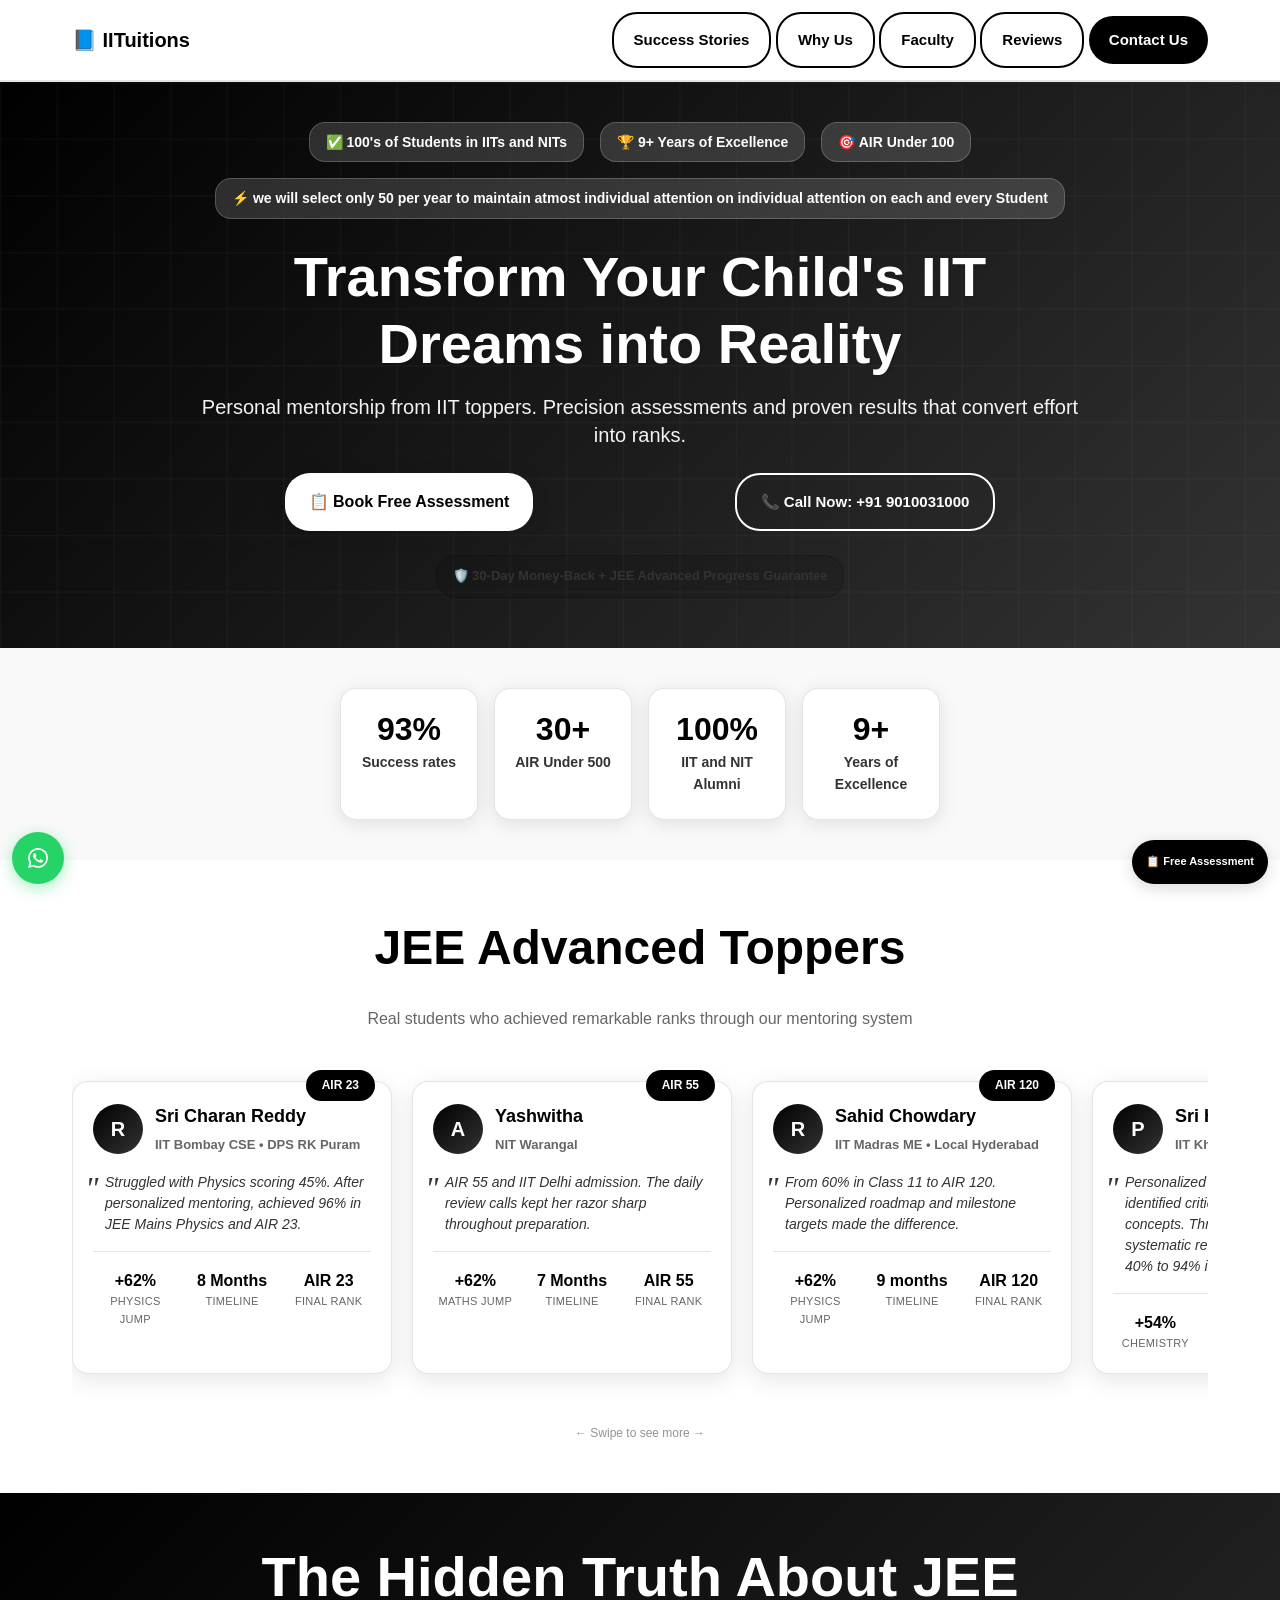
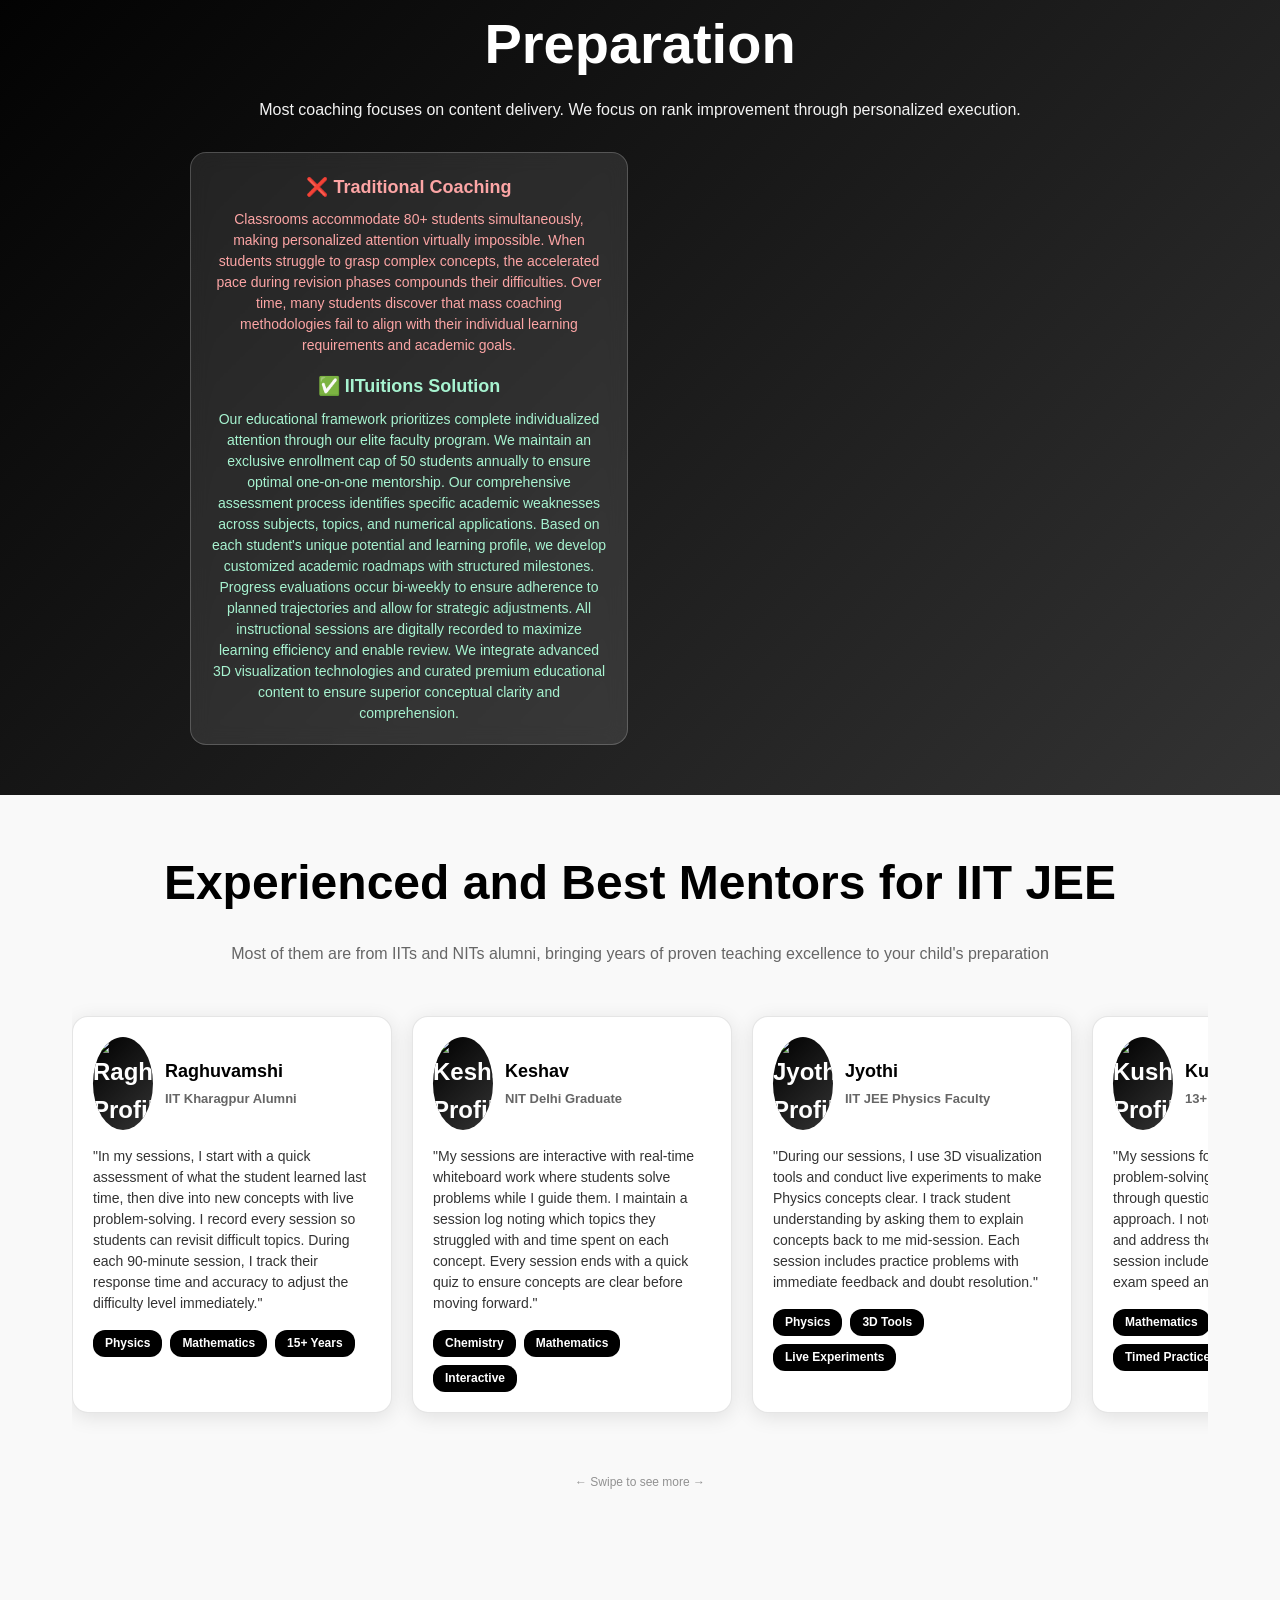
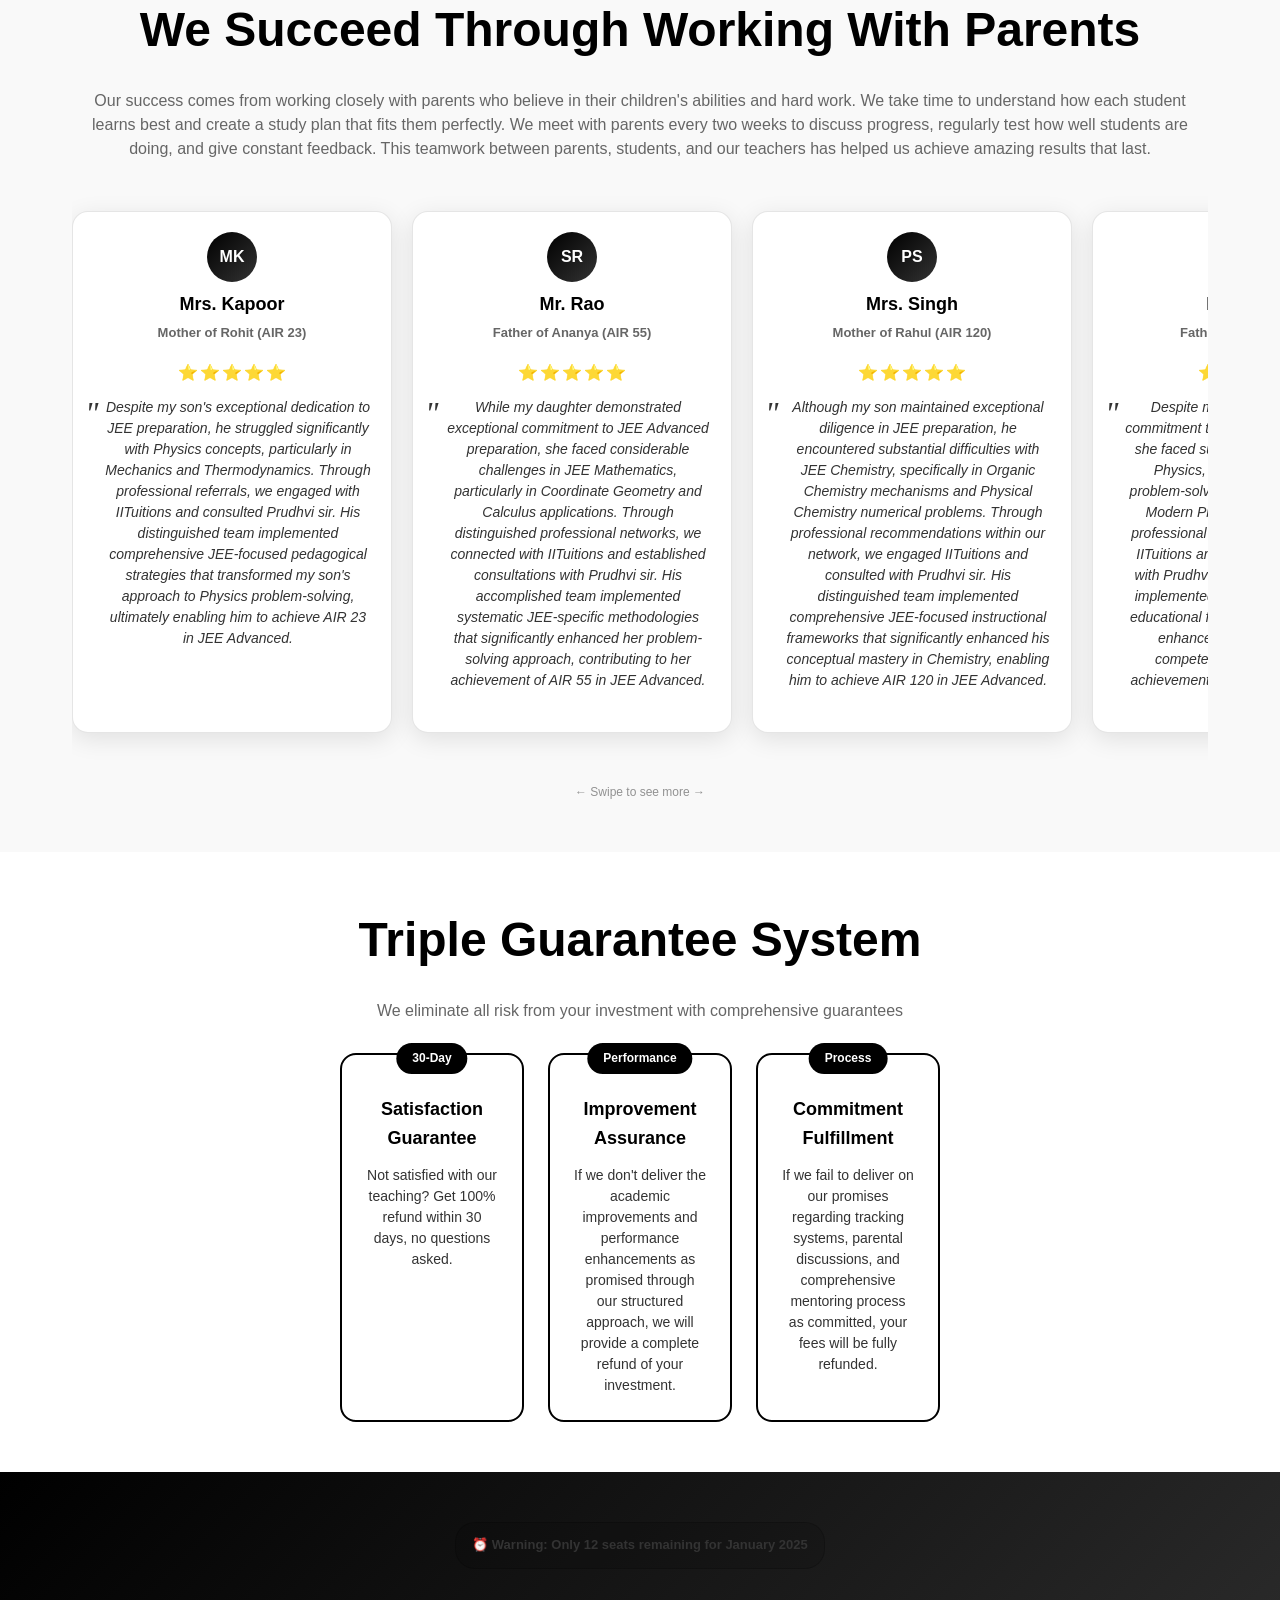
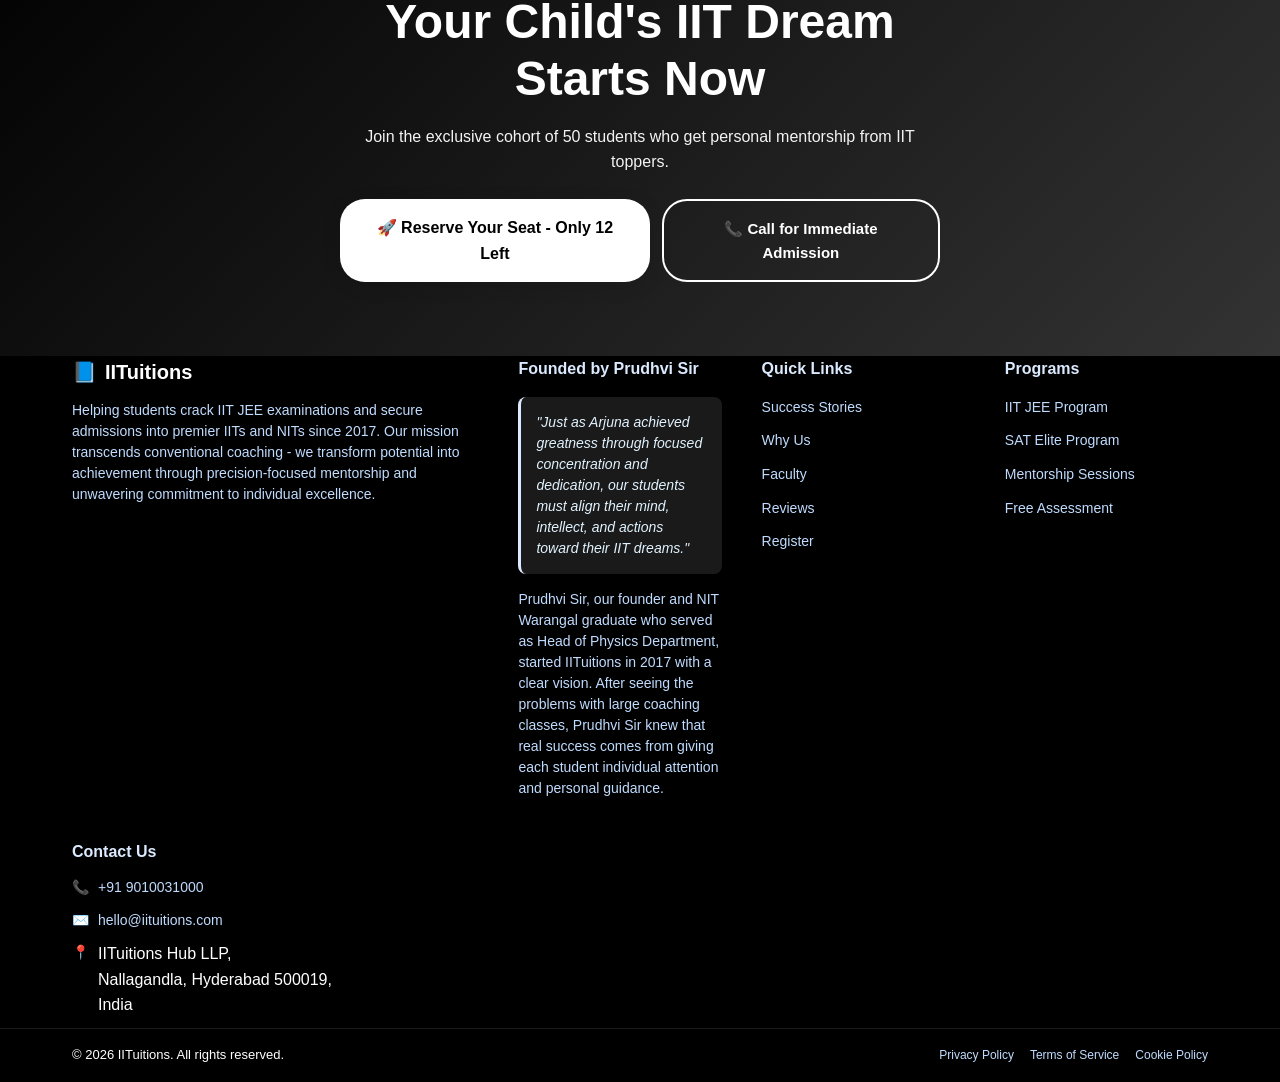
==== iit.html @ 257d43a1 "Update iit.html" ====
<!DOCTYPE html>
<html lang="en">
<head>
  <meta charset="utf-8" />
  <meta name="viewport" content="width=device-width, initial-scale=1, maximum-scale=1, user-scalable=no" />
  <title>Transform Your Child's IIT Dreams into Reality - IITuitions</title>
  <meta name="description" content="Personal mentorship from IIT toppers. 500+ students in IITs. Only 50 students selected annually. Book free assessment now.">
  <style>
    /* Mobile-First CSS Variables */
    :root {
      --primary-color: #000000;
      --primary-dark: #1a1a1a;
      --primary-light: #333333;
      --text-primary: #000000;
      --text-secondary: #333333;
      --text-muted: #666666;
      --bg-primary: #ffffff;
      --bg-secondary: #f9f9f9;
      --bg-accent: linear-gradient(135deg, #000000 0%, #333333 100%);
      --shadow-light: rgba(0, 0, 0, 0.1);
      --shadow-medium: rgba(0, 0, 0, 0.15);
      --success-color: #000000;
      --warning-color: #000000;
      --whatsapp-color: #25D366;
      --negative-color: #ef4444;
      --positive-color: #10b981;
    }

    /* Reset and base styles - Mobile First */
    * {
      margin: 0;
      padding: 0;
      box-sizing: border-box;
    }

    html {
      font-size: 16px;
      -webkit-text-size-adjust: 100%;
      -ms-text-size-adjust: 100%;
      scroll-behavior: smooth;
    }

    body {
      font-family: -apple-system, BlinkMacSystemFont, 'Segoe UI', Roboto, 'Helvetica Neue', Arial, sans-serif;
      line-height: 1.6;
      color: var(--text-primary);
      background: var(--bg-primary);
      overflow-x: hidden;
      -webkit-font-smoothing: antialiased;
      -moz-osx-font-smoothing: grayscale;
      touch-action: manipulation;
    }

    /* Mobile container */
    .container {
      max-width: 1200px;
      margin: 0 auto;
      padding: 0 12px;
      width: 100%;
    }

    /* Mobile header */
    .site-header {
      background: var(--bg-primary);
      box-shadow: 0 2px 10px var(--shadow-light);
      position: sticky;
      top: 0;
      z-index: 100;
      padding: 12px 0;
      width: 100%;
      border-bottom: 2px solid var(--shadow-light);
    }

    .header-row {
      display: flex;
      align-items: center;
      justify-content: space-between;
      min-height: 44px;
      position: relative;
    }

    .logo {
      font-size: 20px;
      font-weight: 700;
      color: var(--primary-color);
      text-decoration: none;
      display: flex;
      align-items: center;
      gap: 8px;
    }

    /* Enhanced mobile hamburger menu */
    .hamburger-menu {
      background: none;
      border: none;
      width: 44px;
      height: 44px;
      cursor: pointer;
      display: flex;
      flex-direction: column;
      justify-content: center;
      align-items: center;
      gap: 4px;
      padding: 8px;
      border-radius: 8px;
      transition: background-color 0.3s ease;
      -webkit-tap-highlight-color: rgba(0, 0, 0, 0.1);
      position: relative;
      z-index: 101;
    }

    .hamburger-menu:active {
      background-color: rgba(0, 0, 0, 0.1);
    }

    .hamburger-menu span {
      width: 24px;
      height: 3px;
      background: var(--text-primary);
      border-radius: 2px;
      transition: all 0.3s cubic-bezier(0.68, -0.55, 0.265, 1.55);
      transform-origin: center;
      display: block;
    }

    .hamburger-menu.active span:nth-child(1) {
      transform: rotate(45deg) translate(6px, 6px);
      background: var(--primary-color);
    }

    .hamburger-menu.active span:nth-child(2) {
      opacity: 0;
      transform: scale(0);
    }

    .hamburger-menu.active span:nth-child(3) {
      transform: rotate(-45deg) translate(6px, -6px);
      background: var(--primary-color);
    }

    /* Mobile menu dropdown */
    .mobile-menu {
      position: absolute;
      top: 100%;
      right: 0;
      width: 280px;
      background: var(--bg-primary);
      border: 1px solid var(--shadow-light);
      border-radius: 16px;
      box-shadow: 0 10px 40px var(--shadow-medium);
      opacity: 0;
      visibility: hidden;
      transform: translateY(-10px);
      transition: all 0.3s cubic-bezier(0.68, -0.55, 0.265, 1.55);
      z-index: 200;
      margin-top: 8px;
      overflow: hidden;
      backdrop-filter: blur(10px);
      -webkit-backdrop-filter: blur(10px);
    }

    .mobile-menu.active {
      opacity: 1;
      visibility: visible;
      transform: translateY(0);
    }

    .mobile-menu a {
      color: var(--text-secondary);
      text-decoration: none;
      font-size: 16px;
      font-weight: 600;
      padding: 16px 20px;
      border-bottom: 1px solid var(--shadow-light);
      transition: all 0.3s ease;
      display: flex;
      align-items: center;
      gap: 12px;
      min-height: 56px;
      -webkit-tap-highlight-color: var(--shadow-light);
    }

    .mobile-menu a:last-child {
      border-bottom: none;
    }

    .mobile-menu a:hover,
    .mobile-menu a:active {
      background: rgba(0, 0, 0, 0.05);
      color: var(--primary-color);
      transform: translateX(4px);
    }

    /* Desktop nav (hidden on mobile) */
    .nav-actions {
      display: none;
    }

    /* Mobile-optimized buttons */
    .btn {
      background: var(--primary-color);
      color: white;
      border: none;
      padding: 14px 20px;
      border-radius: 25px;
      font-weight: 600;
      cursor: pointer;
      text-decoration: none;
      display: inline-flex;
      align-items: center;
      justify-content: center;
      transition: all 0.3s cubic-bezier(0.68, -0.55, 0.265, 1.55);
      font-size: 15px;
      text-align: center;
      min-height: 48px;
      -webkit-tap-highlight-color: var(--shadow-medium);
      touch-action: manipulation;
      user-select: none;
      -webkit-user-select: none;
    }

    .btn:hover,
    .btn:focus {
      background: var(--primary-dark);
      transform: translateY(-1px);
      box-shadow: 0 4px 15px var(--shadow-medium);
    }

    .btn:active {
      transform: translateY(0);
      transition: transform 0.1s ease;
    }

    .btn-outline {
      background: transparent;
      color: var(--primary-color);
      border: 2px solid var(--primary-color);
    }

    .btn-outline:hover,
    .btn-outline:focus {
      background: var(--primary-color);
      color: white;
    }

    /* Hero Section - Mobile Optimized */
    .hero-section {
      background: var(--bg-accent);
      color: white;
      padding: 40px 12px 50px;
      text-align: center;
      position: relative;
      overflow: hidden;
    }

    .hero-section::before {
      content: '';
      position: absolute;
      top: 0;
      left: 0;
      right: 0;
      bottom: 0;
      background: url('data:image/svg+xml,<svg xmlns="http://www.w3.org/2000/svg" viewBox="0 0 100 100"><defs><pattern id="grid" width="10" height="10" patternUnits="userSpaceOnUse"><path d="M 10 0 L 0 0 0 10" fill="none" stroke="rgba(255,255,255,0.1)" stroke-width="0.5"/></pattern></defs><rect width="100" height="100" fill="url(%23grid)" /></svg>') repeat;
      opacity: 0.3;
    }

    .hero-content {
      position: relative;
      z-index: 2;
      max-width: 900px;
      margin: 0 auto;
    }

    .hero-stats {
      display: grid;
      grid-template-columns: repeat(2, 1fr);
      gap: 8px;
      margin-bottom: 24px;
    }

    .stat-badge {
      background: rgba(255, 255, 255, 0.15);
      backdrop-filter: blur(10px);
      padding: 8px 12px;
      border-radius: 16px;
      font-size: 12px;
      font-weight: 600;
      border: 1px solid rgba(255, 255, 255, 0.2);
      text-align: center;
    }

    .hero-title {
      font-size: 26px;
      font-weight: 800;
      line-height: 1.2;
      margin-bottom: 16px;
      text-shadow: 1px 1px 3px rgba(0, 0, 0, 0.2);
    }

    .hero-subtitle {
      font-size: 16px;
      opacity: 0.95;
      margin-bottom: 24px;
      line-height: 1.4;
    }

    .hero-ctas {
      display: flex;
      flex-direction: column;
      gap: 12px;
      margin-bottom: 24px;
    }

    .btn-hero-primary {
      background: white;
      color: var(--primary-color);
      font-weight: 700;
      padding: 16px 24px;
      font-size: 16px;
      box-shadow: 0 4px 20px rgba(0, 0, 0, 0.1);
      width: 100%;
      max-width: 350px;
      margin: 0 auto;
    }

    .btn-hero-secondary {
      background: transparent;
      color: white;
      border: 2px solid white;
      font-weight: 600;
      padding: 14px 24px;
      font-size: 15px;
      width: 100%;
      max-width: 300px;
      margin: 0 auto;
    }

    .hero-guarantee {
      background: rgba(0, 0, 0, 0.1);
      color: #333333;
      padding: 12px 16px;
      border-radius: 20px;
      display: inline-block;
      font-size: 13px;
      font-weight: 600;
      border: 1px solid rgba(0, 0, 0, 0.2);
      max-width: 90%;
      line-height: 1.3;
    }

    /* Trust Indicators */
    .trust-section {
      background: var(--bg-secondary);
      padding: 40px 12px;
      text-align: center;
    }

    .trust-stats {
      display: grid;
      grid-template-columns: repeat(2, 1fr);
      gap: 16px;
      max-width: 600px;
      margin: 0 auto;
    }

    .trust-stat {
      background: white;
      padding: 24px 16px;
      border-radius: 16px;
      box-shadow: 0 4px 20px var(--shadow-light);
      border: 1px solid var(--shadow-light);
      transition: transform 0.3s ease;
    }

    .trust-stat:hover {
      transform: translateY(-2px);
      box-shadow: 0 6px 25px var(--shadow-medium);
    }

    .trust-number {
      font-size: 32px;
      font-weight: 800;
      color: var(--primary-color);
      line-height: 1;
      margin-bottom: 6px;
    }

    .trust-label {
      font-size: 14px;
      color: var(--text-secondary);
      font-weight: 600;
    }

    /* Success Stories - Mobile Optimized */
    .success-section {
      padding: 50px 12px;
      background: var(--bg-primary);
    }

    .section-title {
      font-size: 28px;
      font-weight: 700;
      text-align: center;
      margin-bottom: 20px;
      color: var(--text-primary);
    }

    .section-subtitle {
      text-align: center;
      font-size: 16px;
      color: var(--text-muted);
      margin-bottom: 30px;
      line-height: 1.5;
    }

    .success-grid {
      display: flex;
      gap: 20px;
      overflow-x: auto;
      overflow-y: hidden;
      padding: 20px 0 30px 0;
      scroll-snap-type: x mandatory;
      -webkit-overflow-scrolling: touch;
      scroll-behavior: smooth;
      scrollbar-width: none;
      -ms-overflow-style: none;
      margin-bottom: 20px;
    }

    .success-grid::-webkit-scrollbar {
      display: none;
    }

    .success-card {
      background: white;
      border-radius: 16px;
      padding: 20px;
      box-shadow: 0 6px 25px var(--shadow-light);
      border: 1px solid var(--shadow-light);
      position: relative;
      transition: all 0.3s ease;
      min-width: 280px;
      max-width: 320px;
      scroll-snap-align: start;
      flex-shrink: 0;
    }

    .success-card:hover {
      transform: translateY(-4px);
      box-shadow: 0 8px 30px var(--shadow-medium);
    }

    .success-rank {
      position: absolute;
      top: -12px;
      right: 16px;
      background: var(--primary-color);
      color: white;
      padding: 6px 16px;
      border-radius: 16px;
      font-size: 12px;
      font-weight: 700;
    }

    .student-profile {
      display: flex;
      align-items: center;
      gap: 12px;
      margin-bottom: 16px;
    }

    .student-avatar {
      width: 50px;
      height: 50px;
      border-radius: 50%;
      background: var(--bg-accent);
      display: flex;
      align-items: center;
      justify-content: center;
      font-size: 20px;
      font-weight: 700;
      color: white;
    }

    .student-info h3 {
      font-size: 18px;
      font-weight: 700;
      color: var(--text-primary);
      margin-bottom: 4px;
    }

    .student-college {
      color: var(--text-muted);
      font-size: 13px;
      font-weight: 600;
    }

    .success-quote {
      font-style: italic;
      font-size: 14px;
      line-height: 1.5;
      color: var(--text-secondary);
      margin-bottom: 16px;
      position: relative;
      padding-left: 12px;
    }

    .success-quote::before {
      content: '"';
      font-size: 32px;
      color: var(--primary-light);
      position: absolute;
      top: -8px;
      left: -8px;
      font-family: serif;
    }

    .improvement-stats {
      display: flex;
      gap: 12px;
      justify-content: space-between;
      margin-top: 16px;
      padding-top: 16px;
      border-top: 1px solid var(--shadow-light);
    }

    .improvement-stat {
      text-align: center;
      flex: 1;
    }

    .improvement-number {
      font-size: 16px;
      font-weight: 700;
      color: var(--primary-color);
    }

    .improvement-label {
      font-size: 11px;
      color: var(--text-muted);
      text-transform: uppercase;
      letter-spacing: 0.3px;
    }

    /* Why Choose Us - Mobile Optimized */
    .why-section {
      background: var(--bg-accent);
      color: white;
      padding: 50px 12px;
      position: relative;
    }

    .why-content {
      max-width: 900px;
      margin: 0 auto;
      text-align: center;
    }

    .why-title {
      font-size: 28px;
      font-weight: 800;
      margin-bottom: 20px;
      line-height: 1.2;
    }

    .why-subtitle {
      font-size: 16px;
      margin-bottom: 30px;
      opacity: 0.95;
      line-height: 1.5;
    }

    .problems-solutions {
      display: grid;
      grid-template-columns: 1fr;
      gap: 24px;
      margin-top: 30px;
    }

    .problem-solution-card {
      background: rgba(255, 255, 255, 0.1);
      backdrop-filter: blur(10px);
      border-radius: 16px;
      padding: 20px;
      border: 1px solid rgba(255, 255, 255, 0.2);
    }

    .problem {
      color: #fca5a5;
      margin-bottom: 16px;
    }

    .solution {
      color: #a7f3d0;
    }

    .problem h4, .solution h4 {
      font-size: 18px;
      font-weight: 700;
      margin-bottom: 8px;
    }

    .problem p, .solution p {
      font-size: 14px;
      line-height: 1.5;
    }

    /* Faculty Section - Mobile Optimized */
    .faculty-section {
      padding: 50px 12px;
      background: var(--bg-secondary);
    }

    .faculty-intro {
      text-align: center;
      margin: 0 auto 30px;
    }

    .faculty-grid {
      display: flex;
      gap: 20px;
      overflow-x: auto;
      overflow-y: hidden;
      padding: 20px 0 30px 0;
      scroll-snap-type: x mandatory;
      -webkit-overflow-scrolling: touch;
      scroll-behavior: smooth;
      scrollbar-width: none;
      -ms-overflow-style: none;
      margin-bottom: 30px;
    }

    .faculty-grid::-webkit-scrollbar {
      display: none;
    }

    .faculty-card {
      background: white;
      padding: 20px;
      border-radius: 16px;
      box-shadow: 0 4px 20px var(--shadow-light);
      border: 1px solid var(--shadow-light);
      transition: transform 0.3s ease;
      min-width: 280px;
      max-width: 320px;
      scroll-snap-align: start;
      flex-shrink: 0;
    }

    .faculty-card:hover {
      transform: translateY(-2px);
      box-shadow: 0 6px 25px var(--shadow-medium);
    }

    .faculty-header {
      display: flex;
      align-items: center;
      gap: 12px;
      margin-bottom: 16px;
    }

    .faculty-avatar-img {
      width: 60px;
      height: 60px;
      border-radius: 50%;
      background: var(--bg-accent);
      display: flex;
      align-items: center;
      justify-content: center;
      font-size: 24px;
      font-weight: 700;
      color: white;
    }

    .faculty-info h3 {
      font-size: 18px;
      font-weight: 700;
      color: var(--text-primary);
      margin-bottom: 4px;
    }

    .faculty-qualification {
      color: var(--text-muted);
      font-size: 13px;
      font-weight: 600;
    }

    .faculty-description {
      color: var(--text-secondary);
      line-height: 1.5;
      font-size: 14px;
      margin-bottom: 16px;
    }

    .specialization-tags {
      display: flex;
      gap: 8px;
      flex-wrap: wrap;
    }

    .tag {
      background: var(--primary-color);
      color: white;
      padding: 4px 12px;
      border-radius: 12px;
      font-size: 12px;
      font-weight: 600;
    }

    /* Parent Reviews Section - Mobile */
    .reviews-section {
      padding: 50px 12px;
      background: var(--bg-secondary);
    }

    .reviews-grid {
      display: flex;
      gap: 20px;
      overflow-x: auto;
      overflow-y: hidden;
      padding: 20px 0 30px 0;
      scroll-snap-type: x mandatory;
      -webkit-overflow-scrolling: touch;
      scroll-behavior: smooth;
      scrollbar-width: none;
      -ms-overflow-style: none;
      margin-bottom: 20px;
    }

    .reviews-grid::-webkit-scrollbar {
      display: none;
    }

    .review-card {
      background: white;
      border-radius: 16px;
      padding: 20px;
      box-shadow: 0 6px 25px var(--shadow-light);
      border: 1px solid var(--shadow-light);
      position: relative;
      transition: all 0.3s ease;
      min-width: 280px;
      max-width: 320px;
      scroll-snap-align: start;
      flex-shrink: 0;
      text-align: center;
    }

    .review-card:hover {
      transform: translateY(-4px);
      box-shadow: 0 8px 30px var(--shadow-medium);
    }

    .reviewer-profile {
      display: flex;
      flex-direction: column;
      align-items: center;
      margin-bottom: 16px;
    }

    .reviewer-avatar {
      width: 50px;
      height: 50px;
      border-radius: 50%;
      background: var(--bg-accent);
      display: flex;
      align-items: center;
      justify-content: center;
      font-size: 16px;
      font-weight: 700;
      color: white;
      margin-bottom: 8px;
    }

    .reviewer-name {
      font-size: 18px;
      font-weight: 700;
      color: var(--text-primary);
      margin-bottom: 4px;
    }

    .reviewer-relation {
      color: var(--text-muted);
      font-size: 13px;
      font-weight: 600;
    }

    .review-stars {
      display: flex;
      justify-content: center;
      gap: 2px;
      margin-bottom: 12px;
    }

    .star {
      color: #000000;
      font-size: 16px;
    }

    .review-quote {
      font-style: italic;
      font-size: 14px;
      line-height: 1.5;
      color: var(--text-secondary);
      position: relative;
      padding-left: 12px;
    }

    .review-quote::before {
      content: '"';
      font-size: 32px;
      color: var(--primary-light);
      position: absolute;
      top: -8px;
      left: -8px;
      font-family: serif;
    }

    /* Guarantees Section - Mobile */
    .guarantees-section {
      background: var(--bg-primary);
      padding: 50px 12px;
    }

    .guarantees-grid {
      display: grid;
      grid-template-columns: 1fr;
      gap: 24px;
      max-width: 600px;
      margin: 0 auto;
    }

    .guarantee-card {
      background: white;
      border: 2px solid var(--primary-color);
      border-radius: 16px;
      padding: 24px;
      text-align: center;
      position: relative;
    }

    .guarantee-badge {
      position: absolute;
      top: -12px;
      left: 50%;
      transform: translateX(-50%);
      background: var(--primary-color);
      color: white;
      padding: 6px 16px;
      border-radius: 16px;
      font-size: 12px;
      font-weight: 700;
    }

    .guarantee-title {
      font-size: 18px;
      font-weight: 700;
      color: var(--text-primary);
      margin: 16px 0 12px;
    }

    .guarantee-desc {
      color: var(--text-secondary);
      line-height: 1.5;
      font-size: 14px;
    }

    /* Comparison Section - Traditional vs IITuitions */
    .comparison-section {
      padding: 50px 12px;
      background: var(--bg-secondary);
    }

    .comparison-container {
      max-width: 1000px;
      margin: 0 auto;
    }

    .vs-header {
      text-align: center;
      margin-bottom: 40px;
    }

    .comparison-table {
      display: grid;
      grid-template-columns: 1fr;
      gap: 30px;
    }

    .comparison-card {
      border-radius: 16px;
      overflow: hidden;
      box-shadow: 0 8px 30px var(--shadow-medium);
      background: white;
    }

    .comparison-header {
      padding: 20px;
      text-align: center;
      position: relative;
    }

    .traditional-card .comparison-header {
      background: linear-gradient(135deg, #6b7280 0%, #4b5563 100%);
      color: white;
    }

    .iituitions-card .comparison-header {
      background: linear-gradient(135deg, #000000 0%, #1a1a1a 100%);
      color: white;
    }

    .comparison-header h3 {
      font-size: 20px;
      font-weight: 700;
      margin: 0;
    }

    .urgency-badge {
      position: absolute;
      top: -8px;
      right: 20px;
      background: var(--negative-color);
      color: white;
      padding: 4px 12px;
      border-radius: 12px;
      font-size: 11px;
      font-weight: 700;
      animation: pulse 2s infinite;
    }

    .comparison-points {
      padding: 0;
    }

    .comparison-point {
      display: flex;
      align-items: flex-start;
      gap: 12px;
      padding: 16px 20px;
      border-bottom: 1px solid var(--shadow-light);
    }

    .comparison-point:last-child {
      border-bottom: none;
    }

    .point-icon {
      width: 24px;
      height: 24px;
      border-radius: 50%;
      display: flex;
      align-items: center;
      justify-content: center;
      font-size: 14px;
      font-weight: bold;
      flex-shrink: 0;
      margin-top: 2px;
    }

    .negative .point-icon {
      background: var(--negative-color);
      color: white;
    }

    .positive .point-icon {
      background: var(--positive-color);
      color: white;
    }

    .comparison-point p {
      margin: 0;
      font-size: 14px;
      line-height: 1.5;
      color: var(--text-secondary);
    }

    /* CTA Section - Mobile */
    .cta-section {
      background: var(--bg-accent);
      color: white;
      padding: 50px 12px;
      text-align: center;
    }

    .cta-content {
      max-width: 600px;
      margin: 0 auto;
    }

    .cta-title {
      font-size: 28px;
      font-weight: 800;
      margin-bottom: 16px;
      line-height: 1.2;
    }

    .cta-subtitle {
      font-size: 16px;
      margin-bottom: 24px;
      opacity: 0.95;
    }

    .urgency-text {
      background: rgba(0, 0, 0, 0.1);
      color: #333333;
      padding: 12px 16px;
      border-radius: 20px;
      display: inline-block;
      font-size: 13px;
      font-weight: 600;
      margin-bottom: 24px;
      border: 1px solid rgba(0, 0, 0, 0.2);
    }

    /* Footer - Mobile Optimized */
    .footer-pro {
      background: var(--text-primary);
      color: white;
      margin-top: 0;
    }

    .footer-top {
      padding: 30px 12px;
      display: grid;
      grid-template-columns: 1fr;
      gap: 24px;
    }

    .brand-head {
      display: flex;
      align-items: center;
      gap: 8px;
      margin-bottom: 12px;
    }

    .brand-logo {
      font-size: 20px;
    }

    .brand-name {
      font-size: 20px;
      font-weight: 700;
      color: white;
    }

    .brand-copy {
      color: #bfdbfe;
      margin-bottom: 16px;
      line-height: 1.5;
      font-size: 14px;
    }

    .founder-title {
      font-size: 16px;
      font-weight: 600;
      margin-bottom: 12px;
      color: #dbeafe;
    }

    .founder-text {
      color: #bfdbfe;
      line-height: 1.5;
      font-size: 14px;
    }
    
    .founder-quote {
  background: rgba(255, 255, 255, 0.1);
  border-left: 3px solid #dbeafe;
  padding: 15px;
  margin: 15px 0;
  border-radius: 8px;
  color: #e0f2fe;
  font-style: italic;
  font-size: 14px;
  line-height: 1.5;
}

    .foot-title {
      font-size: 16px;
      font-weight: 600;
      margin-bottom: 12px;
      color: #dbeafe;
    }

    .foot-links {
      list-style: none;
    }

    .foot-links li {
      margin-bottom: 8px;
    }

    .foot-links a, .foot-contacts a {
      color: #bfdbfe;
      text-decoration: none;
      transition: color 0.3s ease;
      font-size: 14px;
    }

    .foot-links a:hover, .foot-contacts a:hover {
      color: white;
    }

    .foot-contacts {
      list-style: none;
    }

    .foot-contacts li {
      display: flex;
      align-items: flex-start;
      gap: 8px;
      margin-bottom: 10px;
    }

    .ico {
      font-size: 14px;
      min-width: 18px;
    }

    .footer-bar {
      background: rgba(0, 0, 0, 0.2);
      padding: 16px 12px;
      text-align: center;
      border-top: 1px solid rgba(255, 255, 255, 0.1);
    }

    .bar-grid {
      display: flex;
      flex-direction: column;
      gap: 12px;
      align-items: center;
      font-size: 13px;
    }

    .bar-links {
      display: flex;
      gap: 16px;
      flex-wrap: wrap;
      justify-content: center;
    }

    .bar-links a {
      color: #bfdbfe;
      text-decoration: none;
      font-size: 12px;
    }

    /* Floating limited seats banner */
    .limited-seats-float {
      position: fixed;
      top: 70px;
      left: 50%;
      transform: translateX(-50%);
      background: linear-gradient(135deg, #ef4444 0%, #dc2626 100%);
      color: white;
      padding: 4px 12px;
      border-radius: 12px;
      font-size: 11px;
      font-weight: 700;
      text-align: center;
      box-shadow: 0 2px 8px rgba(239, 68, 68, 0.4);
      z-index: 99;
      animation: pulse 2s infinite;
      text-decoration: none;
      min-width: 180px;
      border: 1px solid rgba(255, 255, 255, 0.3);
      height: 24px;
      display: flex;
      align-items: center;
      justify-content: center;
    }

    .limited-seats-float:hover {
      background: linear-gradient(135deg, #dc2626 0%, #b91c1c 100%);
      transform: translateX(-50%) scale(1.05);
    }

    @keyframes pulse {
      0% {
        box-shadow: 0 4px 16px rgba(239, 68, 68, 0.4);
      }
      50% {
        box-shadow: 0 6px 20px rgba(239, 68, 68, 0.7);
      }
      100% {
        box-shadow: 0 4px 16px rgba(239, 68, 68, 0.4);
      }
    }

    /* Floating action buttons - Mobile Optimized */
    .wa-float {
      position: fixed;
      bottom: 16px;
      left: 12px;
      width: 52px;
      height: 52px;
      background: var(--whatsapp-color);
      color: white;
      border-radius: 50%;
      display: flex;
      align-items: center;
      justify-content: center;
      font-size: 20px;
      text-decoration: none;
      box-shadow: 0 4px 16px rgba(37, 211, 102, 0.4);
      z-index: 50;
      transition: all 0.3s ease;
    }

    .wa-float:hover {
      transform: scale(1.05);
      box-shadow: 0 6px 20px rgba(37, 211, 102, 0.6);
      background: #20BA5A;
    }

    .cta-float-right {
      position: fixed;
      bottom: 16px;
      right: 12px;
      background: var(--primary-color);
      color: white;
      padding: 10px 14px;
      border-radius: 24px;
      text-decoration: none;
      font-weight: 600;
      font-size: 11px;
      box-shadow: 0 4px 16px var(--shadow-medium);
      z-index: 50;
      transition: all 0.3s ease;
      max-width: 160px;
      text-align: center;
      line-height: 1.2;
      min-height: 44px;
      display: flex;
      align-items: center;
      justify-content: center;
    }

    .cta-float-right:hover {
      background: var(--primary-dark);
      transform: translateY(-1px);
      box-shadow: 0 6px 20px var(--shadow-medium);
    }

    /* Utility classes for mobile */
    .mobile-only {
      display: block;
    }

    .desktop-only {
      display: none;
    }

    /* Safe area for notched devices */
    @supports (padding: max(0px)) {
      .wa-float {
        bottom: max(16px, env(safe-area-inset-bottom));
        left: max(12px, env(safe-area-inset-left));
      }
      
      .cta-float-right {
        bottom: max(16px, env(safe-area-inset-bottom));
        right: max(12px, env(safe-area-inset-right));
      }
      
      .site-header {
        padding-top: max(12px, env(safe-area-inset-top));
      }
    }

    /* Additional mobile optimizations */
    @media (max-width: 400px) {
      .container {
        padding: 0 8px;
      }
      
      .hero-section {
        padding: 30px 8px 40px;
      }
      
      .hero-title {
        font-size: 22px;
      }
      
      .hero-stats {
        grid-template-columns: 1fr;
        gap: 6px;
      }
      
      .trust-stats {
        grid-template-columns: 1fr;
        gap: 12px;
      }
      
      .success-card, .faculty-card, .review-card {
        min-width: 260px;
        padding: 16px;
      }
      
      .section-title {
        font-size: 24px;
      }
      
      .why-title, .cta-title {
        font-size: 24px;
      }
      
      .mobile-menu {
        width: 260px;
      }
      
      .btn-hero-primary, .btn-hero-secondary {
        font-size: 14px;
        padding: 14px 20px;
      }
    }

    /* Desktop and tablet styles */
    @media (min-width: 768px) {
      .container {
        padding: 0 24px;
      }

      .header-row {
        justify-content: space-between;
      }

      .hamburger-menu {
        display: none !important;
      }

      .nav-actions {
        display: flex;
        align-items: center;
        gap: 16px;
      }

      .mobile-menu {
        display: none;
      }

      .hero-title {
        font-size: 48px;
      }

      .hero-subtitle {
        font-size: 20px;
      }

      .hero-stats {
        display: flex;
        justify-content: center;
        gap: 16px;
        flex-wrap: wrap;
      }

      .stat-badge {
        font-size: 14px;
        padding: 8px 16px;
      }

      .section-title {
        font-size: 42px;
      }

      .why-title {
        font-size: 48px;
      }

      .cta-title {
        font-size: 42px;
      }

      .problems-solutions {
        grid-template-columns: repeat(2, 1fr);
      }

      .trust-stats {
        grid-template-columns: repeat(4, 1fr);
      }

      .footer-top {
        grid-template-columns: 2fr 1fr 1fr 1fr;
        gap: 40px;
      }

      .bar-grid {
        flex-direction: row;
        justify-content: space-between;
      }

      .guarantees-grid {
        grid-template-columns: repeat(3, 1fr);
      }

      .hero-ctas {
        flex-direction: row;
        justify-content: center;
      }

      .btn-hero-primary, .btn-hero-secondary {
        width: auto;
        max-width: none;
      }

      .mobile-only {
        display: none;
      }

      .desktop-only {
        display: block;
      }

      /* Desktop Layout for Comparison */
      .comparison-table {
        grid-template-columns: 1fr 1fr;
        gap: 30px;
      }
    }

    @media (min-width: 1024px) {
      .container {
        padding: 0 32px;
      }

      .hero-title {
        font-size: 56px;
      }

      .section-title {
        font-size: 48px;
      }

      .why-title {
        font-size: 56px;
      }

      .cta-title {
        font-size: 48px;
      }

      .comparison-table {
        gap: 50px;
      }
    }

    /* Additional fixes for mobile optimizations */
    
    /* Reduce motion for users who prefer it */
    @media (prefers-reduced-motion: reduce) {
      *, *::before, *::after {
        animation-duration: 0.01ms !important;
        animation-iteration-count: 1 !important;
        transition-duration: 0.01ms !important;
        scroll-behavior: auto !important;
      }
    }
    
    /* High contrast mode support */
    @media (prefers-contrast: high) {
      :root {
        --shadow-light: rgba(0, 0, 0, 0.3);
        --shadow-medium: rgba(0, 0, 0, 0.5);
      }
      
      .success-card, .faculty-card, .review-card, .guarantee-card, .comparison-card {
        border-width: 2px;
      }
    }
    
    /* Dark mode preference (basic support) */
    @media (prefers-color-scheme: dark) {
      .mobile-menu {
        background: #1a1a1a;
        border-color: #333;
      }
      
      .mobile-menu a {
        color: #e5e5e5;
      }
      
      .mobile-menu a:hover {
        background: rgba(255, 255, 255, 0.1);
      }
    }
    
    /* Focus styles for accessibility */
    .btn:focus,
    .hamburger-menu:focus,
    .mobile-menu a:focus {
      outline: 2px solid var(--primary-color);
      outline-offset: 2px;
    }
    
    /* Loading optimization */
    img {
      loading: lazy;
      decoding: async;
    }
    
    /* Better text rendering on mobile */
    body {
      text-rendering: optimizeLegibility;
      -webkit-font-smoothing: antialiased;
      -moz-osx-font-smoothing: grayscale;
    }
    
    /* Prevent horizontal scrolling issues */
    html, body {
      overflow-x: hidden;
    }
    
    /* Improve tap targets for accessibility */
    @media (max-width: 767px) {
      a, button, input, textarea, select {
        min-height: 44px;
        min-width: 44px;
      }
    }
    
    /* Custom scrollbar for mobile webkit browsers */
    .success-grid::-webkit-scrollbar,
    .faculty-grid::-webkit-scrollbar,
    .reviews-grid::-webkit-scrollbar {
      height: 4px;
      background: transparent;
    }
    
    .success-grid::-webkit-scrollbar-thumb,
    .faculty-grid::-webkit-scrollbar-thumb,
    .reviews-grid::-webkit-scrollbar-thumb {
      background: var(--primary-color);
      border-radius: 2px;
    }
  </style>
</head>
<body>

  <!-- Mobile-First Header -->
  <header class="site-header">
    <div class="container header-row">
      <a href="#" class="logo">📘 IITuitions</a>
      
      <div style="position: relative;">
        <button class="hamburger-menu" id="hamburgerBtn">
          <span></span>
          <span></span>
          <span></span>
        </button>

        <nav class="mobile-menu" id="mobileMenu">
          <a href="#success-stories">🏠 Home</a>
          <a href="#why-section">🎓 IIT</a>
          <a href="#faculty">📚 SAT</a>
          <a href="#reviews">🏛️ Tuitions</a>
        </nav>
      </div>
      
      <nav class="nav-actions desktop-only">
        <a class="btn btn-outline" href="#success-stories">Success Stories</a>
        <a class="btn btn-outline" href="#why-section">Why Us</a>
        <a class="btn btn-outline" href="#faculty">Faculty</a>
        <a class="btn btn-outline" href="#reviews">Reviews</a>
        <button class="btn" onclick="document.getElementById('bookCTA').click()">Contact Us</button>
      </nav>
    </div>
  </header>

  <!-- Mobile-Optimized Hero Section -->
  <section class="hero-section">
    <div class="hero-content">
      <!-- Achievement Badges -->
      <div class="hero-stats">
        <div class="stat-badge">✅ 100's of Students in IITs and NITs</div>
        <div class="stat-badge">🏆 9+ Years of Excellence</div>
        <div class="stat-badge">🎯 AIR Under 100</div>
        <div class="stat-badge">⚡ we will select only 50 per year to maintain atmost individual attention on individual attention on each and every Student</div>
      </div>

      <!-- Mobile-Optimized Headlines -->
      <h1 class="hero-title">Transform Your Child's IIT Dreams into Reality</h1>
      
      <p class="hero-subtitle">Personal mentorship from IIT toppers. Precision assessments and proven results that convert effort into ranks.</p>

      <!-- Mobile CTAs -->
      <div class="hero-ctas">
        <a href="#" class="btn btn-hero-primary" onclick="document.getElementById('bookCTA').click()">
          📋 Book Free Assessment
        </a>
        <a href="tel:+919010031000" class="btn btn-hero-secondary">
          📞 Call Now: +91 9010031000
        </a>
      </div>

      <!-- Guarantee -->
      <div class="hero-guarantee">
        🛡️ 30-Day Money-Back + JEE Advanced Progress Guarantee
      </div>
    </div>
  </section>

  <!-- Mobile Trust Indicators -->
  <section class="trust-section">
    <div class="container">
      <div class="trust-stats">
        <div class="trust-stat">
          <div class="trust-number">93%</div>
          <div class="trust-label">Success rates</div>
        </div>
        <div class="trust-stat">
          <div class="trust-number">30+</div>
          <div class="trust-label">AIR Under 500</div>
        </div>
        <div class="trust-stat">
          <div class="trust-number">100%</div>
          <div class="trust-label">IIT and NIT Alumni</div>
        </div>
        <div class="trust-stat">
          <div class="trust-number">9+</div>
          <div class="trust-label">Years of Excellence</div>
        </div>
      </div>
    </div>
  </section>

  <!-- Mobile Success Stories -->
  <section class="success-section" id="success-stories">
    <div class="container">
      <h2 class="section-title">JEE Advanced Toppers</h2>
      <p class="section-subtitle">Real students who achieved remarkable ranks through our mentoring system</p>
      
      <div class="success-grid">
        <div class="success-card">
          <div class="success-rank">AIR 23</div>
          <div class="student-profile">
            <div class="student-avatar">R</div>
            <div class="student-info">
              <h3>Sri Charan Reddy</h3>
              <p class="student-college">IIT Bombay CSE • DPS RK Puram</p>
            </div>
          </div>
          <blockquote class="success-quote">
            Struggled with Physics scoring 45%. After personalized mentoring, achieved 96% in JEE Mains Physics and AIR 23.
          </blockquote>
          <div class="improvement-stats">
            <div class="improvement-stat">
              <div class="improvement-number">+62%</div>
              <div class="improvement-label">Physics Jump</div>
            </div>
            <div class="improvement-stat">
              <div class="improvement-number">8 Months</div>
              <div class="improvement-label">Timeline</div>
            </div>
            <div class="improvement-stat">
              <div class="improvement-number">AIR 23</div>
              <div class="improvement-label">Final Rank</div>
            </div>
          </div>
        </div>

        <div class="success-card">
          <div class="success-rank">AIR 55</div>
          <div class="student-profile">
            <div class="student-avatar">A</div>
            <div class="student-info">
              <h3>Yashwitha</h3>
              <p class="student-college">NIT Warangal</p>
            </div>
          </div>
          <blockquote class="success-quote">
            AIR 55 and IIT Delhi admission. The daily review calls kept her razor sharp throughout preparation.
          </blockquote>
          <div class="improvement-stats">
            <div class="improvement-stat">
              <div class="improvement-number">+62%</div>
              <div class="improvement-label">Maths Jump</div>
            </div>
            <div class="improvement-stat">
              <div class="improvement-number">7 Months</div>
              <div class="improvement-label">Timeline</div>
            </div>
            <div class="improvement-stat">
              <div class="improvement-number">AIR 55</div>
              <div class="improvement-label">Final Rank</div>
            </div>
          </div>
        </div>

        <div class="success-card">
          <div class="success-rank">AIR 120</div>
          <div class="student-profile">
            <div class="student-avatar">R</div>
            <div class="student-info">
              <h3>Sahid Chowdary</h3>
              <p class="student-college">IIT Madras ME • Local Hyderabad</p>
            </div>
          </div>
          <blockquote class="success-quote">
            From 60% in Class 11 to AIR 120. Personalized roadmap and milestone targets made the difference.
          </blockquote>
          <div class="improvement-stats">
            <div class="improvement-stat">
              <div class="improvement-number">+62%</div>
              <div class="improvement-label">Physics Jump</div>
            </div>
            <div class="improvement-stat">
              <div class="improvement-number">9 months</div>
              <div class="improvement-label">Timeline</div>
            </div>
            <div class="improvement-stat">
              <div class="improvement-number">AIR 120</div>
              <div class="improvement-label">Final Rank</div>
            </div>
          </div>
        </div>

        <div class="success-card">
          <div class="success-rank">AIR 67</div>
          <div class="student-profile">
            <div class="student-avatar">P</div>
            <div class="student-info">
              <h3>Sri Harsha</h3>
              <p class="student-college">IIT Kharagpur CSE • Narayana</p>
            </div>
          </div>
          <blockquote class="success-quote">
            Personalized diagnostic assessments identified critical gaps in organic chemistry concepts. Through targeted mentoring and systematic revision plans, improved from 40% to 94% in just 3 months.
          </blockquote>
          <div class="improvement-stats">
            <div class="improvement-stat">
              <div class="improvement-number">+54%</div>
              <div class="improvement-label">Chemistry</div>
            </div>
            <div class="improvement-stat">
              <div class="improvement-number">3 Months</div>
              <div class="improvement-label">Timeline</div>
            </div>
            <div class="improvement-stat">
              <div class="improvement-number">AIR 67</div>
              <div class="improvement-label">Final Rank</div>
            </div>
          </div>
        </div>
      </div>
    </div>
  </section>

  <!-- Mobile Why Choose Us -->
  <section class="why-section" id="why-section">
    <div class="why-content">
      <h2 class="why-title">The Hidden Truth About JEE Preparation</h2>
      <p class="why-subtitle">Most coaching focuses on content delivery. We focus on rank improvement through personalized execution.</p>
      
      <div class="problems-solutions">
        <div class="problem-solution-card">
          <div class="problem">
            <h4>❌ Traditional Coaching</h4>
            <p>Classrooms accommodate 80+ students simultaneously, making personalized attention virtually impossible. When students struggle to grasp complex concepts, the accelerated pace during revision phases compounds their difficulties. Over time, many students discover that mass coaching methodologies fail to align with their individual learning requirements and academic goals.</p>
          </div>
          <div class="solution">
            <h4>✅ IITuitions Solution</h4>
            <p>Our educational framework prioritizes complete individualized attention through our elite faculty program. We maintain an exclusive enrollment cap of 50 students annually to ensure optimal one-on-one mentorship. Our comprehensive assessment process identifies specific academic weaknesses across subjects, topics, and numerical applications. Based on each student's unique potential and learning profile, we develop customized academic roadmaps with structured milestones. Progress evaluations occur bi-weekly to ensure adherence to planned trajectories and allow for strategic adjustments. All instructional sessions are digitally recorded to maximize learning efficiency and enable review. We integrate advanced 3D visualization technologies and curated premium educational content to ensure superior conceptual clarity and comprehension.</p>
          </div>
        </div>
      </div>
    </div>
  </section>

  <!-- Mobile Faculty Section -->
  <section class="faculty-section" id="faculty">
    <div class="container">
      <h2 class="section-title">Experienced and Best Mentors for IIT JEE</h2>
      <div class="faculty-intro">
        <p class="section-subtitle">Most of them are from IITs and NITs alumni, bringing years of proven teaching excellence to your child's preparation</p>
      </div>
      
      <!-- Faculty Grid -->
      <div class="faculty-grid">
        <!-- Raghuvamshi Card -->
        <div class="faculty-card">
          <div class="faculty-header">
            <img src="https://via.placeholder.com/80x80/000000/FFFFFF?text=R" alt="Raghuvamshi Profile" class="faculty-avatar-img">
            <div class="faculty-info">
              <h3>Raghuvamshi</h3>
              <p class="faculty-qualification">IIT Kharagpur Alumni</p>
            </div>
          </div>
          <p class="faculty-description">
            "In my sessions, I start with a quick assessment of what the student learned last time, then dive into new concepts with live problem-solving. I record every session so students can revisit difficult topics. During each 90-minute session, I track their response time and accuracy to adjust the difficulty level immediately."
          </p>
          <div class="specialization-tags">
            <span class="tag">Physics</span>
            <span class="tag">Mathematics</span>
            <span class="tag">15+ Years</span>
          </div>
        </div>

        <!-- Keshav Card -->
        <div class="faculty-card">
          <div class="faculty-header">
            <img src="https://via.placeholder.com/80x80/000000/FFFFFF?text=K" alt="Keshav Profile" class="faculty-avatar-img">
            <div class="faculty-info">
              <h3>Keshav</h3>
              <p class="faculty-qualification">NIT Delhi Graduate</p>
            </div>
          </div>
          <p class="faculty-description">
            "My sessions are interactive with real-time whiteboard work where students solve problems while I guide them. I maintain a session log noting which topics they struggled with and time spent on each concept. Every session ends with a quick quiz to ensure concepts are clear before moving forward."
          </p>
          <div class="specialization-tags">
            <span class="tag">Chemistry</span>
            <span class="tag">Mathematics</span>
            <span class="tag">Interactive</span>
          </div>
        </div>

        <!-- Jyothi Card -->
        <div class="faculty-card">
          <div class="faculty-header">
            <img src="https://via.placeholder.com/80x80/000000/FFFFFF?text=J" alt="Jyothi Profile" class="faculty-avatar-img">
            <div class="faculty-info">
              <h3>Jyothi</h3>
              <p class="faculty-qualification">IIT JEE Physics Faculty</p>
            </div>
          </div>
          <p class="faculty-description">
            "During our sessions, I use 3D visualization tools and conduct live experiments to make Physics concepts clear. I track student understanding by asking them to explain concepts back to me mid-session. Each session includes practice problems with immediate feedback and doubt resolution."
          </p>
          <div class="specialization-tags">
            <span class="tag">Physics</span>
            <span class="tag">3D Tools</span>
            <span class="tag">Live Experiments</span>
          </div>
        </div>

        <!-- Kushi Card -->
        <div class="faculty-card">
          <div class="faculty-header">
            <img src="https://via.placeholder.com/80x80/000000/FFFFFF?text=K" alt="Kushi Profile" class="faculty-avatar-img">
            <div class="faculty-info">
              <h3>Kushi</h3>
              <p class="faculty-qualification">13+ Years IIT JEE Faculty</p>
            </div>
          </div>
          <p class="faculty-description">
            "My sessions focus on step-by-step problem-solving where students work through questions while I observe their approach. I note their mistakes in real-time and address them immediately. Each session includes timed practice to build exam speed and confidence."
          </p>
          <div class="specialization-tags">
            <span class="tag">Mathematics</span>
            <span class="tag">Physics</span>
            <span class="tag">Timed Practice</span>
          </div>
        </div>
      </div>
    </div>
  </section>

  <!-- Mobile Parent Reviews -->
  <section class="reviews-section" id="reviews">
    <div class="container">
      <h2 class="section-title">We Succeed Through Working With Parents</h2>
      <p class="section-subtitle">Our success comes from working closely with parents who believe in their children's abilities and hard work. We take time to understand how each student learns best and create a study plan that fits them perfectly. We meet with parents every two weeks to discuss progress, regularly test how well students are doing, and give constant feedback. This teamwork between parents, students, and our teachers has helped us achieve amazing results that last.</p>
      
      <div class="reviews-grid">
        <div class="review-card">
          <div class="reviewer-profile">
            <div class="reviewer-avatar">MK</div>
            <h3 class="reviewer-name">Mrs. Kapoor</h3>
            <p class="reviewer-relation">Mother of Rohit (AIR 23)</p>
          </div>
          <div class="review-stars">
            <span class="star">⭐</span>
            <span class="star">⭐</span>
            <span class="star">⭐</span>
            <span class="star">⭐</span>
            <span class="star">⭐</span>
          </div>
          <blockquote class="review-quote">
            Despite my son's exceptional dedication to JEE preparation, he struggled significantly with Physics concepts, particularly in Mechanics and Thermodynamics. Through professional referrals, we engaged with IITuitions and consulted Prudhvi sir. His distinguished team implemented comprehensive JEE-focused pedagogical strategies that transformed my son's approach to Physics problem-solving, ultimately enabling him to achieve AIR 23 in JEE Advanced.
          </blockquote>
        </div>

        <div class="review-card">
          <div class="reviewer-profile">
            <div class="reviewer-avatar">SR</div>
            <h3 class="reviewer-name">Mr. Rao</h3>
            <p class="reviewer-relation">Father of Ananya (AIR 55)</p>
          </div>
          <div class="review-stars">
            <span class="star">⭐</span>
            <span class="star">⭐</span>
            <span class="star">⭐</span>
            <span class="star">⭐</span>
            <span class="star">⭐</span>
          </div>
          <blockquote class="review-quote">
            While my daughter demonstrated exceptional commitment to JEE Advanced preparation, she faced considerable challenges in JEE Mathematics, particularly in Coordinate Geometry and Calculus applications. Through distinguished professional networks, we connected with IITuitions and established consultations with Prudhvi sir. His accomplished team implemented systematic JEE-specific methodologies that significantly enhanced her problem-solving approach, contributing to her achievement of AIR 55 in JEE Advanced.
          </blockquote>
        </div>

        <div class="review-card">
          <div class="reviewer-profile">
            <div class="reviewer-avatar">PS</div>
            <h3 class="reviewer-name">Mrs. Singh</h3>
            <p class="reviewer-relation">Mother of Rahul (AIR 120)</p>
          </div>
          <div class="review-stars">
            <span class="star">⭐</span>
            <span class="star">⭐</span>
            <span class="star">⭐</span>
            <span class="star">⭐</span>
            <span class="star">⭐</span>
          </div>
          <blockquote class="review-quote">
            Although my son maintained exceptional diligence in JEE preparation, he encountered substantial difficulties with JEE Chemistry, specifically in Organic Chemistry mechanisms and Physical Chemistry numerical problems. Through professional recommendations within our network, we engaged IITuitions and consulted with Prudhvi sir. His distinguished team implemented comprehensive JEE-focused instructional frameworks that significantly enhanced his conceptual mastery in Chemistry, enabling him to achieve AIR 120 in JEE Advanced.
          </blockquote>
        </div>

        <div class="review-card">
          <div class="reviewer-profile">
            <div class="reviewer-avatar">FA</div>
            <h3 class="reviewer-name">Mr. Ahmed</h3>
            <p class="reviewer-relation">Father of Priya (AIR 67)</p>
          </div>
          <div class="review-stars">
            <span class="star">⭐</span>
            <span class="star">⭐</span>
            <span class="star">⭐</span>
            <span class="star">⭐</span>
            <span class="star">⭐</span>
          </div>
          <blockquote class="review-quote">
            Despite my daughter's unwavering commitment to JEE Advanced preparation, she faced substantial challenges in JEE Physics, particularly with complex problem-solving in Electromagnetism and Modern Physics. Through esteemed professional referrals, we connected with IITuitions and established consultations with Prudhvi sir. His accomplished team implemented sophisticated JEE-specific educational frameworks that substantially enhanced her Physics analytical competencies, contributing to her achievement of AIR 67 in JEE Advanced.
          </blockquote>
        </div>

        <div class="review-card">
          <div class="reviewer-profile">
            <div class="reviewer-avatar">RG</div>
            <h3 class="reviewer-name">Mrs. Gupta</h3>
            <p class="reviewer-relation">Mother of Arjun (AIR 89)</p>
          </div>
          <div class="review-stars">
            <span class="star">⭐</span>
            <span class="star">⭐</span>
            <span class="star">⭐</span>
            <span class="star">⭐</span>
            <span class="star">⭐</span>
          </div>
          <blockquote class="review-quote">
            While my son demonstrated exceptional perseverance in JEE preparation, he experienced significant challenges in JEE Mathematics, particularly with complex problem-solving in Trigonometry and Integration techniques. Through distinguished professional networks, we connected with IITuitions and consulted with Prudhvi sir. His accomplished team implemented sophisticated JEE-focused instructional methodologies that substantially enhanced his mathematical problem-solving proficiency, contributing to his achievement of AIR 89 in JEE Advanced.
          </blockquote>
        </div>
      </div>
    </div>
  </section>

  <!-- Mobile Guarantees -->
  <section class="guarantees-section">
    <div class="container">
      <h2 class="section-title">Triple Guarantee System</h2>
      <p class="section-subtitle">We eliminate all risk from your investment with comprehensive guarantees</p>
      
      <div class="guarantees-grid">
        <div class="guarantee-card">
          <div class="guarantee-badge">30-Day</div>
          <h3 class="guarantee-title">Satisfaction Guarantee</h3>
          <p class="guarantee-desc">Not satisfied with our teaching? Get 100% refund within 30 days, no questions asked.</p>
        </div>

        <div class="guarantee-card">
          <div class="guarantee-badge">Performance</div>
          <h3 class="guarantee-title">Improvement Assurance</h3>
          <p class="guarantee-desc">If we don't deliver the academic improvements and performance enhancements as promised through our structured approach, we will provide a complete refund of your investment.</p>
        </div>

        <div class="guarantee-card">
          <div class="guarantee-badge">Process</div>
          <h3 class="guarantee-title">Commitment Fulfillment</h3>
          <p class="guarantee-desc">If we fail to deliver on our promises regarding tracking systems, parental discussions, and comprehensive mentoring process as committed, your fees will be fully refunded.</p>
        </div>
      </div>
    </div>
  </section>



  <!-- Mobile CTA -->
  <section class="cta-section">
    <div class="cta-content">
      <div class="urgency-text">
        ⏰ Warning: Only 12 seats remaining for January 2025
      </div>
      
      <h2 class="cta-title">Your Child's IIT Dream Starts Now</h2>
      <p class="cta-subtitle">Join the exclusive cohort of 50 students who get personal mentorship from IIT toppers.</p>
      
      <div class="hero-ctas">
        <a href="#" class="btn btn-hero-primary" onclick="document.getElementById('bookCTA').click()">
          🚀 Reserve Your Seat - Only 12 Left
        </a>
        <a href="tel:+919010031000" class="btn btn-hero-secondary">
          📞 Call for Immediate Admission
        </a>
      </div>
    </div>
  </section>

  <!-- Mobile Footer -->
  <footer class="footer-pro">
    <div class="container footer-top">
      <div class="col brand-col">
        <div class="brand-head">
          <span class="brand-logo">📘</span>
          <span class="brand-name">IITuitions</span>
        </div>
        <p class="brand-copy">Helping students crack IIT JEE examinations and secure admissions into premier IITs and NITs since 2017. Our mission transcends conventional coaching - we transform potential into achievement through precision-focused mentorship and unwavering commitment to individual excellence.</p>
      </div>
     <div class="founder-section">
  <h3 class="founder-title">Founded by Prudhvi Sir</h3>
  <blockquote class="founder-quote">
    "Just as Arjuna achieved greatness through focused concentration and dedication, our students must align their mind, intellect, and actions toward their IIT dreams."
  </blockquote>
  <p class="founder-text">
    Prudhvi Sir, our founder and NIT Warangal graduate who served as Head of Physics Department, started IITuitions in 2017 with a clear vision. After seeing the problems with large coaching classes, Prudhvi Sir knew that real success comes from giving each student individual attention and personal guidance.
  </p>
</div>

      <div class="col">
        <h4 class="foot-title">Quick Links</h4>
        <ul class="foot-links">
          <li><a href="#success-stories">Success Stories</a></li>
          <li><a href="#why-section">Why Us</a></li>
          <li><a href="#faculty">Faculty</a></li>
          <li><a href="#reviews">Reviews</a></li>
          <li><a href="#contact">Register</a></li>
        </ul>
      </div>
      <div class="col">
        <h4 class="foot-title">Programs</h4>
        <ul class="foot-links">
          <li><a href="#iit">IIT JEE Program</a></li>
          <li><a href="#sat">SAT Elite Program</a></li>
          <li><a href="#mentorship">Mentorship Sessions</a></li>
          <li><a href="#assessment">Free Assessment</a></li>
        </ul>
      </div>
      <div class="col">
        <h4 class="foot-title">Contact Us</h4>
        <ul class="foot-contacts">
          <li><span class="ico">📞</span><a href="tel:+919010031000">+91 9010031000</a></li>
          <li><span class="ico">✉️</span><a href="mailto:hello@iituitions.com">hello@iituitions.com</a></li>
          <li class="addr">
            <span class="ico">📍</span>
            <div>IITuitions Hub LLP,<br/>Nallagandla, Hyderabad 500019,<br/>India</div>
          </li>
        </ul>
      </div>
    </div>

    <div class="footer-bar">
      <div class="container bar-grid">
        <div>© <span id="yr">2025</span> IITuitions. All rights reserved.</div>
        <nav class="bar-links">
          <a href="#">Privacy Policy</a>
          <a href="#">Terms of Service</a>
          <a href="#">Cookie Policy</a>
        </nav>
      </div>
    </div>
  </footer>

  <a class="wa-float"
     href="https://wa.me/919010031000?text=Hi%20IITuitions%2C%20I%20want%20a%20free%20assessment"
     target="_blank" rel="noopener" aria-label="Chat on WhatsApp">
     <svg width="20" height="20" viewBox="0 0 24 24" fill="currentColor">
       <path d="M17.472 14.382c-.297-.149-1.758-.867-2.03-.967-.273-.099-.471-.148-.67.15-.197.297-.767.966-.94 1.164-.173.199-.347.223-.644.075-.297-.15-1.255-.463-2.39-1.475-.883-.788-1.48-1.761-1.653-2.059-.173-.297-.018-.458.13-.606.134-.133.298-.347.446-.52.149-.174.198-.298.298-.497.099-.198.05-.371-.025-.52-.075-.149-.669-1.612-.916-2.207-.242-.579-.487-.5-.669-.51-.173-.008-.371-.01-.57-.01-.198 0-.52.074-.792.372-.272.297-1.04 1.016-1.04 2.479 0 1.462 1.065 2.875 1.213 3.074.149.198 2.096 3.2 5.077 4.487.709.306 1.262.489 1.694.625.712.227 1.36.195 1.871.118.571-.085 1.758-.719 2.006-1.413.248-.694.248-1.289.173-1.413-.074-.124-.272-.198-.57-.347m-5.421 7.403h-.004a9.87 9.87 0 01-5.031-1.378l-.361-.214-3.741.982.998-3.648-.235-.374a9.86 9.86 0 01-1.51-5.26c.001-5.45 4.436-9.884 9.888-9.884 2.64 0 5.122 1.03 6.988 2.898a9.825 9.825 0 012.893 6.994c-.003 5.45-4.437 9.884-9.885 9.884m8.413-18.297A11.815 11.815 0 0012.05 0C5.495 0 .16 5.335.157 11.892c0 2.096.547 4.142 1.588 5.945L.057 24l6.305-1.654a11.882 11.882 0 005.683 1.448h.005c6.554 0 11.89-5.335 11.893-11.893A11.821 11.821 0 0020.893 3.488"/>
     </svg>
  </a>

  <a id="bookCTA" class="cta-float-right"
     href="https://wa.me/919010031000?text=Hi%20IITuitions%2C%20book%20my%20free%20assessment"
     target="_blank" rel="noopener">
     📋 Free Assessment
  </a>

  <script>
    // Enhanced Mobile Menu Functionality
    function toggleMobileMenu() {
      const menu = document.getElementById('mobileMenu');
      const hamburger = document.getElementById('hamburgerBtn');
      
      if (menu && hamburger) {
        const isActive = menu.classList.contains('active');
        
        if (isActive) {
          menu.classList.remove('active');
          hamburger.classList.remove('active');
          document.body.style.overflow = '';
        } else {
          menu.classList.add('active');
          hamburger.classList.add('active');
          // Prevent background scroll on mobile when menu is open
          document.body.style.overflow = 'hidden';
        }
      }
    }

    function closeMenu() {
      const menu = document.getElementById('mobileMenu');
      const btn = document.getElementById('hamburgerBtn');
      
      if (menu && btn) {
        menu.classList.remove('active');
        btn.classList.remove('active');
        document.body.style.overflow = '';
      }
    }

    function closeMenuOnOutsideClick(e) {
      const menu = document.getElementById('mobileMenu');
      const btn = document.getElementById('hamburgerBtn');
      
      if (window.innerWidth < 768 && menu && btn && 
          !menu.contains(e.target) && !btn.contains(e.target) && 
          menu.classList.contains('active')) {
        closeMenu();
      }
    }

    // Mobile-optimized scroll behavior
    function smoothScrollTo(targetId) {
      const target = document.getElementById(targetId.replace('#', ''));
      if (target) {
        const headerHeight = 60; // Account for fixed header
        const targetPosition = target.offsetTop - headerHeight;
        
        window.scrollTo({
          top: targetPosition,
          behavior: 'smooth'
        });
      }
    }

    // Enhanced touch interactions for mobile
    function addTouchInteractions() {
      // Add touch feedback to buttons
      const buttons = document.querySelectorAll('.btn, .trust-stat, .success-card, .faculty-card, .review-card, .guarantee-card');
      
      buttons.forEach(button => {
        button.addEventListener('touchstart', function() {
          this.style.transform = 'scale(0.98)';
        });
        
        button.addEventListener('touchend', function() {
          setTimeout(() => {
            this.style.transform = '';
          }, 100);
        });
        
        button.addEventListener('touchcancel', function() {
          this.style.transform = '';
        });
      });
    }

    // Initialize mobile optimizations
    document.addEventListener('DOMContentLoaded', function() {
      // Hamburger menu setup
      const hamburgerBtn = document.getElementById('hamburgerBtn');
      if (hamburgerBtn) {
        hamburgerBtn.addEventListener('click', function(e) {
          e.preventDefault();
          e.stopPropagation();
          toggleMobileMenu();
        });
        
        // Improve touch target
        hamburgerBtn.style.touchAction = 'manipulation';
      }
      
      // Menu link interactions
      const menuLinks = document.querySelectorAll('#mobileMenu a');
      menuLinks.forEach(link => {
        link.addEventListener('click', function(e) {
          const href = this.getAttribute('href');
          if (href.startsWith('#')) {
            e.preventDefault();
            closeMenu();
            setTimeout(() => smoothScrollTo(href), 300);
          } else {
            closeMenu();
          }
        });
      });
      
      // Outside click handler
      document.addEventListener('click', closeMenuOnOutsideClick);
      
      // Escape key handler
      document.addEventListener('keydown', function(e) {
        if (e.key === 'Escape') {
          closeMenu();
        }
      });
      
      // Enhanced scroll behavior for mobile
      const navLinks = document.querySelectorAll('a[href^="#"]');
      navLinks.forEach(link => {
        link.addEventListener('click', function(e) {
          const href = this.getAttribute('href');
          if (href !== '#') {
            e.preventDefault();
            smoothScrollTo(href);
          }
        });
      });
      
      // Add touch interactions
      addTouchInteractions();
      
      // Set current year
      const yearElement = document.getElementById('yr');
      if (yearElement) {
        yearElement.textContent = new Date().getFullYear();
      }
      
      // Optimize images for mobile (if any are added later)
      const images = document.querySelectorAll('img');
      images.forEach(img => {
        img.style.height = 'auto';
        img.style.maxWidth = '100%';
      });
      
      // Add swipe indicators for horizontal scrolls
      const scrollContainers = document.querySelectorAll('.success-grid, .faculty-grid, .reviews-grid');
      scrollContainers.forEach(container => {
        // Add visual indicator that content is scrollable
        const indicator = document.createElement('div');
        indicator.innerHTML = '← Swipe to see more →';
        indicator.style.cssText = `
          text-align: center;
          font-size: 12px;
          color: var(--text-muted);
          margin-top: 8px;
          opacity: 0.7;
        `;
        container.parentNode.insertBefore(indicator, container.nextSibling);
        
        // Hide indicator after user starts scrolling
        let hasScrolled = false;
        container.addEventListener('scroll', function() {
          if (!hasScrolled) {
            indicator.style.opacity = '0.3';
            hasScrolled = true;
          }
        }, { once: true });
      });
    });

    // Handle orientation changes for mobile
    window.addEventListener('orientationchange', function() {
      setTimeout(() => {
        closeMenu();
        // Recalculate any layout-dependent elements
        window.scrollTo(window.scrollX, window.scrollY);
      }, 100);
    });

    // Handle resize events
    window.addEventListener('resize', function() {
      const menu = document.getElementById('mobileMenu');
      const btn = document.getElementById('hamburgerBtn');
      
      if (window.innerWidth >= 768 && menu && btn) {
        menu.classList.remove('active');
        btn.classList.remove('active');
        document.body.style.overflow = '';
      }
    });

    // Performance optimization for mobile
    if ('requestIdleCallback' in window) {
      requestIdleCallback(() => {
        // Lazy load non-critical elements
        const elements = document.querySelectorAll('[data-lazy]');
        elements.forEach(el => {
          el.style.opacity = '1';
        });
      });
    }

    // Add viewport height fix for mobile browsers
    function setVH() {
      const vh = window.innerHeight * 0.01;
      document.documentElement.style.setProperty('--vh', `${vh}px`);
    }
    
    setVH();
    window.addEventListener('resize', setVH);
  </script>

</body>
</html>
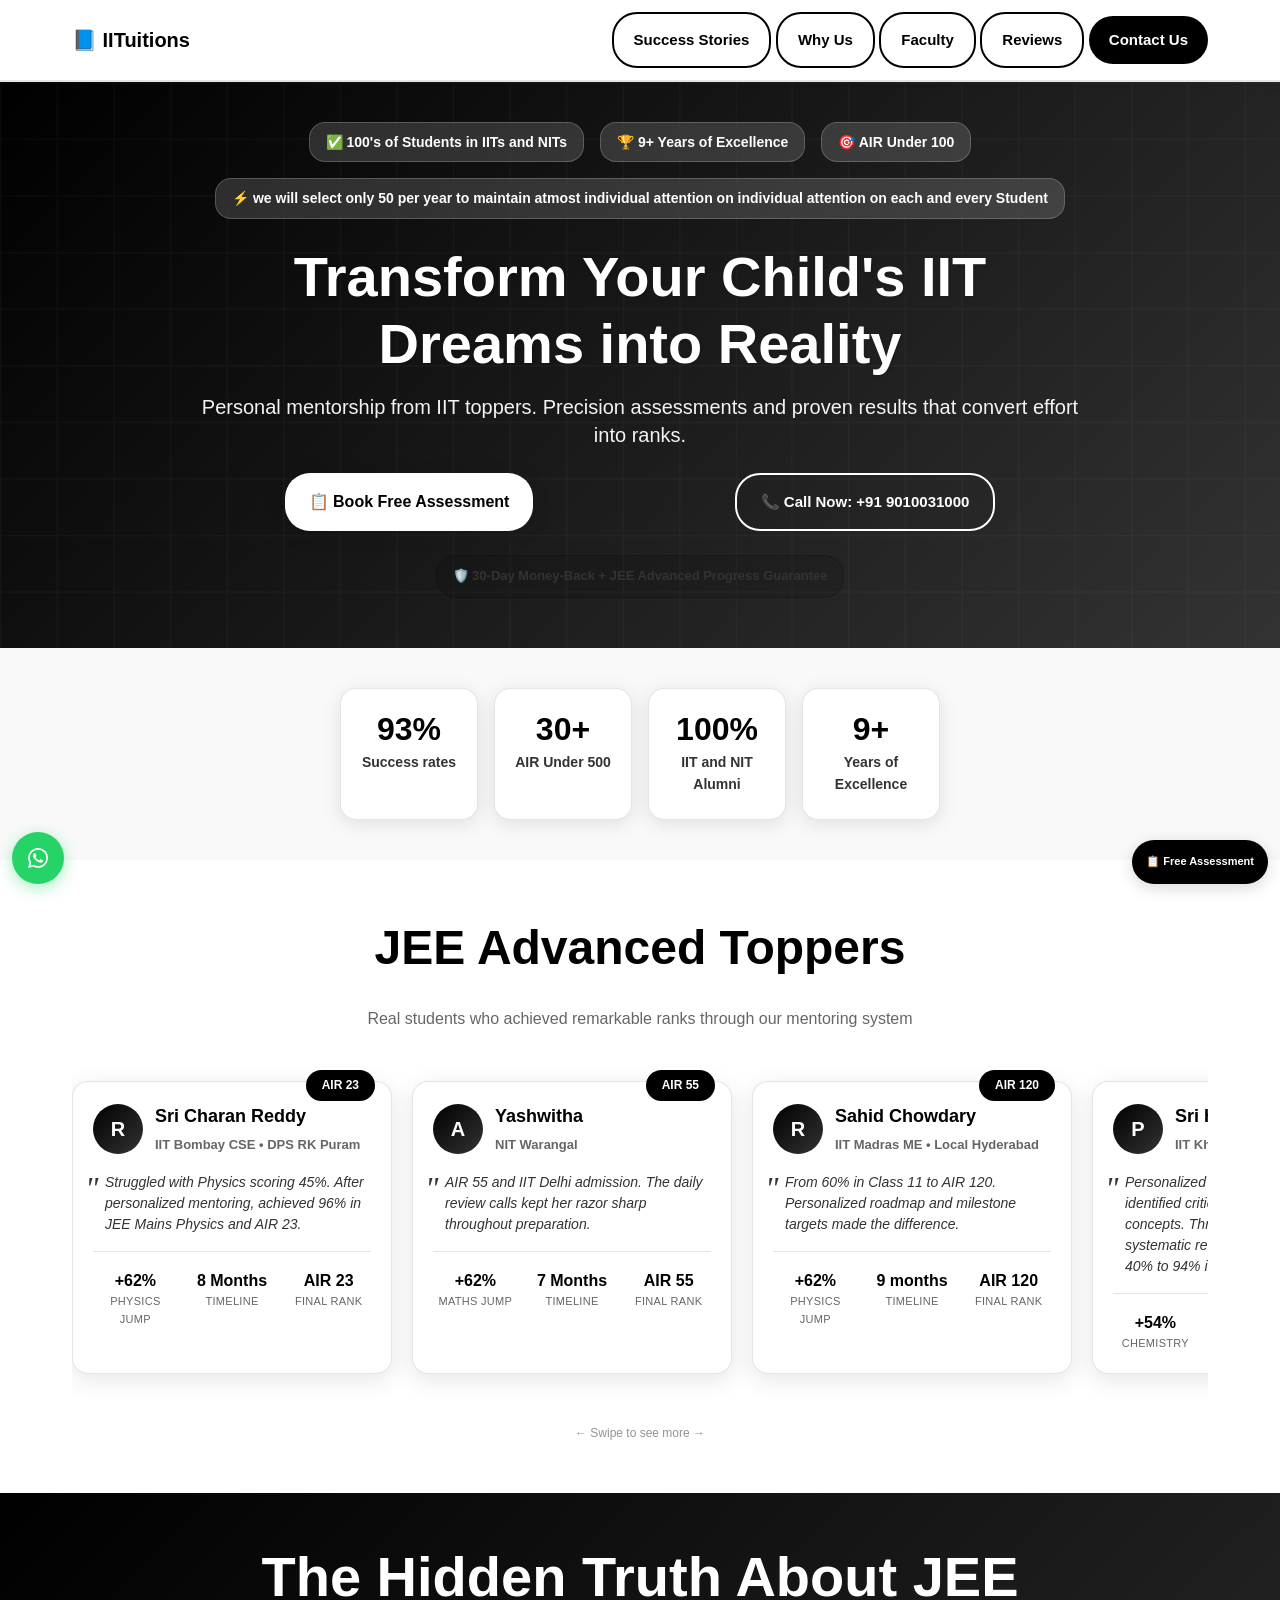
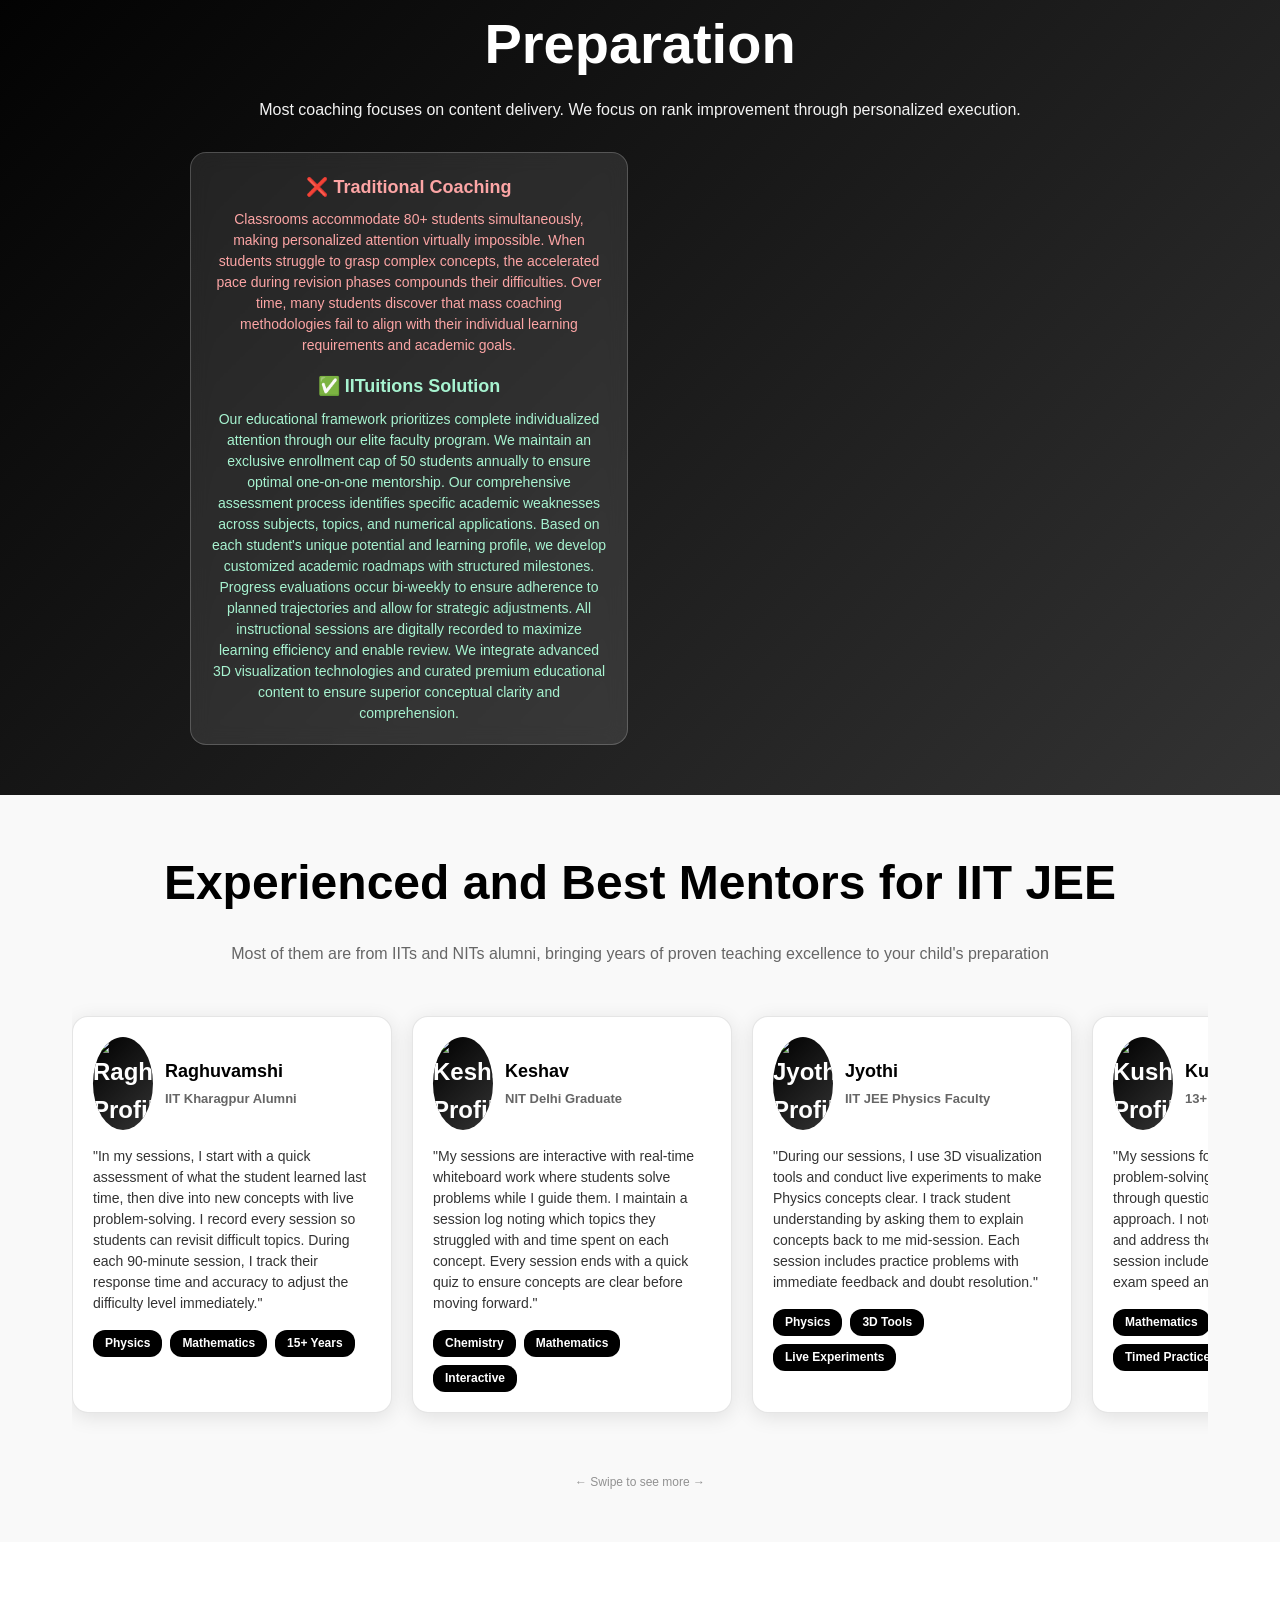
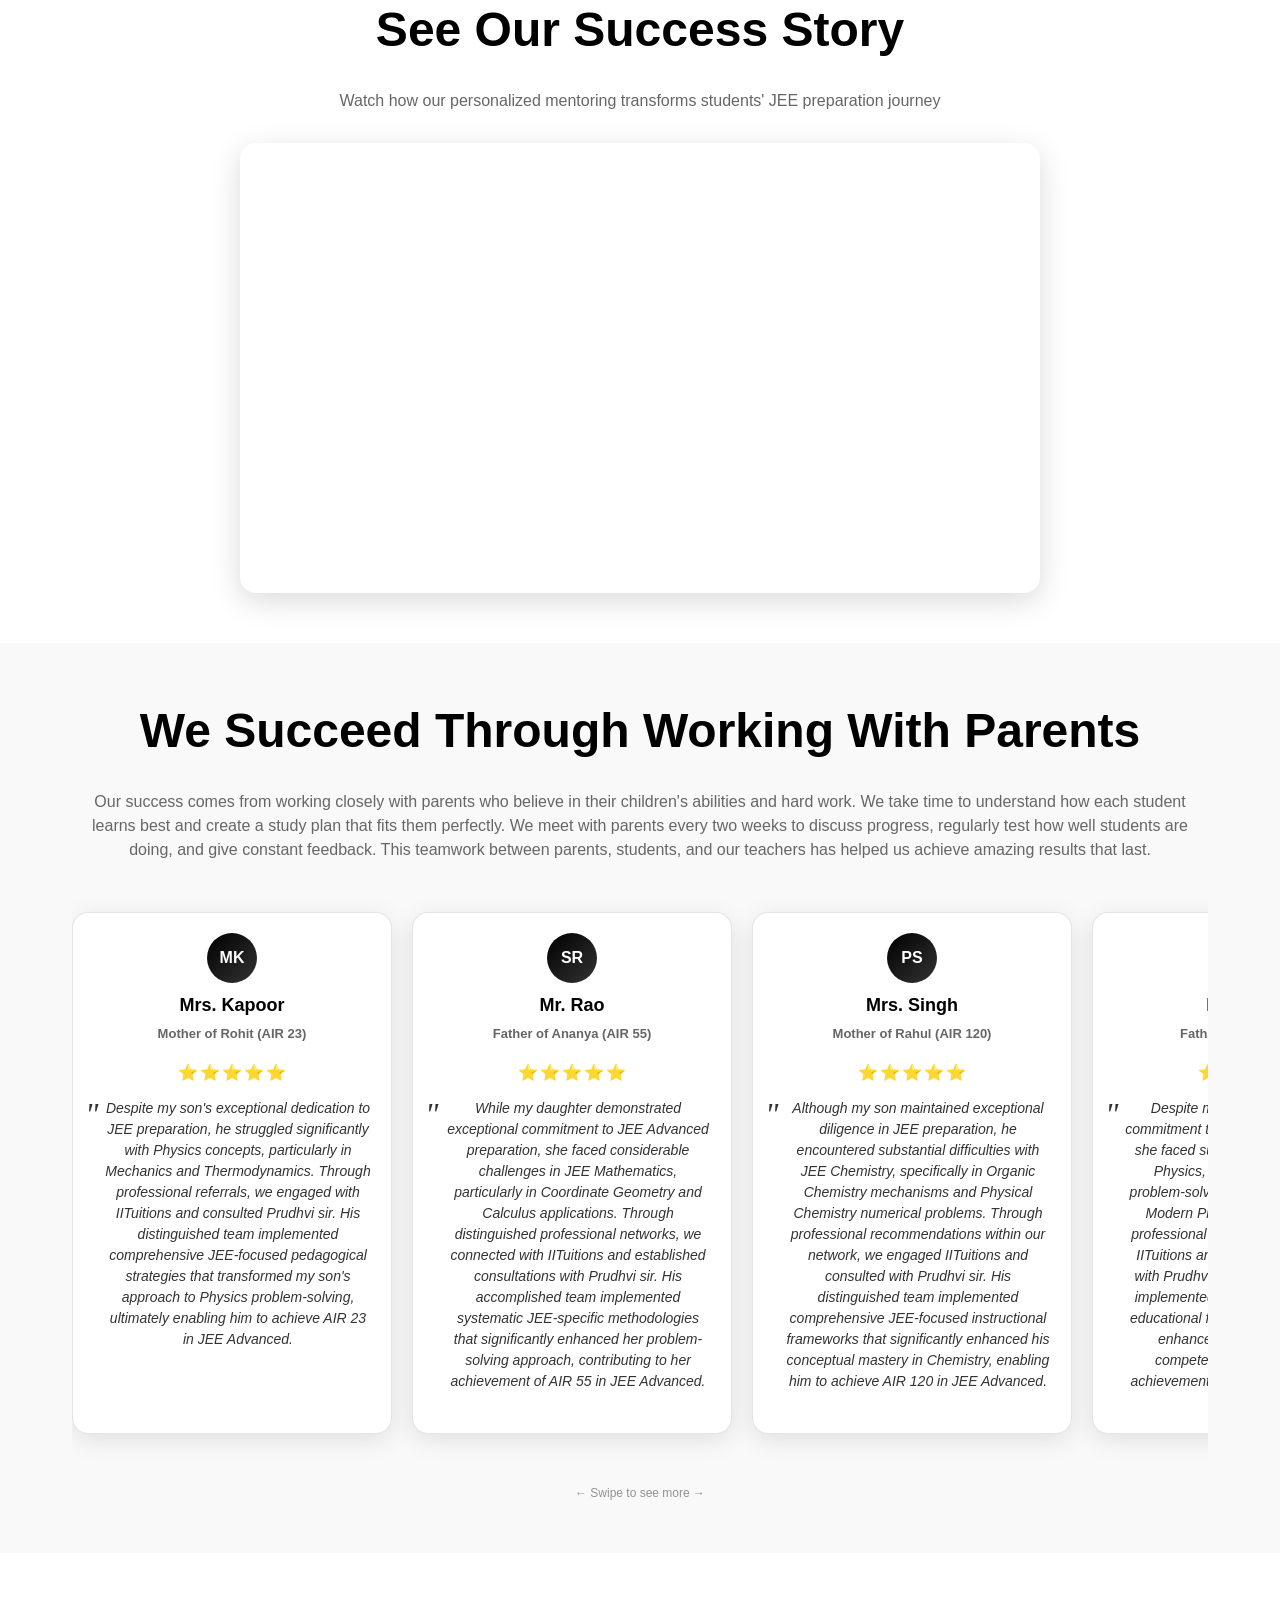
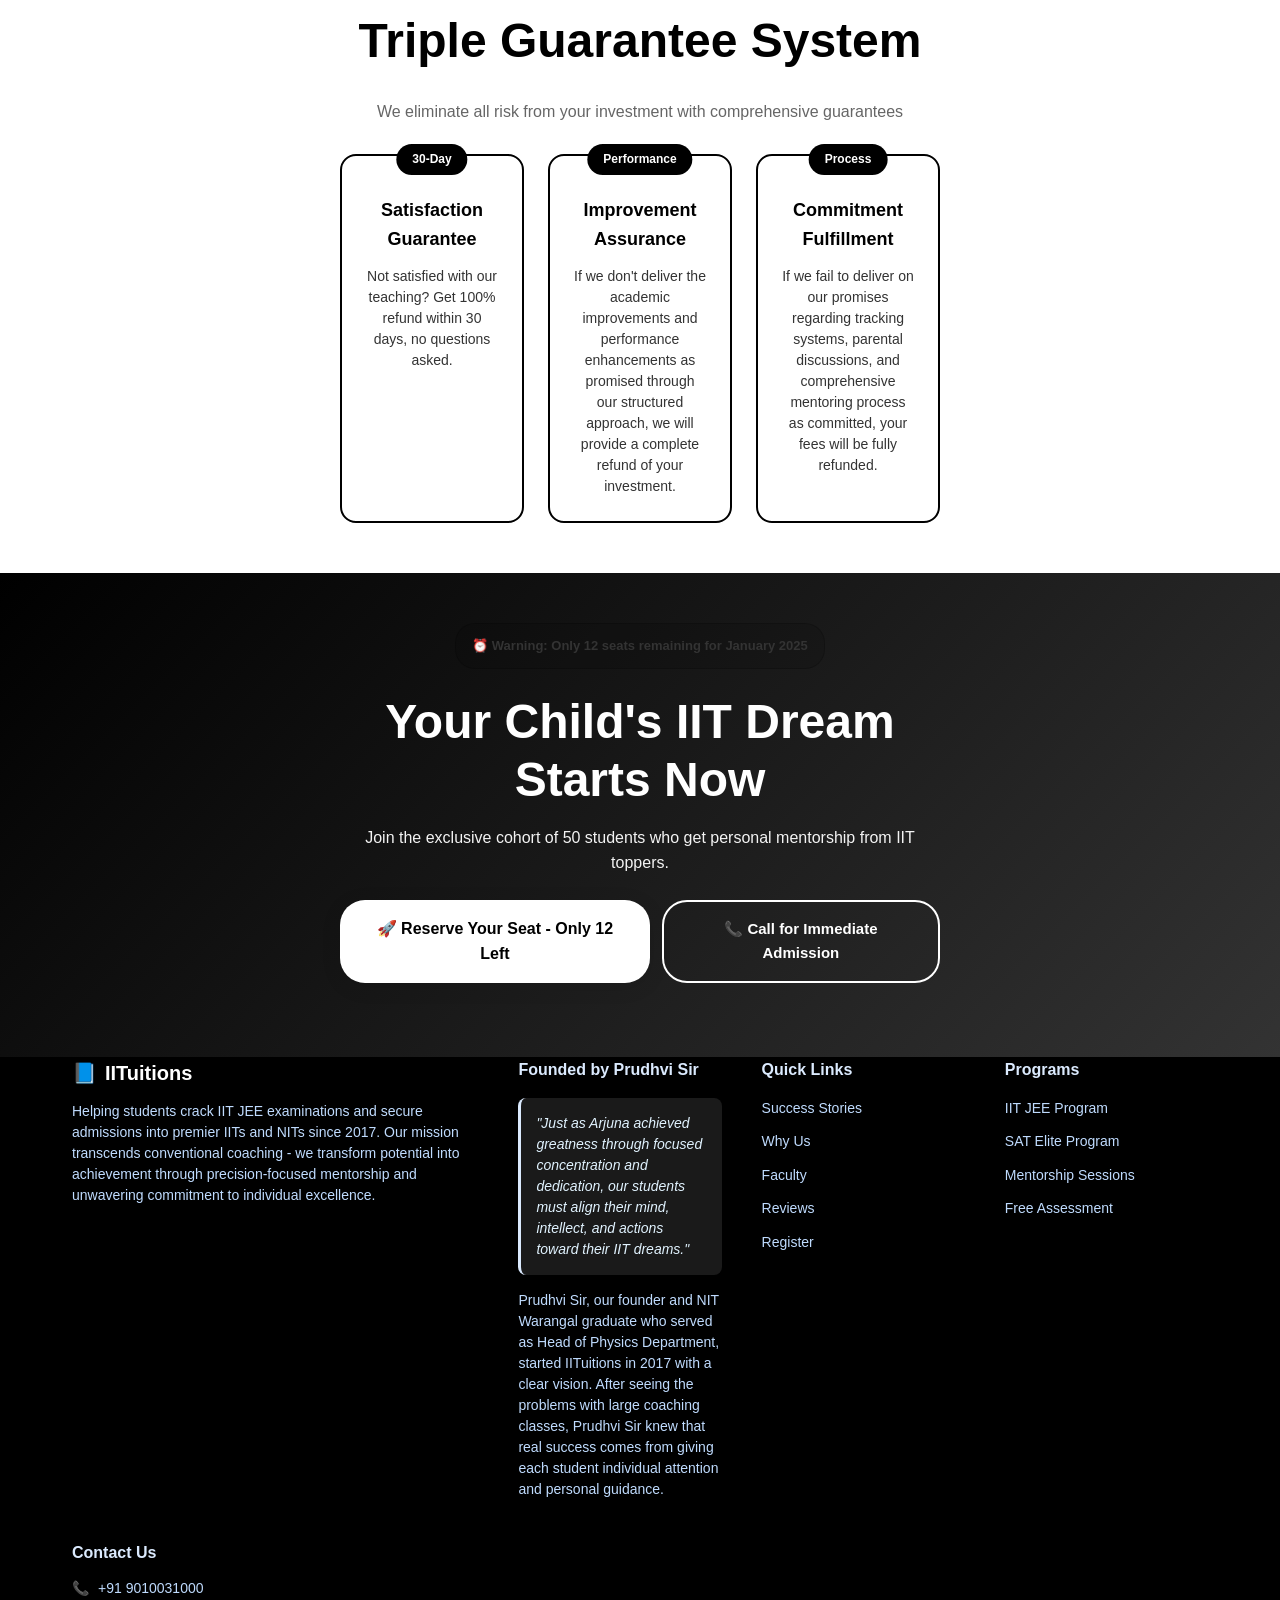
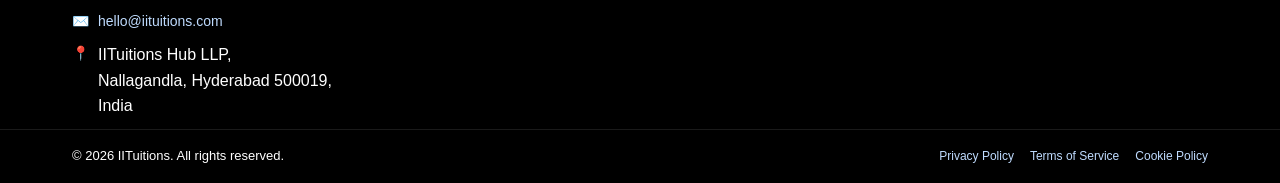
==== commit e279bc13: "Update iit.html" ====
--- a/iit.html
+++ b/iit.html
@@ -1075,6 +1075,51 @@
   font-size: 14px;
   line-height: 1.5;
 }
+    /* YouTube Video Section */
+.video-section {
+  padding: 50px 12px;
+  background: var(--bg-primary);
+  text-align: center;
+}
+
+.video-container {
+  max-width: 800px;
+  margin: 0 auto;
+}
+
+.video-wrapper {
+  position: relative;
+  width: 100%;
+  height: 0;
+  padding-bottom: 56.25%; /* 16:9 aspect ratio */
+  border-radius: 16px;
+  overflow: hidden;
+  box-shadow: 0 8px 30px var(--shadow-medium);
+}
+
+.video-wrapper iframe {
+  position: absolute;
+  top: 0;
+  left: 0;
+  width: 100%;
+  height: 100%;
+  border-radius: 16px;
+}
+
+/* Mobile optimizations for video */
+@media (max-width: 400px) {
+  .video-section {
+    padding: 40px 8px;
+  }
+  
+  .video-wrapper {
+    border-radius: 12px;
+  }
+  
+  .video-wrapper iframe {
+    border-radius: 12px;
+  }
+}
 
     .foot-title {
       font-size: 16px;
@@ -1855,6 +1900,25 @@
       </div>
     </div>
   </section>
+  <!-- YouTube Video Section -->
+<section class="video-section">
+  <div class="container">
+    <h2 class="section-title">See Our Success Story</h2>
+    <p class="section-subtitle">Watch how our personalized mentoring transforms students' JEE preparation journey</p>
+    
+    <div class="video-container">
+      <div class="video-wrapper">
+        <iframe 
+          src="https://www.youtube.com/embed/dQw4w9WgXcQ" 
+          title="IITuitions Success Story Video"
+          frameborder="0" 
+          allow="accelerometer; autoplay; clipboard-write; encrypted-media; gyroscope; picture-in-picture" 
+          allowfullscreen>
+        </iframe>
+      </div>
+    </div>
+  </div>
+</section>
 
   <!-- Mobile Parent Reviews -->
   <section class="reviews-section" id="reviews">
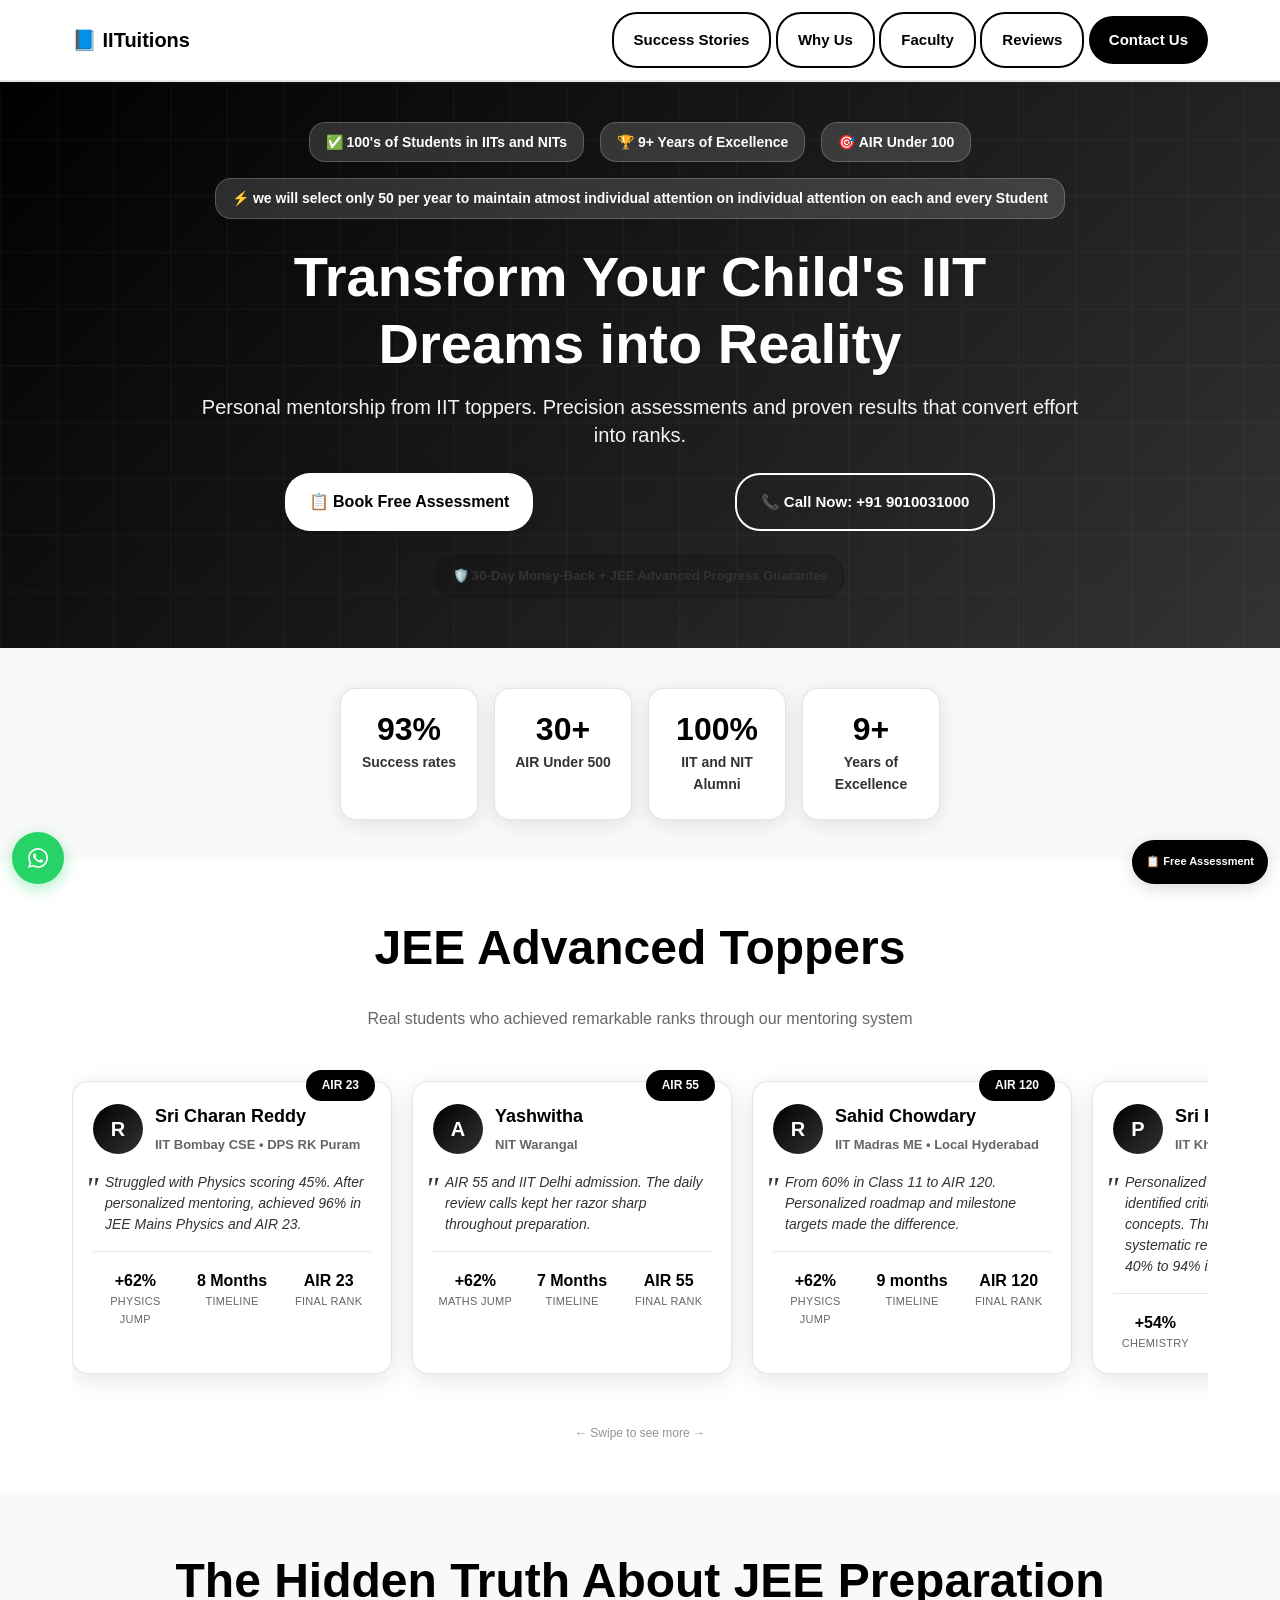
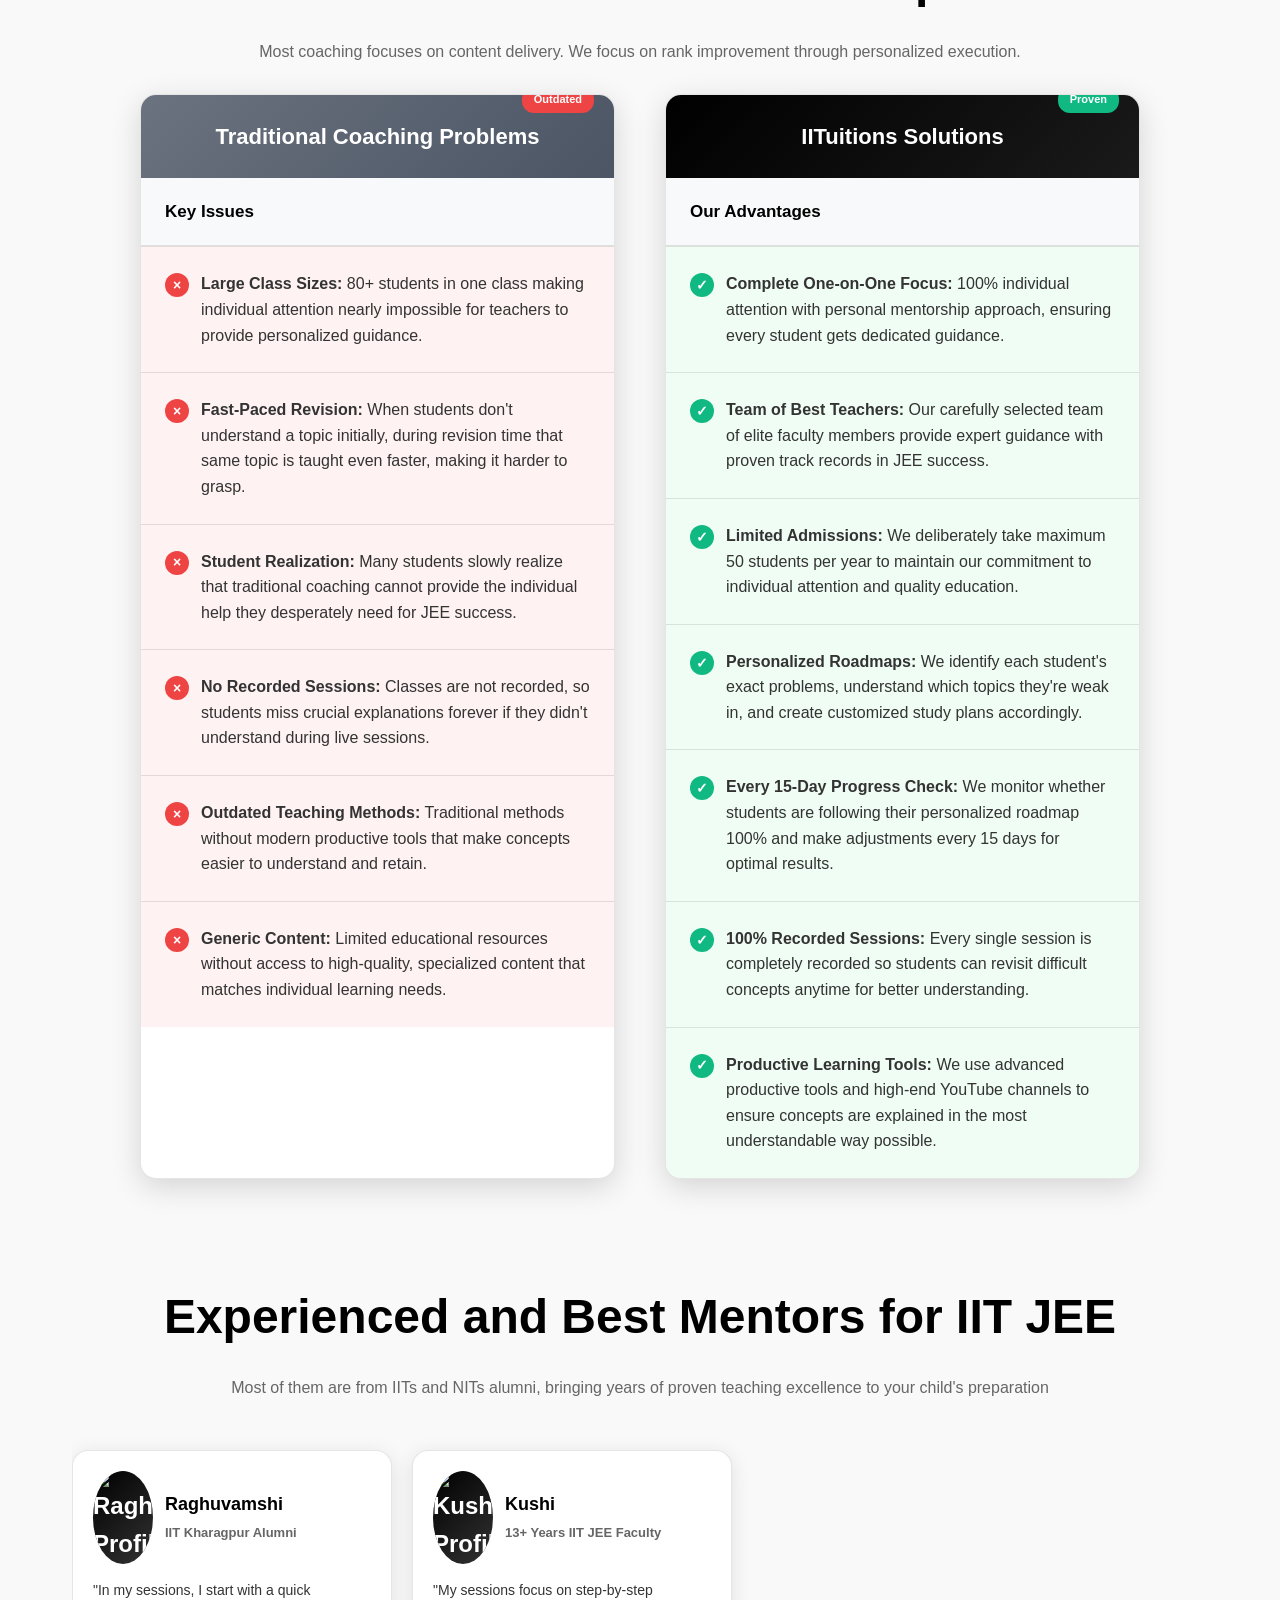
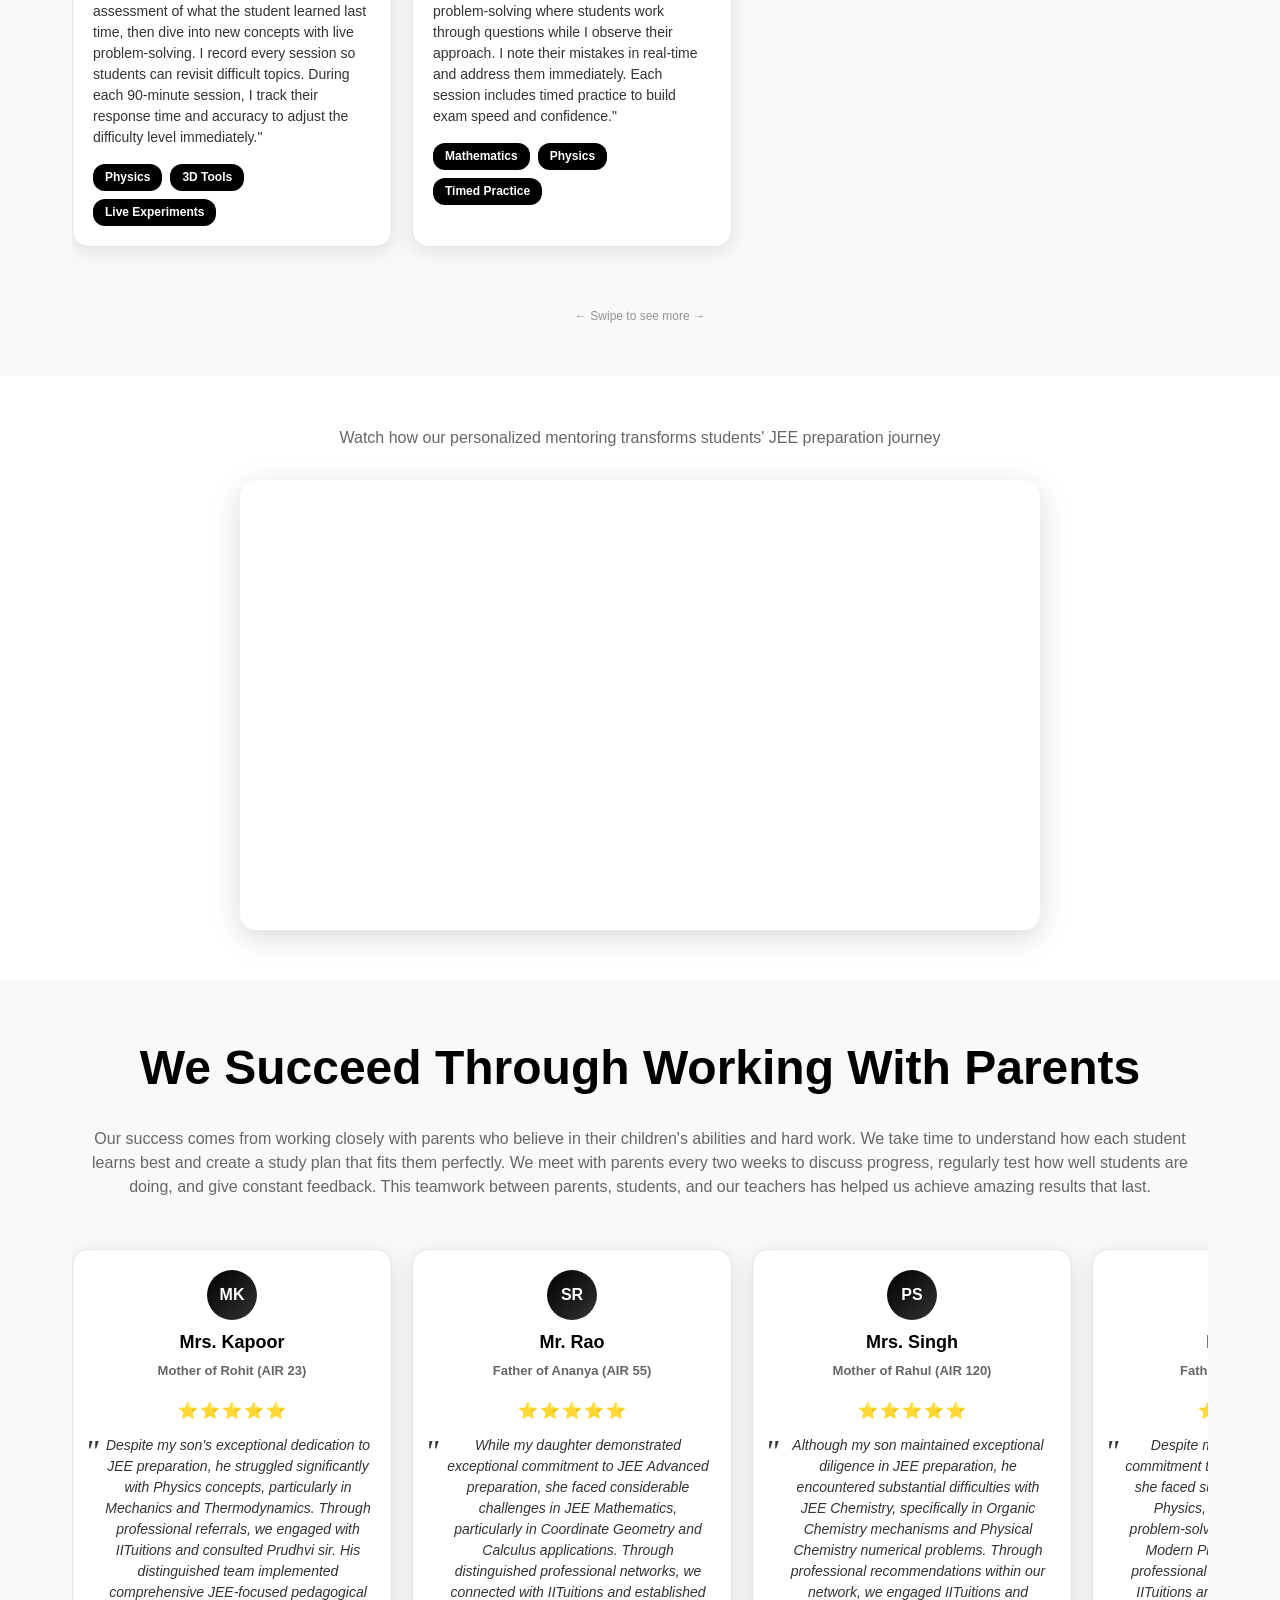
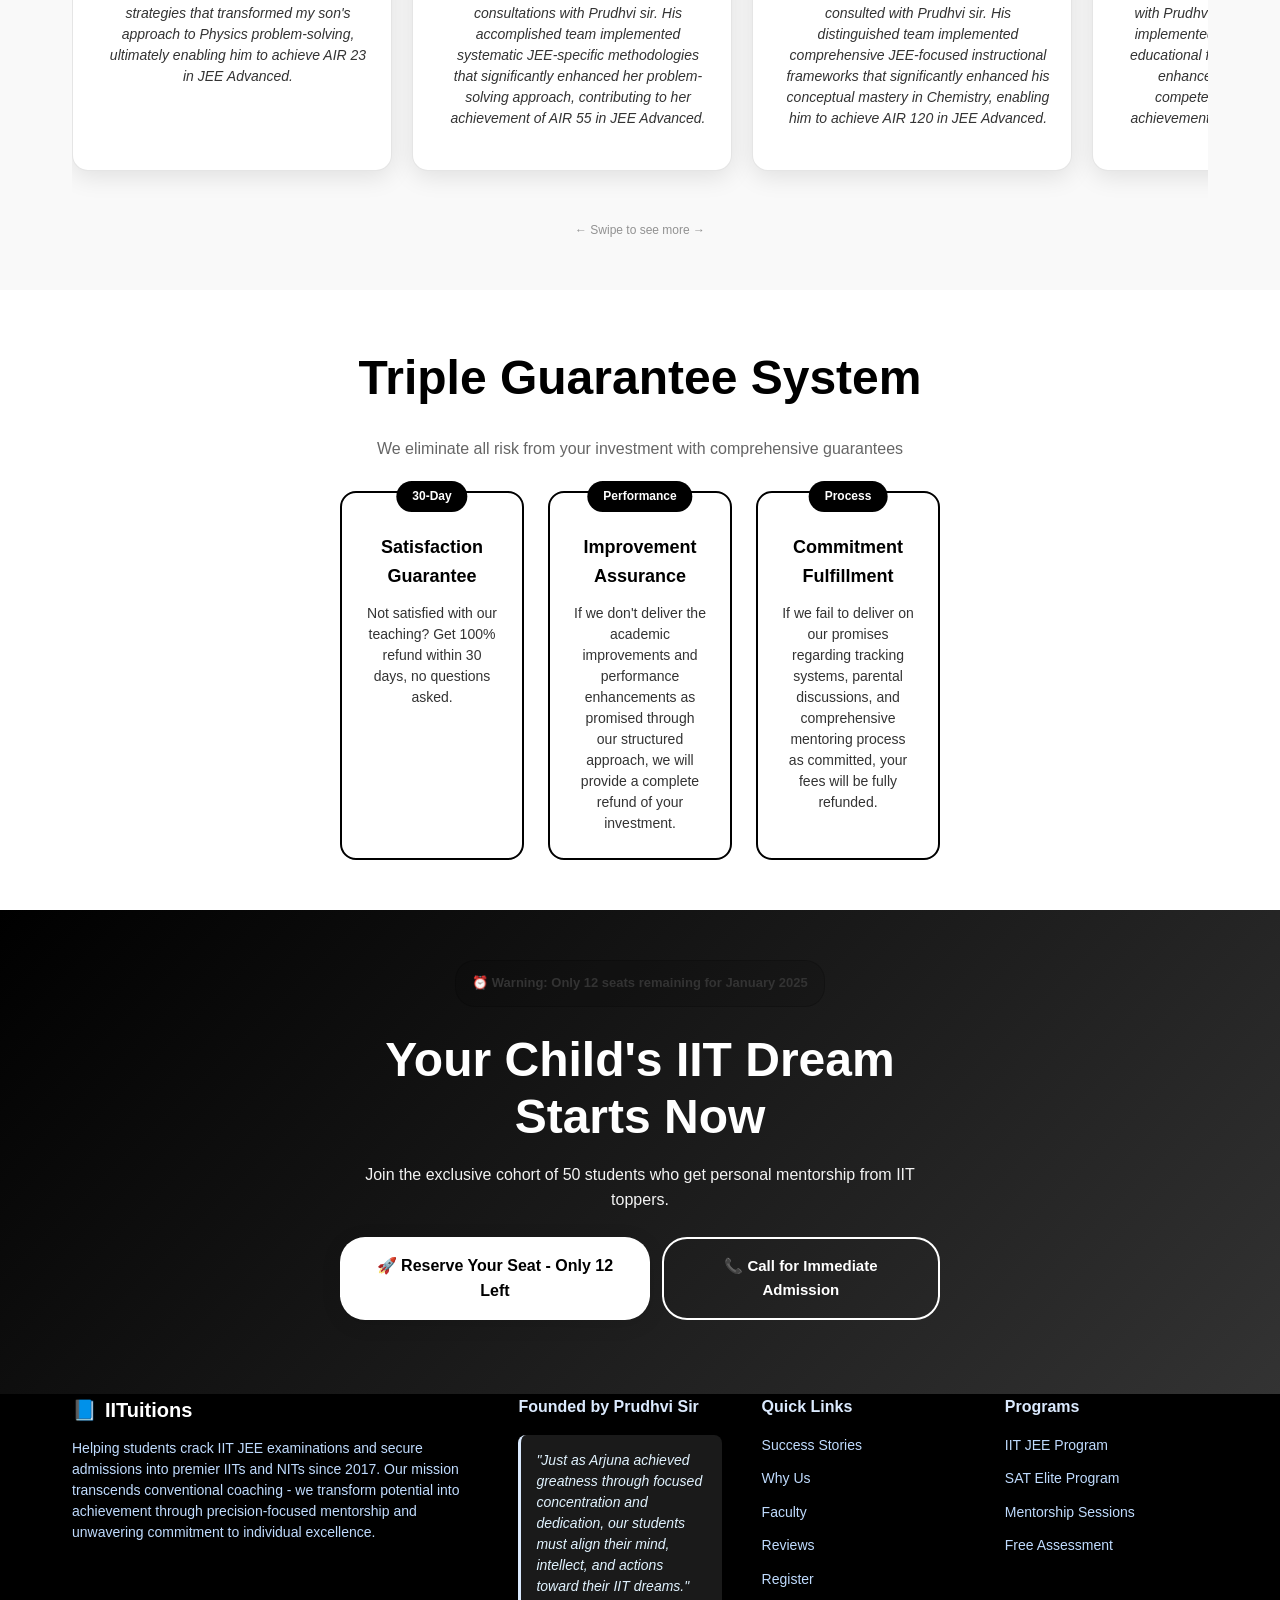
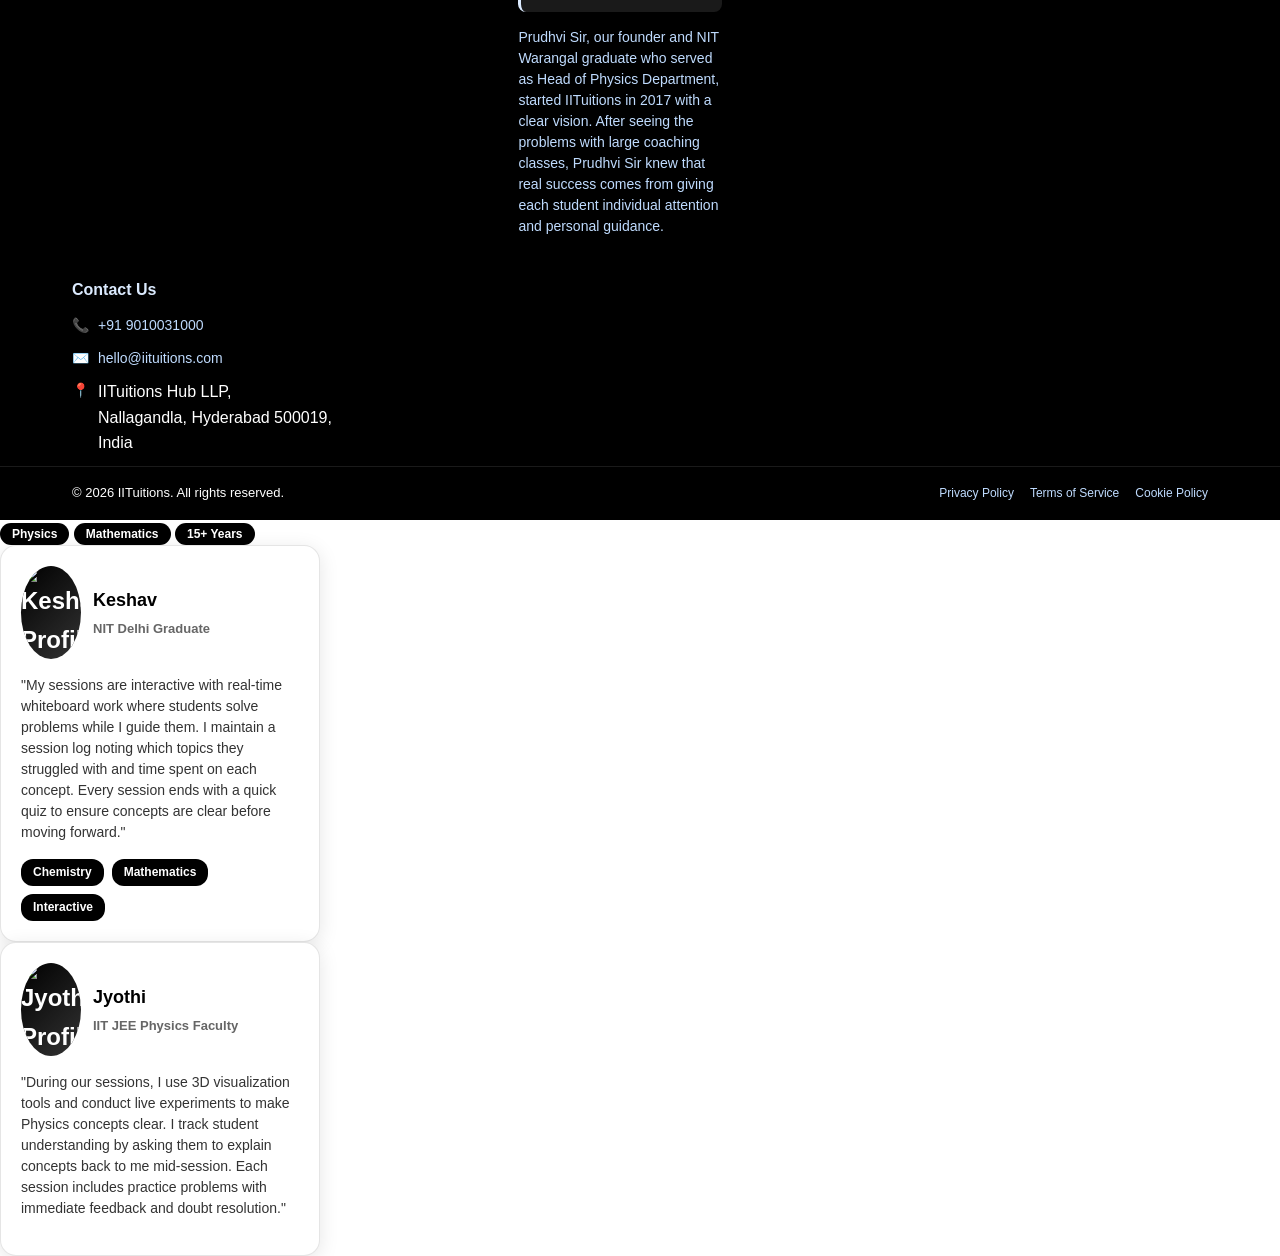
==== commit f57a112f: "Update iit.html" ====
--- a/iit.html
+++ b/iit.html
@@ -865,7 +865,7 @@
       font-size: 14px;
     }
 
-    /* Comparison Section - Traditional vs IITuitions */
+    /* Comparison Section - Updated with Two Separate Tables */
     .comparison-section {
       padding: 50px 12px;
       background: var(--bg-secondary);
@@ -874,46 +874,35 @@
     .comparison-container {
       max-width: 1000px;
       margin: 0 auto;
-    }
-
-    .vs-header {
-      text-align: center;
-      margin-bottom: 40px;
-    }
-
-    .comparison-table {
       display: grid;
       grid-template-columns: 1fr;
-      gap: 30px;
-    }
-
-    .comparison-card {
+      gap: 40px;
+    }
+
+    /* Table Wrapper Styles */
+    .table-wrapper {
+      background: white;
       border-radius: 16px;
       overflow: hidden;
       box-shadow: 0 8px 30px var(--shadow-medium);
-      background: white;
-    }
-
-    .comparison-header {
-      padding: 20px;
+      border: 1px solid var(--shadow-light);
+    }
+
+    .table-header {
+      padding: 20px 24px;
       text-align: center;
-      position: relative;
-    }
-
-    .traditional-card .comparison-header {
-      background: linear-gradient(135deg, #6b7280 0%, #4b5563 100%);
       color: white;
-    }
-
-    .iituitions-card .comparison-header {
-      background: linear-gradient(135deg, #000000 0%, #1a1a1a 100%);
-      color: white;
-    }
-
-    .comparison-header h3 {
       font-size: 20px;
       font-weight: 700;
-      margin: 0;
+      position: relative;
+    }
+
+    .traditional-header {
+      background: linear-gradient(135deg, #6b7280 0%, #4b5563 100%);
+    }
+
+    .iituitions-header {
+      background: linear-gradient(135deg, #000000 0%, #1a1a1a 100%);
     }
 
     .urgency-badge {
@@ -929,23 +918,59 @@
       animation: pulse 2s infinite;
     }
 
-    .comparison-points {
-      padding: 0;
-    }
-
-    .comparison-point {
+    .success-badge {
+      position: absolute;
+      top: -8px;
+      right: 20px;
+      background: var(--positive-color);
+      color: white;
+      padding: 4px 12px;
+      border-radius: 12px;
+      font-size: 11px;
+      font-weight: 700;
+    }
+
+    /* Table Styles */
+    .comparison-table {
+      width: 100%;
+      border-collapse: collapse;
+    }
+
+    .comparison-table th {
+      background: #f8f9fa;
+      padding: 16px 20px;
+      text-align: left;
+      font-size: 16px;
+      font-weight: 700;
+      color: var(--text-primary);
+      border-bottom: 2px solid var(--shadow-light);
+    }
+
+    .comparison-table td {
+      padding: 20px 20px;
+      border-bottom: 1px solid var(--shadow-light);
+      vertical-align: top;
+    }
+
+    .comparison-table tr:last-child td {
+      border-bottom: none;
+    }
+
+    .traditional-table td {
+      background: #fef2f2;
+    }
+
+    .iituitions-table td {
+      background: #f0fdf4;
+    }
+
+    .feature-content {
       display: flex;
       align-items: flex-start;
       gap: 12px;
-      padding: 16px 20px;
-      border-bottom: 1px solid var(--shadow-light);
-    }
-
-    .comparison-point:last-child {
-      border-bottom: none;
-    }
-
-    .point-icon {
+    }
+
+    .feature-icon {
       width: 24px;
       height: 24px;
       border-radius: 50%;
@@ -958,21 +983,78 @@
       margin-top: 2px;
     }
 
-    .negative .point-icon {
+    .negative-icon {
       background: var(--negative-color);
       color: white;
     }
 
-    .positive .point-icon {
+    .positive-icon {
       background: var(--positive-color);
       color: white;
     }
 
-    .comparison-point p {
-      margin: 0;
-      font-size: 14px;
-      line-height: 1.5;
+    .feature-text {
       color: var(--text-secondary);
+      font-size: 15px;
+      line-height: 1.6;
+    }
+
+    @keyframes pulse {
+      0% {
+        box-shadow: 0 4px 16px rgba(239, 68, 68, 0.4);
+      }
+      50% {
+        box-shadow: 0 6px 20px rgba(239, 68, 68, 0.7);
+      }
+      100% {
+        box-shadow: 0 4px 16px rgba(239, 68, 68, 0.4);
+      }
+    }
+
+    /* YouTube Video Section */
+    .video-section {
+      padding: 50px 12px;
+      background: var(--bg-primary);
+      text-align: center;
+    }
+
+    .video-container {
+      max-width: 800px;
+      margin: 0 auto;
+    }
+
+    .video-wrapper {
+      position: relative;
+      width: 100%;
+      height: 0;
+      padding-bottom: 56.25%; /* 16:9 aspect ratio */
+      border-radius: 16px;
+      overflow: hidden;
+      box-shadow: 0 8px 30px var(--shadow-medium);
+    }
+
+    .video-wrapper iframe {
+      position: absolute;
+      top: 0;
+      left: 0;
+      width: 100%;
+      height: 100%;
+      border-radius: 16px;
+    }
+
+    /* Mobile optimizations for video */
+    @media (max-width: 400px) {
+      .video-section {
+        padding: 40px 8px;
+      }
+      
+      .video-wrapper {
+        border-radius: 12px;
+      }
+      
+      .video-wrapper iframe {
+        border-radius: 12px;
+      }
     }
 
     /* CTA Section - Mobile */
@@ -1065,61 +1147,16 @@
     }
     
     .founder-quote {
-  background: rgba(255, 255, 255, 0.1);
-  border-left: 3px solid #dbeafe;
-  padding: 15px;
-  margin: 15px 0;
-  border-radius: 8px;
-  color: #e0f2fe;
-  font-style: italic;
-  font-size: 14px;
-  line-height: 1.5;
-}
-    /* YouTube Video Section */
-.video-section {
-  padding: 50px 12px;
-  background: var(--bg-primary);
-  text-align: center;
-}
-
-.video-container {
-  max-width: 800px;
-  margin: 0 auto;
-}
-
-.video-wrapper {
-  position: relative;
-  width: 100%;
-  height: 0;
-  padding-bottom: 56.25%; /* 16:9 aspect ratio */
-  border-radius: 16px;
-  overflow: hidden;
-  box-shadow: 0 8px 30px var(--shadow-medium);
-}
-
-.video-wrapper iframe {
-  position: absolute;
-  top: 0;
-  left: 0;
-  width: 100%;
-  height: 100%;
-  border-radius: 16px;
-}
-
-/* Mobile optimizations for video */
-@media (max-width: 400px) {
-  .video-section {
-    padding: 40px 8px;
-  }
-  
-  .video-wrapper {
-    border-radius: 12px;
-  }
-  
-  .video-wrapper iframe {
-    border-radius: 12px;
-  }
-}
+      background: rgba(255, 255, 255, 0.1);
+      border-left: 3px solid #dbeafe;
+      padding: 15px;
+      margin: 15px 0;
+      border-radius: 8px;
+      color: #e0f2fe;
+      font-style: italic;
+      font-size: 14px;
+      line-height: 1.5;
+    }
 
     .foot-title {
       font-size: 16px;
@@ -1221,18 +1258,6 @@
       transform: translateX(-50%) scale(1.05);
     }
 
-    @keyframes pulse {
-      0% {
-        box-shadow: 0 4px 16px rgba(239, 68, 68, 0.4);
-      }
-      50% {
-        box-shadow: 0 6px 20px rgba(239, 68, 68, 0.7);
-      }
-      100% {
-        box-shadow: 0 4px 16px rgba(239, 68, 68, 0.4);
-      }
-    }
-
     /* Floating action buttons - Mobile Optimized */
     .wa-float {
       position: fixed;
@@ -1359,6 +1384,28 @@
         font-size: 14px;
         padding: 14px 20px;
       }
+
+      .comparison-container {
+        gap: 30px;
+      }
+      
+      .table-header {
+        padding: 16px 20px;
+        font-size: 18px;
+      }
+      
+      .comparison-table th {
+        padding: 14px 16px;
+        font-size: 15px;
+      }
+      
+      .comparison-table td {
+        padding: 16px 16px;
+      }
+      
+      .feature-text {
+        font-size: 14px;
+      }
     }
 
     /* Desktop and tablet styles */
@@ -1458,9 +1505,27 @@
       }
 
       /* Desktop Layout for Comparison */
-      .comparison-table {
+      .comparison-container {
         grid-template-columns: 1fr 1fr;
-        gap: 30px;
+        gap: 40px;
+      }
+      
+      .table-header {
+        padding: 24px 32px;
+        font-size: 22px;
+      }
+      
+      .comparison-table th {
+        padding: 20px 24px;
+        font-size: 17px;
+      }
+      
+      .comparison-table td {
+        padding: 24px 24px;
+      }
+      
+      .feature-text {
+        font-size: 16px;
       }
     }
 
@@ -1485,7 +1550,7 @@
         font-size: 48px;
       }
 
-      .comparison-table {
+      .comparison-container {
         gap: 50px;
       }
     }
@@ -1509,7 +1574,7 @@
         --shadow-medium: rgba(0, 0, 0, 0.5);
       }
       
-      .success-card, .faculty-card, .review-card, .guarantee-card, .comparison-card {
+      .success-card, .faculty-card, .review-card, .guarantee-card, .table-wrapper {
         border-width: 2px;
       }
     }
@@ -1791,23 +1856,178 @@
     </div>
   </section>
 
-  <!-- Mobile Why Choose Us -->
-  <section class="why-section" id="why-section">
-    <div class="why-content">
-      <h2 class="why-title">The Hidden Truth About JEE Preparation</h2>
-      <p class="why-subtitle">Most coaching focuses on content delivery. We focus on rank improvement through personalized execution.</p>
-      
-      <div class="problems-solutions">
-        <div class="problem-solution-card">
-          <div class="problem">
-            <h4>❌ Traditional Coaching</h4>
-            <p>Classrooms accommodate 80+ students simultaneously, making personalized attention virtually impossible. When students struggle to grasp complex concepts, the accelerated pace during revision phases compounds their difficulties. Over time, many students discover that mass coaching methodologies fail to align with their individual learning requirements and academic goals.</p>
-          </div>
-          <div class="solution">
-            <h4>✅ IITuitions Solution</h4>
-            <p>Our educational framework prioritizes complete individualized attention through our elite faculty program. We maintain an exclusive enrollment cap of 50 students annually to ensure optimal one-on-one mentorship. Our comprehensive assessment process identifies specific academic weaknesses across subjects, topics, and numerical applications. Based on each student's unique potential and learning profile, we develop customized academic roadmaps with structured milestones. Progress evaluations occur bi-weekly to ensure adherence to planned trajectories and allow for strategic adjustments. All instructional sessions are digitally recorded to maximize learning efficiency and enable review. We integrate advanced 3D visualization technologies and curated premium educational content to ensure superior conceptual clarity and comprehension.</p>
-          </div>
+  <!-- Comparison Section - Replaces Why Choose Us -->
+  <section class="comparison-section" id="why-section">
+    <div class="container">
+      <h2 class="section-title">The Hidden Truth About JEE Preparation</h2>
+      <p class="section-subtitle">Most coaching focuses on content delivery. We focus on rank improvement through personalized execution.</p>
+      
+      <div class="comparison-container">
+        
+        <!-- Traditional Coaching Table -->
+        <div class="table-wrapper">
+          <div class="table-header traditional-header">
+            Traditional Coaching Problems
+            <div class="urgency-badge">Outdated</div>
+          </div>
+          <table class="comparison-table traditional-table">
+            <thead>
+              <tr>
+                <th>Key Issues</th>
+              </tr>
+            </thead>
+            <tbody>
+              <tr>
+                <td>
+                  <div class="feature-content">
+                    <div class="feature-icon negative-icon">×</div>
+                    <div class="feature-text">
+                      <strong>Large Class Sizes:</strong> 80+ students in one class making individual attention nearly impossible for teachers to provide personalized guidance.
+                    </div>
+                  </div>
+                </td>
+              </tr>
+              <tr>
+                <td>
+                  <div class="feature-content">
+                    <div class="feature-icon negative-icon">×</div>
+                    <div class="feature-text">
+                      <strong>Fast-Paced Revision:</strong> When students don't understand a topic initially, during revision time that same topic is taught even faster, making it harder to grasp.
+                    </div>
+                  </div>
+                </td>
+              </tr>
+              <tr>
+                <td>
+                  <div class="feature-content">
+                    <div class="feature-icon negative-icon">×</div>
+                    <div class="feature-text">
+                      <strong>Student Realization:</strong> Many students slowly realize that traditional coaching cannot provide the individual help they desperately need for JEE success.
+                    </div>
+                  </div>
+                </td>
+              </tr>
+              <tr>
+                <td>
+                  <div class="feature-content">
+                    <div class="feature-icon negative-icon">×</div>
+                    <div class="feature-text">
+                      <strong>No Recorded Sessions:</strong> Classes are not recorded, so students miss crucial explanations forever if they didn't understand during live sessions.
+                    </div>
+                  </div>
+                </td>
+              </tr>
+              <tr>
+                <td>
+                  <div class="feature-content">
+                    <div class="feature-icon negative-icon">×</div>
+                    <div class="feature-text">
+                      <strong>Outdated Teaching Methods:</strong> Traditional methods without modern productive tools that make concepts easier to understand and retain.
+                    </div>
+                  </div>
+                </td>
+              </tr>
+              <tr>
+                <td>
+                  <div class="feature-content">
+                    <div class="feature-icon negative-icon">×</div>
+                    <div class="feature-text">
+                      <strong>Generic Content:</strong> Limited educational resources without access to high-quality, specialized content that matches individual learning needs.
+                    </div>
+                  </div>
+                </td>
+              </tr>
+            </tbody>
+          </table>
         </div>
+
+        <!-- IITuitions Solutions Table -->
+        <div class="table-wrapper">
+          <div class="table-header iituitions-header">
+            IITuitions Solutions
+            <div class="success-badge">Proven</div>
+          </div>
+          <table class="comparison-table iituitions-table">
+            <thead>
+              <tr>
+                <th>Our Advantages</th>
+              </tr>
+            </thead>
+            <tbody>
+              <tr>
+                <td>
+                  <div class="feature-content">
+                    <div class="feature-icon positive-icon">✓</div>
+                    <div class="feature-text">
+                      <strong>Complete One-on-One Focus:</strong> 100% individual attention with personal mentorship approach, ensuring every student gets dedicated guidance.
+                    </div>
+                  </div>
+                </td>
+              </tr>
+              <tr>
+                <td>
+                  <div class="feature-content">
+                    <div class="feature-icon positive-icon">✓</div>
+                    <div class="feature-text">
+                      <strong>Team of Best Teachers:</strong> Our carefully selected team of elite faculty members provide expert guidance with proven track records in JEE success.
+                    </div>
+                  </div>
+                </td>
+              </tr>
+              <tr>
+                <td>
+                  <div class="feature-content">
+                    <div class="feature-icon positive-icon">✓</div>
+                    <div class="feature-text">
+                      <strong>Limited Admissions:</strong> We deliberately take maximum 50 students per year to maintain our commitment to individual attention and quality education.
+                    </div>
+                  </div>
+                </td>
+              </tr>
+              <tr>
+                <td>
+                  <div class="feature-content">
+                    <div class="feature-icon positive-icon">✓</div>
+                    <div class="feature-text">
+                      <strong>Personalized Roadmaps:</strong> We identify each student's exact problems, understand which topics they're weak in, and create customized study plans accordingly.
+                    </div>
+                  </div>
+                </td>
+              </tr>
+              <tr>
+                <td>
+                  <div class="feature-content">
+                    <div class="feature-icon positive-icon">✓</div>
+                    <div class="feature-text">
+                      <strong>Every 15-Day Progress Check:</strong> We monitor whether students are following their personalized roadmap 100% and make adjustments every 15 days for optimal results.
+                    </div>
+                  </div>
+                </td>
+              </tr>
+              <tr>
+                <td>
+                  <div class="feature-content">
+                    <div class="feature-icon positive-icon">✓</div>
+                    <div class="feature-text">
+                      <strong>100% Recorded Sessions:</strong> Every single session is completely recorded so students can revisit difficult concepts anytime for better understanding.
+                    </div>
+                  </div>
+                </td>
+              </tr>
+              <tr>
+                <td>
+                  <div class="feature-content">
+                    <div class="feature-icon positive-icon">✓</div>
+                    <div class="feature-text">
+                      <strong>Productive Learning Tools:</strong> We use advanced productive tools and high-end YouTube channels to ensure concepts are explained in the most understandable way possible.
+                    </div>
+                  </div>
+                </td>
+              </tr>
+            </tbody>
+          </table>
+        </div>
+        
       </div>
     </div>
   </section>
@@ -1836,44 +2056,6 @@
           </p>
           <div class="specialization-tags">
             <span class="tag">Physics</span>
-            <span class="tag">Mathematics</span>
-            <span class="tag">15+ Years</span>
-          </div>
-        </div>
-
-        <!-- Keshav Card -->
-        <div class="faculty-card">
-          <div class="faculty-header">
-            <img src="https://via.placeholder.com/80x80/000000/FFFFFF?text=K" alt="Keshav Profile" class="faculty-avatar-img">
-            <div class="faculty-info">
-              <h3>Keshav</h3>
-              <p class="faculty-qualification">NIT Delhi Graduate</p>
-            </div>
-          </div>
-          <p class="faculty-description">
-            "My sessions are interactive with real-time whiteboard work where students solve problems while I guide them. I maintain a session log noting which topics they struggled with and time spent on each concept. Every session ends with a quick quiz to ensure concepts are clear before moving forward."
-          </p>
-          <div class="specialization-tags">
-            <span class="tag">Chemistry</span>
-            <span class="tag">Mathematics</span>
-            <span class="tag">Interactive</span>
-          </div>
-        </div>
-
-        <!-- Jyothi Card -->
-        <div class="faculty-card">
-          <div class="faculty-header">
-            <img src="https://via.placeholder.com/80x80/000000/FFFFFF?text=J" alt="Jyothi Profile" class="faculty-avatar-img">
-            <div class="faculty-info">
-              <h3>Jyothi</h3>
-              <p class="faculty-qualification">IIT JEE Physics Faculty</p>
-            </div>
-          </div>
-          <p class="faculty-description">
-            "During our sessions, I use 3D visualization tools and conduct live experiments to make Physics concepts clear. I track student understanding by asking them to explain concepts back to me mid-session. Each session includes practice problems with immediate feedback and doubt resolution."
-          </p>
-          <div class="specialization-tags">
-            <span class="tag">Physics</span>
             <span class="tag">3D Tools</span>
             <span class="tag">Live Experiments</span>
           </div>
@@ -1900,25 +2082,25 @@
       </div>
     </div>
   </section>
+
   <!-- YouTube Video Section -->
-<section class="video-section">
-  <div class="container">
-    <h2 class="section-title">See Our Success Story</h2>
-    <p class="section-subtitle">Watch how our personalized mentoring transforms students' JEE preparation journey</p>
-    
-    <div class="video-container">
-      <div class="video-wrapper">
-        <iframe 
-          src="https://www.youtube.com/embed/dQw4w9WgXcQ" 
-          title="IITuitions Success Story Video"
-          frameborder="0" 
-          allow="accelerometer; autoplay; clipboard-write; encrypted-media; gyroscope; picture-in-picture" 
-          allowfullscreen>
-        </iframe>
+  <section class="video-section">
+    <div class="container">
+      <p class="section-subtitle">Watch how our personalized mentoring transforms students' JEE preparation journey</p>
+      
+      <div class="video-container">
+        <div class="video-wrapper">
+          <iframe 
+            src="https://www.youtube.com/embed/dQw4w9WgXcQ" 
+            title="IITuitions Success Story Video"
+            frameborder="0" 
+            allow="accelerometer; autoplay; clipboard-write; encrypted-media; gyroscope; picture-in-picture" 
+            allowfullscreen>
+          </iframe>
+        </div>
       </div>
     </div>
-  </div>
-</section>
+  </section>
 
   <!-- Mobile Parent Reviews -->
   <section class="reviews-section" id="reviews">
@@ -2047,8 +2229,6 @@
       </div>
     </div>
   </section>
-
-
 
   <!-- Mobile CTA -->
   <section class="cta-section">
@@ -2367,3 +2547,41 @@
 
 </body>
 </html>
+            <span class="tag">Physics</span>
+            <span class="tag">Mathematics</span>
+            <span class="tag">15+ Years</span>
+          </div>
+        </div>
+
+        <!-- Keshav Card -->
+        <div class="faculty-card">
+          <div class="faculty-header">
+            <img src="https://via.placeholder.com/80x80/000000/FFFFFF?text=K" alt="Keshav Profile" class="faculty-avatar-img">
+            <div class="faculty-info">
+              <h3>Keshav</h3>
+              <p class="faculty-qualification">NIT Delhi Graduate</p>
+            </div>
+          </div>
+          <p class="faculty-description">
+            "My sessions are interactive with real-time whiteboard work where students solve problems while I guide them. I maintain a session log noting which topics they struggled with and time spent on each concept. Every session ends with a quick quiz to ensure concepts are clear before moving forward."
+          </p>
+          <div class="specialization-tags">
+            <span class="tag">Chemistry</span>
+            <span class="tag">Mathematics</span>
+            <span class="tag">Interactive</span>
+          </div>
+        </div>
+
+        <!-- Jyothi Card -->
+        <div class="faculty-card">
+          <div class="faculty-header">
+            <img src="https://via.placeholder.com/80x80/000000/FFFFFF?text=J" alt="Jyothi Profile" class="faculty-avatar-img">
+            <div class="faculty-info">
+              <h3>Jyothi</h3>
+              <p class="faculty-qualification">IIT JEE Physics Faculty</p>
+            </div>
+          </div>
+          <p class="faculty-description">
+            "During our sessions, I use 3D visualization tools and conduct live experiments to make Physics concepts clear. I track student understanding by asking them to explain concepts back to me mid-session. Each session includes practice problems with immediate feedback and doubt resolution."
+          </p>
+          <div class="specialization-tags">
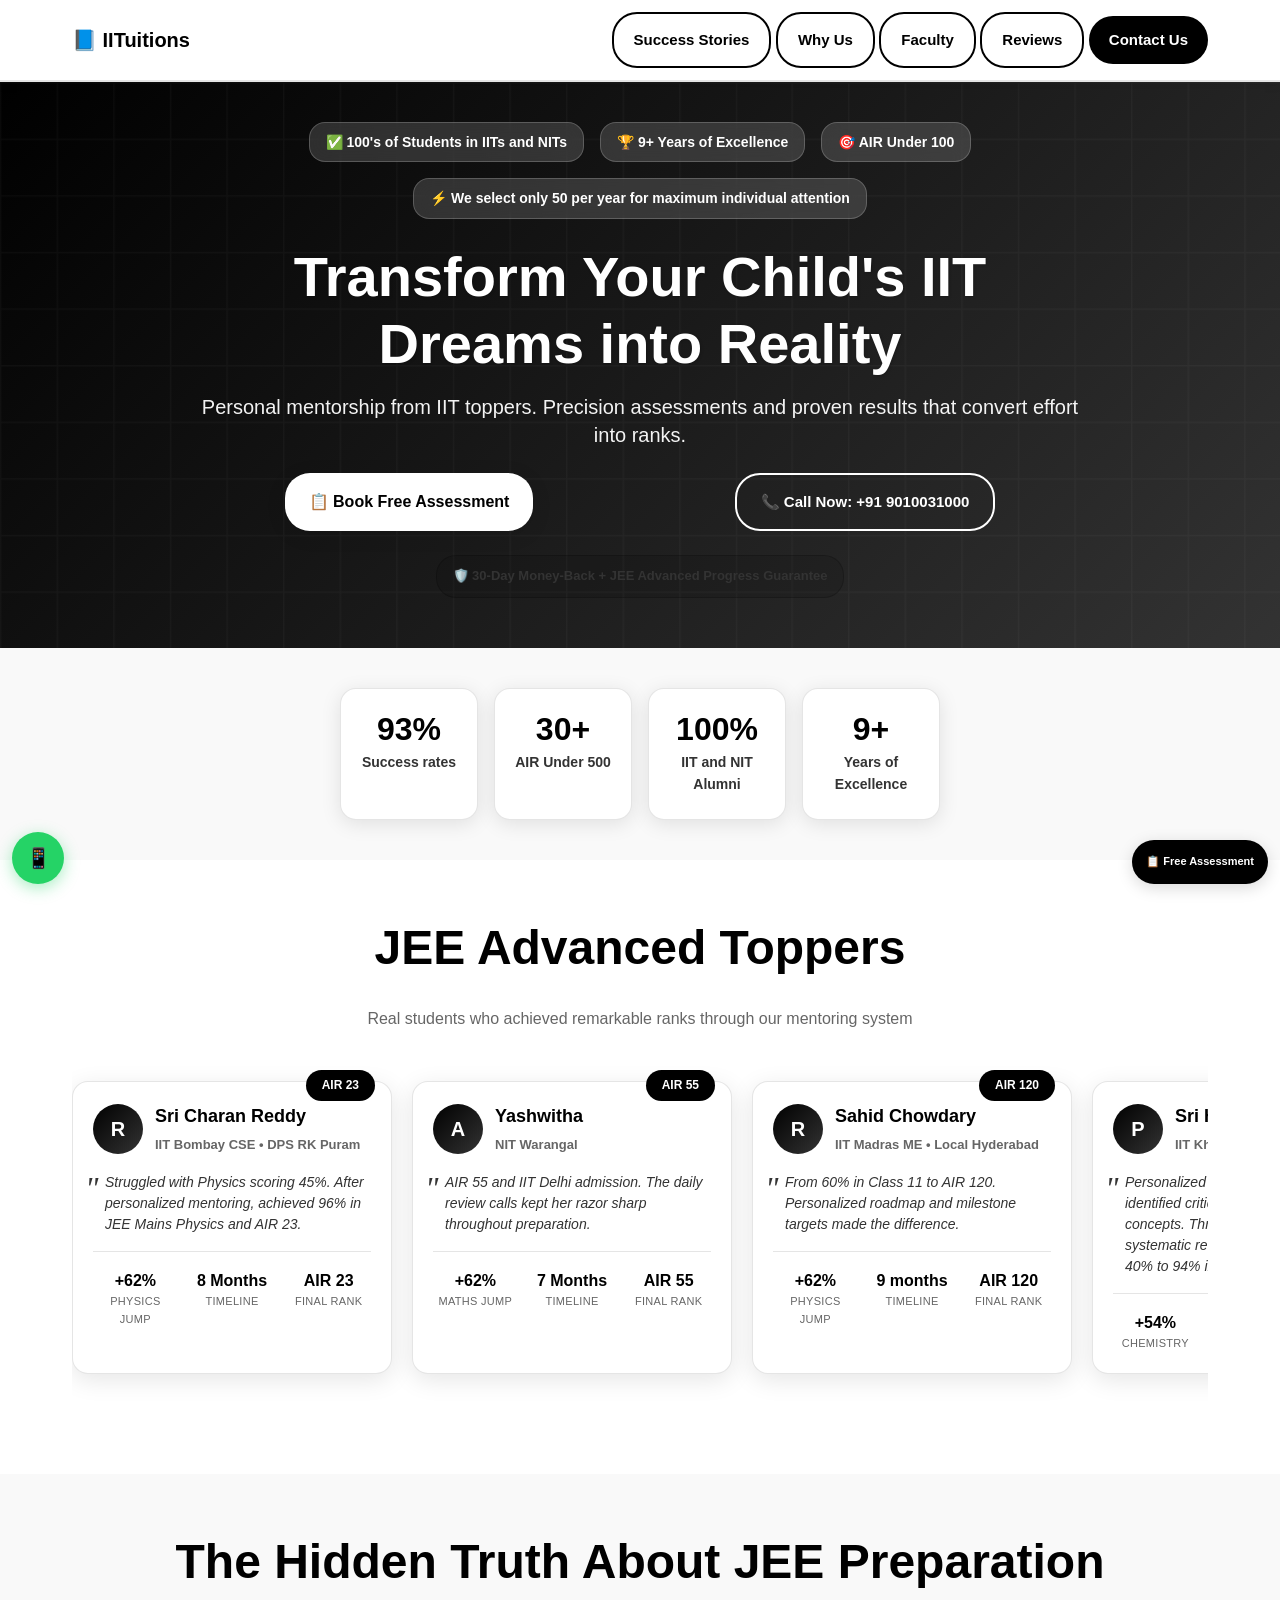
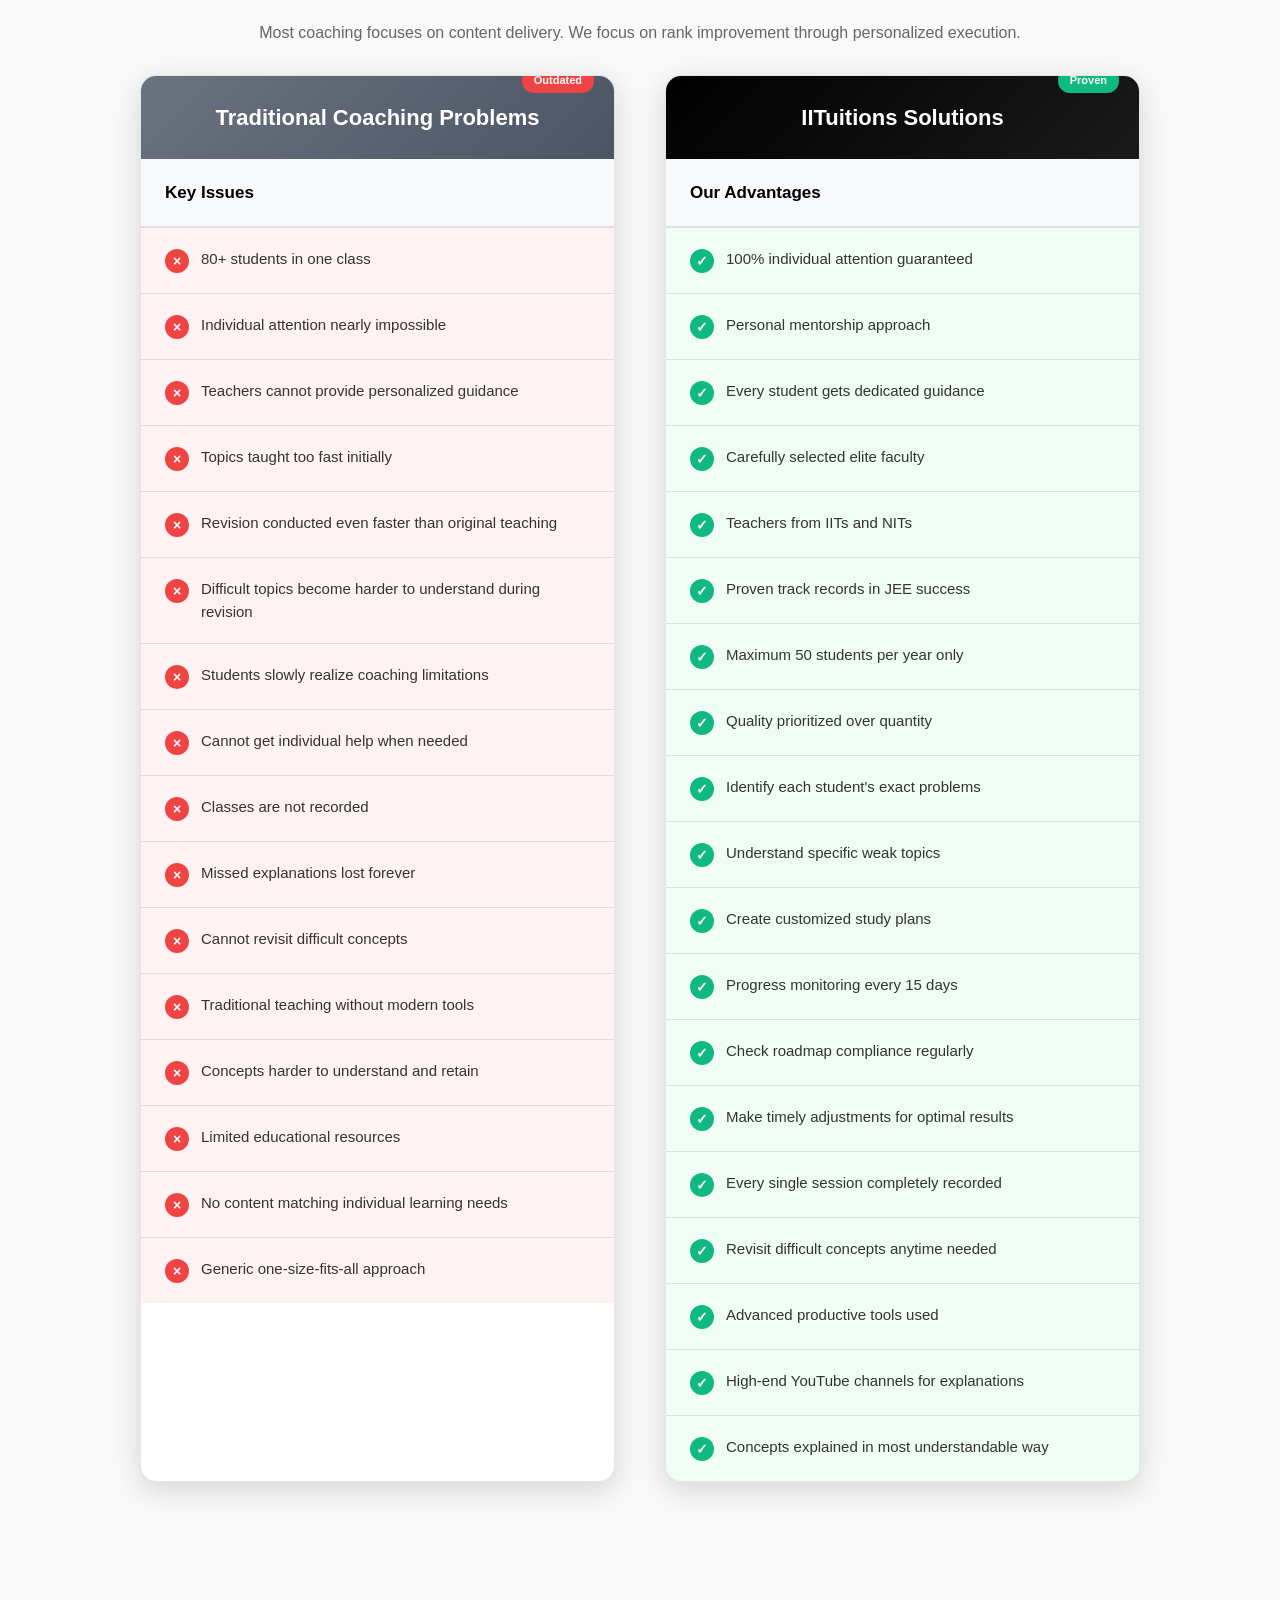
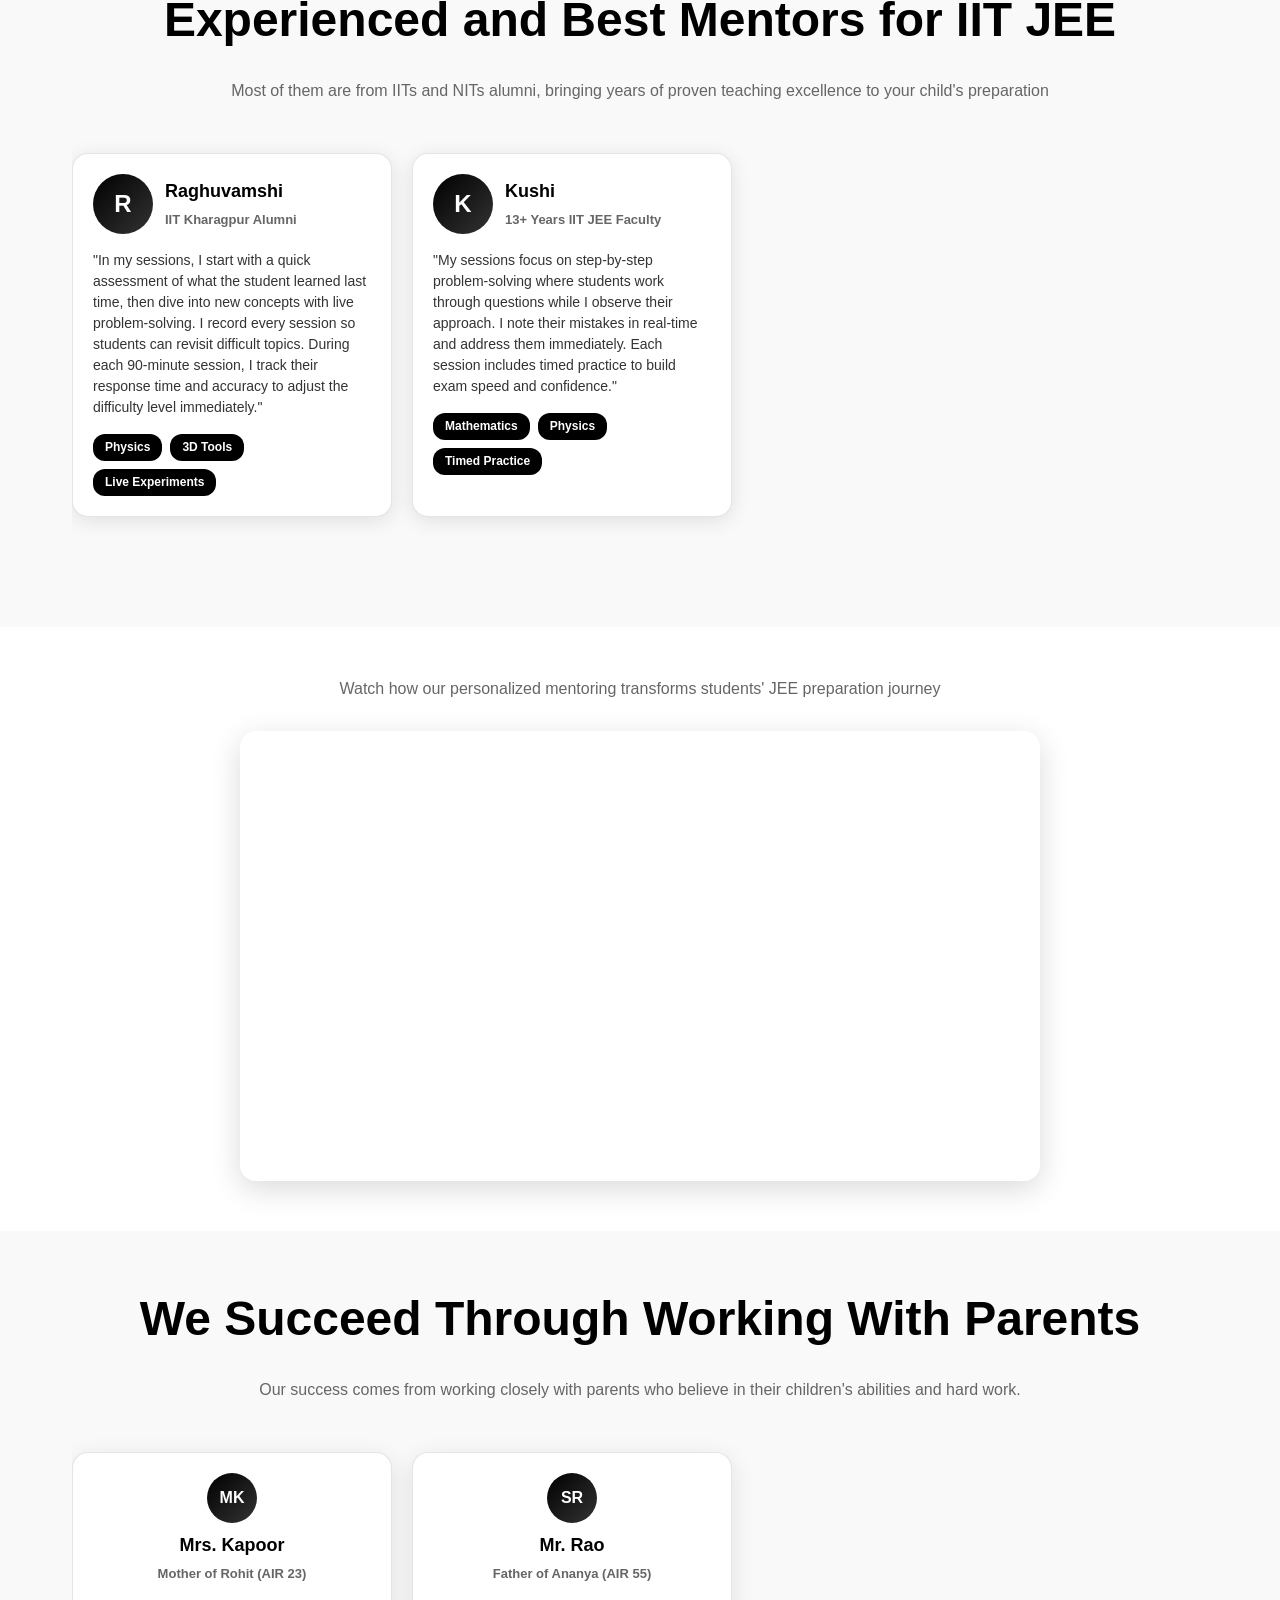
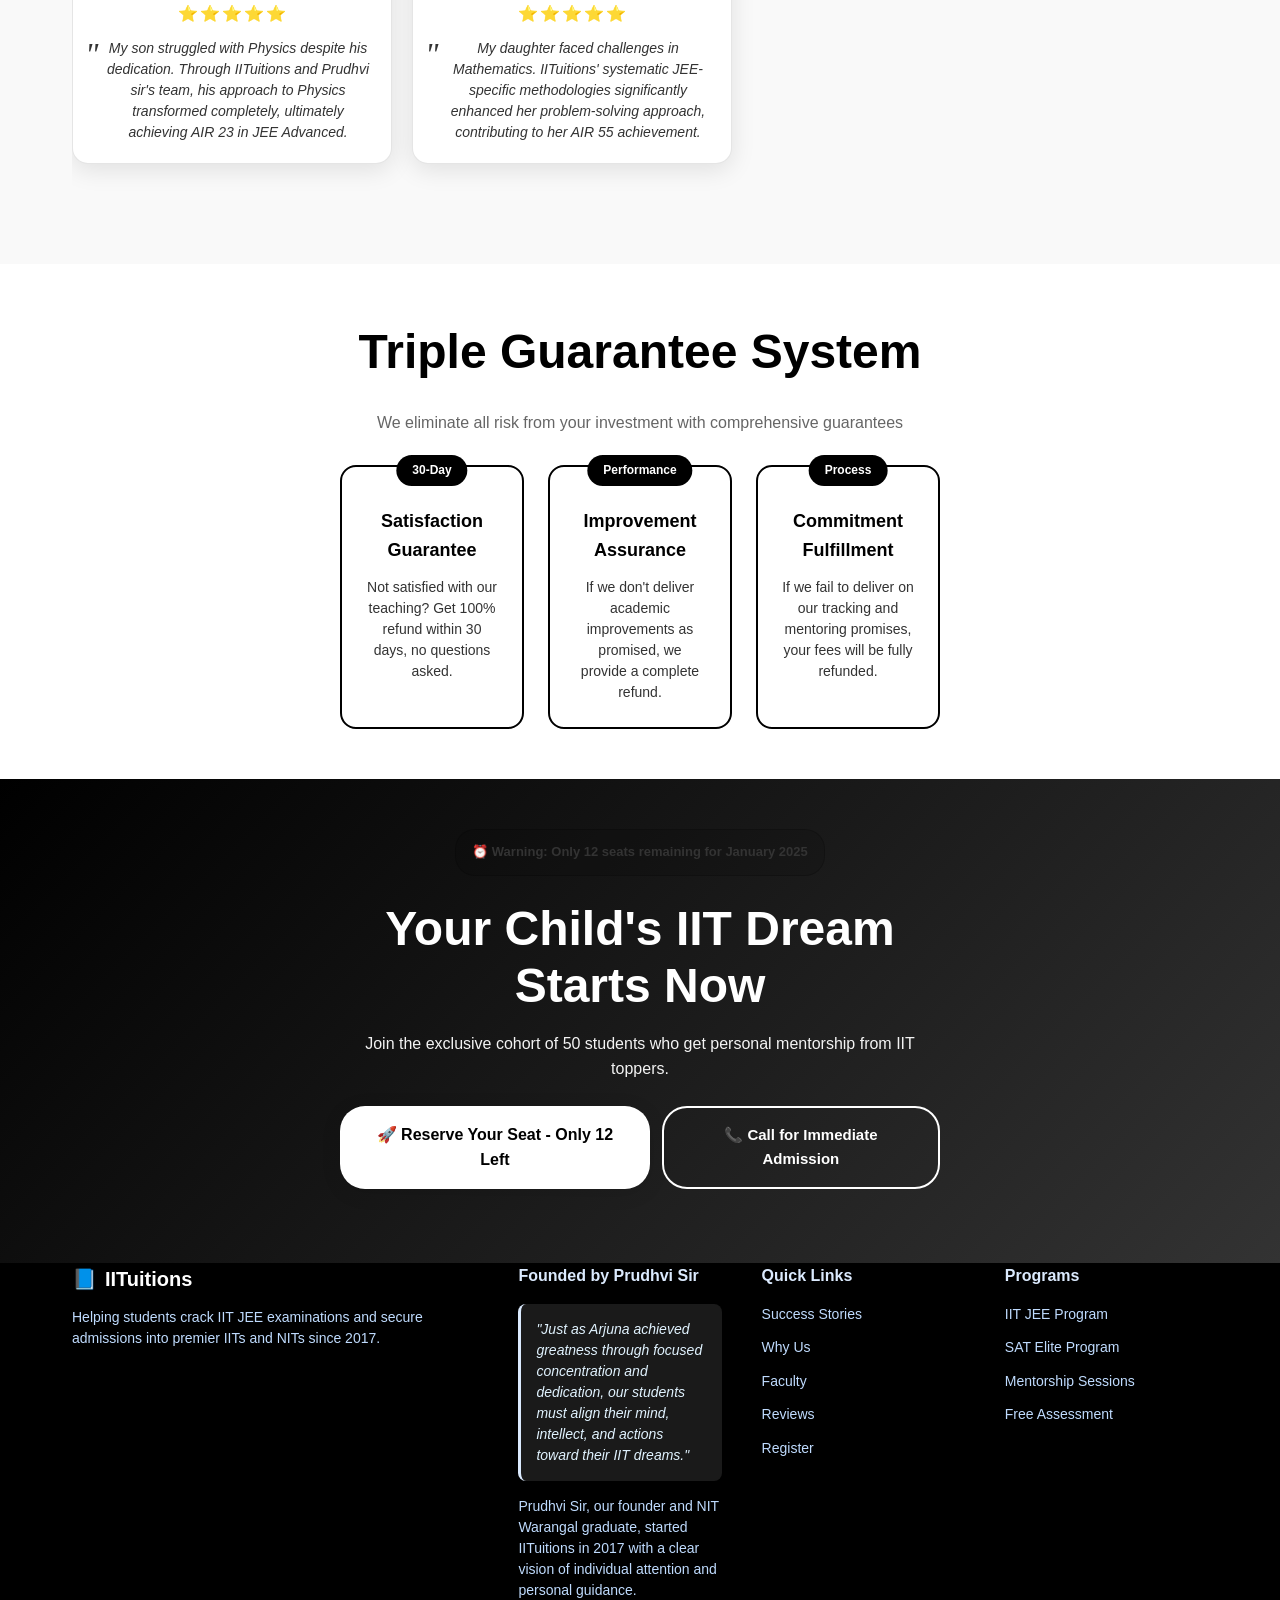
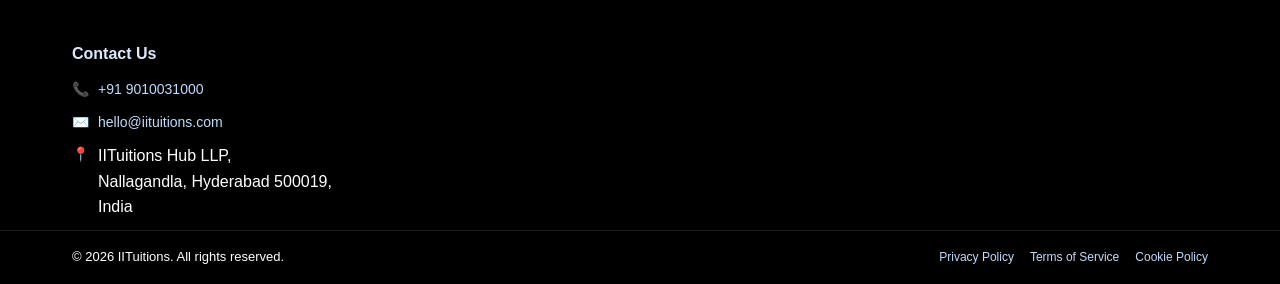
==== commit ea631516: "Update iit.html" ====
--- a/iit.html
+++ b/iit.html
@@ -542,67 +542,150 @@
       letter-spacing: 0.3px;
     }
 
-    /* Why Choose Us - Mobile Optimized */
-    .why-section {
-      background: var(--bg-accent);
-      color: white;
+    /* Comparison Section - Updated with Individual Points */
+    .comparison-section {
       padding: 50px 12px;
-      position: relative;
-    }
-
-    .why-content {
-      max-width: 900px;
+      background: var(--bg-secondary);
+    }
+
+    .comparison-container {
+      max-width: 1000px;
       margin: 0 auto;
-      text-align: center;
-    }
-
-    .why-title {
-      font-size: 28px;
-      font-weight: 800;
-      margin-bottom: 20px;
-      line-height: 1.2;
-    }
-
-    .why-subtitle {
-      font-size: 16px;
-      margin-bottom: 30px;
-      opacity: 0.95;
-      line-height: 1.5;
-    }
-
-    .problems-solutions {
       display: grid;
       grid-template-columns: 1fr;
-      gap: 24px;
-      margin-top: 30px;
-    }
-
-    .problem-solution-card {
-      background: rgba(255, 255, 255, 0.1);
-      backdrop-filter: blur(10px);
+      gap: 40px;
+    }
+
+    /* Table Wrapper Styles */
+    .table-wrapper {
+      background: white;
       border-radius: 16px;
-      padding: 20px;
-      border: 1px solid rgba(255, 255, 255, 0.2);
-    }
-
-    .problem {
-      color: #fca5a5;
-      margin-bottom: 16px;
-    }
-
-    .solution {
-      color: #a7f3d0;
-    }
-
-    .problem h4, .solution h4 {
-      font-size: 18px;
+      overflow: hidden;
+      box-shadow: 0 8px 30px var(--shadow-medium);
+      border: 1px solid var(--shadow-light);
+    }
+
+    .table-header {
+      padding: 20px 24px;
+      text-align: center;
+      color: white;
+      font-size: 20px;
       font-weight: 700;
-      margin-bottom: 8px;
-    }
-
-    .problem p, .solution p {
+      position: relative;
+    }
+
+    .traditional-header {
+      background: linear-gradient(135deg, #6b7280 0%, #4b5563 100%);
+    }
+
+    .iituitions-header {
+      background: linear-gradient(135deg, #000000 0%, #1a1a1a 100%);
+    }
+
+    .urgency-badge {
+      position: absolute;
+      top: -8px;
+      right: 20px;
+      background: var(--negative-color);
+      color: white;
+      padding: 4px 12px;
+      border-radius: 12px;
+      font-size: 11px;
+      font-weight: 700;
+      animation: pulse 2s infinite;
+    }
+
+    .success-badge {
+      position: absolute;
+      top: -8px;
+      right: 20px;
+      background: var(--positive-color);
+      color: white;
+      padding: 4px 12px;
+      border-radius: 12px;
+      font-size: 11px;
+      font-weight: 700;
+    }
+
+    /* Table Styles */
+    .comparison-table {
+      width: 100%;
+      border-collapse: collapse;
+    }
+
+    .comparison-table th {
+      background: #f8f9fa;
+      padding: 16px 20px;
+      text-align: left;
+      font-size: 16px;
+      font-weight: 700;
+      color: var(--text-primary);
+      border-bottom: 2px solid var(--shadow-light);
+    }
+
+    .comparison-table td {
+      padding: 16px 20px;
+      border-bottom: 1px solid var(--shadow-light);
+      vertical-align: top;
+    }
+
+    .comparison-table tr:last-child td {
+      border-bottom: none;
+    }
+
+    .traditional-table td {
+      background: #fef2f2;
+    }
+
+    .iituitions-table td {
+      background: #f0fdf4;
+    }
+
+    .feature-content {
+      display: flex;
+      align-items: flex-start;
+      gap: 12px;
+    }
+
+    .feature-icon {
+      width: 20px;
+      height: 20px;
+      border-radius: 50%;
+      display: flex;
+      align-items: center;
+      justify-content: center;
+      font-size: 12px;
+      font-weight: bold;
+      flex-shrink: 0;
+      margin-top: 1px;
+    }
+
+    .negative-icon {
+      background: var(--negative-color);
+      color: white;
+    }
+
+    .positive-icon {
+      background: var(--positive-color);
+      color: white;
+    }
+
+    .feature-text {
+      color: var(--text-secondary);
       font-size: 14px;
       line-height: 1.5;
+    }
+
+    @keyframes pulse {
+      0% {
+        box-shadow: 0 4px 16px rgba(239, 68, 68, 0.4);
+      }
+      50% {
+        box-shadow: 0 6px 20px rgba(239, 68, 68, 0.7);
+      }
+      100% {
+        box-shadow: 0 4px 16px rgba(239, 68, 68, 0.4);
+      }
     }
 
     /* Faculty Section - Mobile Optimized */
@@ -865,152 +948,6 @@
       font-size: 14px;
     }
 
-    /* Comparison Section - Updated with Two Separate Tables */
-    .comparison-section {
-      padding: 50px 12px;
-      background: var(--bg-secondary);
-    }
-
-    .comparison-container {
-      max-width: 1000px;
-      margin: 0 auto;
-      display: grid;
-      grid-template-columns: 1fr;
-      gap: 40px;
-    }
-
-    /* Table Wrapper Styles */
-    .table-wrapper {
-      background: white;
-      border-radius: 16px;
-      overflow: hidden;
-      box-shadow: 0 8px 30px var(--shadow-medium);
-      border: 1px solid var(--shadow-light);
-    }
-
-    .table-header {
-      padding: 20px 24px;
-      text-align: center;
-      color: white;
-      font-size: 20px;
-      font-weight: 700;
-      position: relative;
-    }
-
-    .traditional-header {
-      background: linear-gradient(135deg, #6b7280 0%, #4b5563 100%);
-    }
-
-    .iituitions-header {
-      background: linear-gradient(135deg, #000000 0%, #1a1a1a 100%);
-    }
-
-    .urgency-badge {
-      position: absolute;
-      top: -8px;
-      right: 20px;
-      background: var(--negative-color);
-      color: white;
-      padding: 4px 12px;
-      border-radius: 12px;
-      font-size: 11px;
-      font-weight: 700;
-      animation: pulse 2s infinite;
-    }
-
-    .success-badge {
-      position: absolute;
-      top: -8px;
-      right: 20px;
-      background: var(--positive-color);
-      color: white;
-      padding: 4px 12px;
-      border-radius: 12px;
-      font-size: 11px;
-      font-weight: 700;
-    }
-
-    /* Table Styles */
-    .comparison-table {
-      width: 100%;
-      border-collapse: collapse;
-    }
-
-    .comparison-table th {
-      background: #f8f9fa;
-      padding: 16px 20px;
-      text-align: left;
-      font-size: 16px;
-      font-weight: 700;
-      color: var(--text-primary);
-      border-bottom: 2px solid var(--shadow-light);
-    }
-
-    .comparison-table td {
-      padding: 20px 20px;
-      border-bottom: 1px solid var(--shadow-light);
-      vertical-align: top;
-    }
-
-    .comparison-table tr:last-child td {
-      border-bottom: none;
-    }
-
-    .traditional-table td {
-      background: #fef2f2;
-    }
-
-    .iituitions-table td {
-      background: #f0fdf4;
-    }
-
-    .feature-content {
-      display: flex;
-      align-items: flex-start;
-      gap: 12px;
-    }
-
-    .feature-icon {
-      width: 24px;
-      height: 24px;
-      border-radius: 50%;
-      display: flex;
-      align-items: center;
-      justify-content: center;
-      font-size: 14px;
-      font-weight: bold;
-      flex-shrink: 0;
-      margin-top: 2px;
-    }
-
-    .negative-icon {
-      background: var(--negative-color);
-      color: white;
-    }
-
-    .positive-icon {
-      background: var(--positive-color);
-      color: white;
-    }
-
-    .feature-text {
-      color: var(--text-secondary);
-      font-size: 15px;
-      line-height: 1.6;
-    }
-
-    @keyframes pulse {
-      0% {
-        box-shadow: 0 4px 16px rgba(239, 68, 68, 0.4);
-      }
-      50% {
-        box-shadow: 0 6px 20px rgba(239, 68, 68, 0.7);
-      }
-      100% {
-        box-shadow: 0 4px 16px rgba(239, 68, 68, 0.4);
-      }
-    }
-
     /* YouTube Video Section */
     .video-section {
       padding: 50px 12px;
@@ -1040,21 +977,6 @@
       width: 100%;
       height: 100%;
       border-radius: 16px;
-    }
-
-    /* Mobile optimizations for video */
-    @media (max-width: 400px) {
-      .video-section {
-        padding: 40px 8px;
-      }
-      
-      .video-wrapper {
-        border-radius: 12px;
-      }
-      
-      .video-wrapper iframe {
-        border-radius: 12px;
-      }
     }
 
     /* CTA Section - Mobile */
@@ -1313,7 +1235,7 @@
       box-shadow: 0 6px 20px var(--shadow-medium);
     }
 
-    /* Utility classes for mobile */
+    /* Mobile only styles */
     .mobile-only {
       display: block;
     }
@@ -1372,10 +1294,6 @@
         font-size: 24px;
       }
       
-      .why-title, .cta-title {
-        font-size: 24px;
-      }
-      
       .mobile-menu {
         width: 260px;
       }
@@ -1400,11 +1318,11 @@
       }
       
       .comparison-table td {
-        padding: 16px 16px;
+        padding: 14px 16px;
       }
       
       .feature-text {
-        font-size: 14px;
+        font-size: 13px;
       }
     }
 
@@ -1456,16 +1374,8 @@
         font-size: 42px;
       }
 
-      .why-title {
-        font-size: 48px;
-      }
-
       .cta-title {
         font-size: 42px;
-      }
-
-      .problems-solutions {
-        grid-template-columns: repeat(2, 1fr);
       }
 
       .trust-stats {
@@ -1521,11 +1431,17 @@
       }
       
       .comparison-table td {
-        padding: 24px 24px;
+        padding: 20px 24px;
       }
       
       .feature-text {
-        font-size: 16px;
+        font-size: 15px;
+      }
+
+      .feature-icon {
+        width: 24px;
+        height: 24px;
+        font-size: 14px;
       }
     }
 
@@ -1542,10 +1458,6 @@
         font-size: 48px;
       }
 
-      .why-title {
-        font-size: 56px;
-      }
-
       .cta-title {
         font-size: 48px;
       }
@@ -1555,8 +1467,6 @@
       }
     }
 
-    /* Additional fixes for mobile optimizations */
-    
     /* Reduce motion for users who prefer it */
     @media (prefers-reduced-motion: reduce) {
       *, *::before, *::after {
@@ -1579,22 +1489,6 @@
       }
     }
     
-    /* Dark mode preference (basic support) */
-    @media (prefers-color-scheme: dark) {
-      .mobile-menu {
-        background: #1a1a1a;
-        border-color: #333;
-      }
-      
-      .mobile-menu a {
-        color: #e5e5e5;
-      }
-      
-      .mobile-menu a:hover {
-        background: rgba(255, 255, 255, 0.1);
-      }
-    }
-    
     /* Focus styles for accessibility */
     .btn:focus,
     .hamburger-menu:focus,
@@ -1603,12 +1497,6 @@
       outline-offset: 2px;
     }
     
-    /* Loading optimization */
-    img {
-      loading: lazy;
-      decoding: async;
-    }
-    
     /* Better text rendering on mobile */
     body {
       text-rendering: optimizeLegibility;
@@ -1627,21 +1515,6 @@
         min-height: 44px;
         min-width: 44px;
       }
-    }
-    
-    /* Custom scrollbar for mobile webkit browsers */
-    .success-grid::-webkit-scrollbar,
-    .faculty-grid::-webkit-scrollbar,
-    .reviews-grid::-webkit-scrollbar {
-      height: 4px;
-      background: transparent;
-    }
-    
-    .success-grid::-webkit-scrollbar-thumb,
-    .faculty-grid::-webkit-scrollbar-thumb,
-    .reviews-grid::-webkit-scrollbar-thumb {
-      background: var(--primary-color);
-      border-radius: 2px;
     }
   </style>
 </head>
@@ -1685,7 +1558,7 @@
         <div class="stat-badge">✅ 100's of Students in IITs and NITs</div>
         <div class="stat-badge">🏆 9+ Years of Excellence</div>
         <div class="stat-badge">🎯 AIR Under 100</div>
-        <div class="stat-badge">⚡ we will select only 50 per year to maintain atmost individual attention on individual attention on each and every Student</div>
+        <div class="stat-badge">⚡ We select only 50 per year for maximum individual attention</div>
       </div>
 
       <!-- Mobile-Optimized Headlines -->
@@ -1856,7 +1729,7 @@
     </div>
   </section>
 
-  <!-- Comparison Section - Replaces Why Choose Us -->
+  <!-- Comparison Section with All Individual Points -->
   <section class="comparison-section" id="why-section">
     <div class="container">
       <h2 class="section-title">The Hidden Truth About JEE Preparation</h2>
@@ -1881,9 +1754,7 @@
                 <td>
                   <div class="feature-content">
                     <div class="feature-icon negative-icon">×</div>
-                    <div class="feature-text">
-                      <strong>Large Class Sizes:</strong> 80+ students in one class making individual attention nearly impossible for teachers to provide personalized guidance.
-                    </div>
+                    <div class="feature-text">80+ students in one class</div>
                   </div>
                 </td>
               </tr>
@@ -1891,9 +1762,7 @@
                 <td>
                   <div class="feature-content">
                     <div class="feature-icon negative-icon">×</div>
-                    <div class="feature-text">
-                      <strong>Fast-Paced Revision:</strong> When students don't understand a topic initially, during revision time that same topic is taught even faster, making it harder to grasp.
-                    </div>
+                    <div class="feature-text">Individual attention nearly impossible</div>
                   </div>
                 </td>
               </tr>
@@ -1901,9 +1770,7 @@
                 <td>
                   <div class="feature-content">
                     <div class="feature-icon negative-icon">×</div>
-                    <div class="feature-text">
-                      <strong>Student Realization:</strong> Many students slowly realize that traditional coaching cannot provide the individual help they desperately need for JEE success.
-                    </div>
+                    <div class="feature-text">Teachers cannot provide personalized guidance</div>
                   </div>
                 </td>
               </tr>
@@ -1911,9 +1778,7 @@
                 <td>
                   <div class="feature-content">
                     <div class="feature-icon negative-icon">×</div>
-                    <div class="feature-text">
-                      <strong>No Recorded Sessions:</strong> Classes are not recorded, so students miss crucial explanations forever if they didn't understand during live sessions.
-                    </div>
+                    <div class="feature-text">Topics taught too fast initially</div>
                   </div>
                 </td>
               </tr>
@@ -1921,9 +1786,7 @@
                 <td>
                   <div class="feature-content">
                     <div class="feature-icon negative-icon">×</div>
-                    <div class="feature-text">
-                      <strong>Outdated Teaching Methods:</strong> Traditional methods without modern productive tools that make concepts easier to understand and retain.
-                    </div>
+                    <div class="feature-text">Revision conducted even faster than original teaching</div>
                   </div>
                 </td>
               </tr>
@@ -1931,9 +1794,87 @@
                 <td>
                   <div class="feature-content">
                     <div class="feature-icon negative-icon">×</div>
-                    <div class="feature-text">
-                      <strong>Generic Content:</strong> Limited educational resources without access to high-quality, specialized content that matches individual learning needs.
-                    </div>
+                    <div class="feature-text">Difficult topics become harder to understand during revision</div>
+                  </div>
+                </td>
+              </tr>
+              <tr>
+                <td>
+                  <div class="feature-content">
+                    <div class="feature-icon negative-icon">×</div>
+                    <div class="feature-text">Students slowly realize coaching limitations</div>
+                  </div>
+                </td>
+              </tr>
+              <tr>
+                <td>
+                  <div class="feature-content">
+                    <div class="feature-icon negative-icon">×</div>
+                    <div class="feature-text">Cannot get individual help when needed</div>
+                  </div>
+                </td>
+              </tr>
+              <tr>
+                <td>
+                  <div class="feature-content">
+                    <div class="feature-icon negative-icon">×</div>
+                    <div class="feature-text">Classes are not recorded</div>
+                  </div>
+                </td>
+              </tr>
+              <tr>
+                <td>
+                  <div class="feature-content">
+                    <div class="feature-icon negative-icon">×</div>
+                    <div class="feature-text">Missed explanations lost forever</div>
+                  </div>
+                </td>
+              </tr>
+              <tr>
+                <td>
+                  <div class="feature-content">
+                    <div class="feature-icon negative-icon">×</div>
+                    <div class="feature-text">Cannot revisit difficult concepts</div>
+                  </div>
+                </td>
+              </tr>
+              <tr>
+                <td>
+                  <div class="feature-content">
+                    <div class="feature-icon negative-icon">×</div>
+                    <div class="feature-text">Traditional teaching without modern tools</div>
+                  </div>
+                </td>
+              </tr>
+              <tr>
+                <td>
+                  <div class="feature-content">
+                    <div class="feature-icon negative-icon">×</div>
+                    <div class="feature-text">Concepts harder to understand and retain</div>
+                  </div>
+                </td>
+              </tr>
+              <tr>
+                <td>
+                  <div class="feature-content">
+                    <div class="feature-icon negative-icon">×</div>
+                    <div class="feature-text">Limited educational resources</div>
+                  </div>
+                </td>
+              </tr>
+              <tr>
+                <td>
+                  <div class="feature-content">
+                    <div class="feature-icon negative-icon">×</div>
+                    <div class="feature-text">No content matching individual learning needs</div>
+                  </div>
+                </td>
+              </tr>
+              <tr>
+                <td>
+                  <div class="feature-content">
+                    <div class="feature-icon negative-icon">×</div>
+                    <div class="feature-text">Generic one-size-fits-all approach</div>
                   </div>
                 </td>
               </tr>
@@ -1958,9 +1899,7 @@
                 <td>
                   <div class="feature-content">
                     <div class="feature-icon positive-icon">✓</div>
-                    <div class="feature-text">
-                      <strong>Complete One-on-One Focus:</strong> 100% individual attention with personal mentorship approach, ensuring every student gets dedicated guidance.
-                    </div>
+                    <div class="feature-text">100% individual attention guaranteed</div>
                   </div>
                 </td>
               </tr>
@@ -1968,9 +1907,7 @@
                 <td>
                   <div class="feature-content">
                     <div class="feature-icon positive-icon">✓</div>
-                    <div class="feature-text">
-                      <strong>Team of Best Teachers:</strong> Our carefully selected team of elite faculty members provide expert guidance with proven track records in JEE success.
-                    </div>
+                    <div class="feature-text">Personal mentorship approach</div>
                   </div>
                 </td>
               </tr>
@@ -1978,9 +1915,7 @@
                 <td>
                   <div class="feature-content">
                     <div class="feature-icon positive-icon">✓</div>
-                    <div class="feature-text">
-                      <strong>Limited Admissions:</strong> We deliberately take maximum 50 students per year to maintain our commitment to individual attention and quality education.
-                    </div>
+                    <div class="feature-text">Every student gets dedicated guidance</div>
                   </div>
                 </td>
               </tr>
@@ -1988,9 +1923,7 @@
                 <td>
                   <div class="feature-content">
                     <div class="feature-icon positive-icon">✓</div>
-                    <div class="feature-text">
-                      <strong>Personalized Roadmaps:</strong> We identify each student's exact problems, understand which topics they're weak in, and create customized study plans accordingly.
-                    </div>
+                    <div class="feature-text">Carefully selected elite faculty</div>
                   </div>
                 </td>
               </tr>
@@ -1998,9 +1931,7 @@
                 <td>
                   <div class="feature-content">
                     <div class="feature-icon positive-icon">✓</div>
-                    <div class="feature-text">
-                      <strong>Every 15-Day Progress Check:</strong> We monitor whether students are following their personalized roadmap 100% and make adjustments every 15 days for optimal results.
-                    </div>
+                    <div class="feature-text">Teachers from IITs and NITs</div>
                   </div>
                 </td>
               </tr>
@@ -2008,9 +1939,7 @@
                 <td>
                   <div class="feature-content">
                     <div class="feature-icon positive-icon">✓</div>
-                    <div class="feature-text">
-                      <strong>100% Recorded Sessions:</strong> Every single session is completely recorded so students can revisit difficult concepts anytime for better understanding.
-                    </div>
+                    <div class="feature-text">Proven track records in JEE success</div>
                   </div>
                 </td>
               </tr>
@@ -2018,9 +1947,103 @@
                 <td>
                   <div class="feature-content">
                     <div class="feature-icon positive-icon">✓</div>
-                    <div class="feature-text">
-                      <strong>Productive Learning Tools:</strong> We use advanced productive tools and high-end YouTube channels to ensure concepts are explained in the most understandable way possible.
-                    </div>
+                    <div class="feature-text">Maximum 50 students per year only</div>
+                  </div>
+                </td>
+              </tr>
+              <tr>
+                <td>
+                  <div class="feature-content">
+                    <div class="feature-icon positive-icon">✓</div>
+                    <div class="feature-text">Quality prioritized over quantity</div>
+                  </div>
+                </td>
+              </tr>
+              <tr>
+                <td>
+                  <div class="feature-content">
+                    <div class="feature-icon positive-icon">✓</div>
+                    <div class="feature-text">Identify each student's exact problems</div>
+                  </div>
+                </td>
+              </tr>
+              <tr>
+                <td>
+                  <div class="feature-content">
+                    <div class="feature-icon positive-icon">✓</div>
+                    <div class="feature-text">Understand specific weak topics</div>
+                  </div>
+                </td>
+              </tr>
+              <tr>
+                <td>
+                  <div class="feature-content">
+                    <div class="feature-icon positive-icon">✓</div>
+                    <div class="feature-text">Create customized study plans</div>
+                  </div>
+                </td>
+              </tr>
+              <tr>
+                <td>
+                  <div class="feature-content">
+                    <div class="feature-icon positive-icon">✓</div>
+                    <div class="feature-text">Progress monitoring every 15 days</div>
+                  </div>
+                </td>
+              </tr>
+              <tr>
+                <td>
+                  <div class="feature-content">
+                    <div class="feature-icon positive-icon">✓</div>
+                    <div class="feature-text">Check roadmap compliance regularly</div>
+                  </div>
+                </td>
+              </tr>
+              <tr>
+                <td>
+                  <div class="feature-content">
+                    <div class="feature-icon positive-icon">✓</div>
+                    <div class="feature-text">Make timely adjustments for optimal results</div>
+                  </div>
+                </td>
+              </tr>
+              <tr>
+                <td>
+                  <div class="feature-content">
+                    <div class="feature-icon positive-icon">✓</div>
+                    <div class="feature-text">Every single session completely recorded</div>
+                  </div>
+                </td>
+              </tr>
+              <tr>
+                <td>
+                  <div class="feature-content">
+                    <div class="feature-icon positive-icon">✓</div>
+                    <div class="feature-text">Revisit difficult concepts anytime needed</div>
+                  </div>
+                </td>
+              </tr>
+              <tr>
+                <td>
+                  <div class="feature-content">
+                    <div class="feature-icon positive-icon">✓</div>
+                    <div class="feature-text">Advanced productive tools used</div>
+                  </div>
+                </td>
+              </tr>
+              <tr>
+                <td>
+                  <div class="feature-content">
+                    <div class="feature-icon positive-icon">✓</div>
+                    <div class="feature-text">High-end YouTube channels for explanations</div>
+                  </div>
+                </td>
+              </tr>
+              <tr>
+                <td>
+                  <div class="feature-content">
+                    <div class="feature-icon positive-icon">✓</div>
+                    <div class="feature-text">Concepts explained in most understandable way</div>
                   </div>
                 </td>
               </tr>
@@ -2032,6 +2055,9 @@
     </div>
   </section>
 
+  <!-- Faculty, Video, Reviews, Guarantees, CTA, and Footer sections remain the same as the original code -->
+  <!-- I'll continue with the remaining sections... -->
+
   <!-- Mobile Faculty Section -->
   <section class="faculty-section" id="faculty">
     <div class="container">
@@ -2045,7 +2071,7 @@
         <!-- Raghuvamshi Card -->
         <div class="faculty-card">
           <div class="faculty-header">
-            <img src="https://via.placeholder.com/80x80/000000/FFFFFF?text=R" alt="Raghuvamshi Profile" class="faculty-avatar-img">
+            <div class="faculty-avatar-img">R</div>
             <div class="faculty-info">
               <h3>Raghuvamshi</h3>
               <p class="faculty-qualification">IIT Kharagpur Alumni</p>
@@ -2064,7 +2090,7 @@
         <!-- Kushi Card -->
         <div class="faculty-card">
           <div class="faculty-header">
-            <img src="https://via.placeholder.com/80x80/000000/FFFFFF?text=K" alt="Kushi Profile" class="faculty-avatar-img">
+            <div class="faculty-avatar-img">K</div>
             <div class="faculty-info">
               <h3>Kushi</h3>
               <p class="faculty-qualification">13+ Years IIT JEE Faculty</p>
@@ -2102,11 +2128,11 @@
     </div>
   </section>
 
-  <!-- Mobile Parent Reviews -->
+  <!-- Parent Reviews Section -->
   <section class="reviews-section" id="reviews">
     <div class="container">
       <h2 class="section-title">We Succeed Through Working With Parents</h2>
-      <p class="section-subtitle">Our success comes from working closely with parents who believe in their children's abilities and hard work. We take time to understand how each student learns best and create a study plan that fits them perfectly. We meet with parents every two weeks to discuss progress, regularly test how well students are doing, and give constant feedback. This teamwork between parents, students, and our teachers has helped us achieve amazing results that last.</p>
+      <p class="section-subtitle">Our success comes from working closely with parents who believe in their children's abilities and hard work.</p>
       
       <div class="reviews-grid">
         <div class="review-card">
@@ -2123,7 +2149,7 @@
             <span class="star">⭐</span>
           </div>
           <blockquote class="review-quote">
-            Despite my son's exceptional dedication to JEE preparation, he struggled significantly with Physics concepts, particularly in Mechanics and Thermodynamics. Through professional referrals, we engaged with IITuitions and consulted Prudhvi sir. His distinguished team implemented comprehensive JEE-focused pedagogical strategies that transformed my son's approach to Physics problem-solving, ultimately enabling him to achieve AIR 23 in JEE Advanced.
+            My son struggled with Physics despite his dedication. Through IITuitions and Prudhvi sir's team, his approach to Physics transformed completely, ultimately achieving AIR 23 in JEE Advanced.
           </blockquote>
         </div>
 
@@ -2141,68 +2167,14 @@
             <span class="star">⭐</span>
           </div>
           <blockquote class="review-quote">
-            While my daughter demonstrated exceptional commitment to JEE Advanced preparation, she faced considerable challenges in JEE Mathematics, particularly in Coordinate Geometry and Calculus applications. Through distinguished professional networks, we connected with IITuitions and established consultations with Prudhvi sir. His accomplished team implemented systematic JEE-specific methodologies that significantly enhanced her problem-solving approach, contributing to her achievement of AIR 55 in JEE Advanced.
-          </blockquote>
-        </div>
-
-        <div class="review-card">
-          <div class="reviewer-profile">
-            <div class="reviewer-avatar">PS</div>
-            <h3 class="reviewer-name">Mrs. Singh</h3>
-            <p class="reviewer-relation">Mother of Rahul (AIR 120)</p>
-          </div>
-          <div class="review-stars">
-            <span class="star">⭐</span>
-            <span class="star">⭐</span>
-            <span class="star">⭐</span>
-            <span class="star">⭐</span>
-            <span class="star">⭐</span>
-          </div>
-          <blockquote class="review-quote">
-            Although my son maintained exceptional diligence in JEE preparation, he encountered substantial difficulties with JEE Chemistry, specifically in Organic Chemistry mechanisms and Physical Chemistry numerical problems. Through professional recommendations within our network, we engaged IITuitions and consulted with Prudhvi sir. His distinguished team implemented comprehensive JEE-focused instructional frameworks that significantly enhanced his conceptual mastery in Chemistry, enabling him to achieve AIR 120 in JEE Advanced.
-          </blockquote>
-        </div>
-
-        <div class="review-card">
-          <div class="reviewer-profile">
-            <div class="reviewer-avatar">FA</div>
-            <h3 class="reviewer-name">Mr. Ahmed</h3>
-            <p class="reviewer-relation">Father of Priya (AIR 67)</p>
-          </div>
-          <div class="review-stars">
-            <span class="star">⭐</span>
-            <span class="star">⭐</span>
-            <span class="star">⭐</span>
-            <span class="star">⭐</span>
-            <span class="star">⭐</span>
-          </div>
-          <blockquote class="review-quote">
-            Despite my daughter's unwavering commitment to JEE Advanced preparation, she faced substantial challenges in JEE Physics, particularly with complex problem-solving in Electromagnetism and Modern Physics. Through esteemed professional referrals, we connected with IITuitions and established consultations with Prudhvi sir. His accomplished team implemented sophisticated JEE-specific educational frameworks that substantially enhanced her Physics analytical competencies, contributing to her achievement of AIR 67 in JEE Advanced.
-          </blockquote>
-        </div>
-
-        <div class="review-card">
-          <div class="reviewer-profile">
-            <div class="reviewer-avatar">RG</div>
-            <h3 class="reviewer-name">Mrs. Gupta</h3>
-            <p class="reviewer-relation">Mother of Arjun (AIR 89)</p>
-          </div>
-          <div class="review-stars">
-            <span class="star">⭐</span>
-            <span class="star">⭐</span>
-            <span class="star">⭐</span>
-            <span class="star">⭐</span>
-            <span class="star">⭐</span>
-          </div>
-          <blockquote class="review-quote">
-            While my son demonstrated exceptional perseverance in JEE preparation, he experienced significant challenges in JEE Mathematics, particularly with complex problem-solving in Trigonometry and Integration techniques. Through distinguished professional networks, we connected with IITuitions and consulted with Prudhvi sir. His accomplished team implemented sophisticated JEE-focused instructional methodologies that substantially enhanced his mathematical problem-solving proficiency, contributing to his achievement of AIR 89 in JEE Advanced.
+            My daughter faced challenges in Mathematics. IITuitions' systematic JEE-specific methodologies significantly enhanced her problem-solving approach, contributing to her AIR 55 achievement.
           </blockquote>
         </div>
       </div>
     </div>
   </section>
 
-  <!-- Mobile Guarantees -->
+  <!-- Guarantees Section -->
   <section class="guarantees-section">
     <div class="container">
       <h2 class="section-title">Triple Guarantee System</h2>
@@ -2218,19 +2190,19 @@
         <div class="guarantee-card">
           <div class="guarantee-badge">Performance</div>
           <h3 class="guarantee-title">Improvement Assurance</h3>
-          <p class="guarantee-desc">If we don't deliver the academic improvements and performance enhancements as promised through our structured approach, we will provide a complete refund of your investment.</p>
+          <p class="guarantee-desc">If we don't deliver academic improvements as promised, we provide a complete refund.</p>
         </div>
 
         <div class="guarantee-card">
           <div class="guarantee-badge">Process</div>
           <h3 class="guarantee-title">Commitment Fulfillment</h3>
-          <p class="guarantee-desc">If we fail to deliver on our promises regarding tracking systems, parental discussions, and comprehensive mentoring process as committed, your fees will be fully refunded.</p>
+          <p class="guarantee-desc">If we fail to deliver on our tracking and mentoring promises, your fees will be fully refunded.</p>
         </div>
       </div>
     </div>
   </section>
 
-  <!-- Mobile CTA -->
+  <!-- CTA Section -->
   <section class="cta-section">
     <div class="cta-content">
       <div class="urgency-text">
@@ -2251,7 +2223,7 @@
     </div>
   </section>
 
-  <!-- Mobile Footer -->
+  <!-- Footer -->
   <footer class="footer-pro">
     <div class="container footer-top">
       <div class="col brand-col">
@@ -2259,7 +2231,7 @@
           <span class="brand-logo">📘</span>
           <span class="brand-name">IITuitions</span>
         </div>
-        <p class="brand-copy">Helping students crack IIT JEE examinations and secure admissions into premier IITs and NITs since 2017. Our mission transcends conventional coaching - we transform potential into achievement through precision-focused mentorship and unwavering commitment to individual excellence.</p>
+        <p class="brand-copy">Helping students crack IIT JEE examinations and secure admissions into premier IITs and NITs since 2017.</p>
       </div>
      <div class="founder-section">
   <h3 class="founder-title">Founded by Prudhvi Sir</h3>
@@ -2267,7 +2239,7 @@
     "Just as Arjuna achieved greatness through focused concentration and dedication, our students must align their mind, intellect, and actions toward their IIT dreams."
   </blockquote>
   <p class="founder-text">
-    Prudhvi Sir, our founder and NIT Warangal graduate who served as Head of Physics Department, started IITuitions in 2017 with a clear vision. After seeing the problems with large coaching classes, Prudhvi Sir knew that real success comes from giving each student individual attention and personal guidance.
+    Prudhvi Sir, our founder and NIT Warangal graduate, started IITuitions in 2017 with a clear vision of individual attention and personal guidance.
   </p>
 </div>
 
@@ -2318,9 +2290,7 @@
   <a class="wa-float"
      href="https://wa.me/919010031000?text=Hi%20IITuitions%2C%20I%20want%20a%20free%20assessment"
      target="_blank" rel="noopener" aria-label="Chat on WhatsApp">
-     <svg width="20" height="20" viewBox="0 0 24 24" fill="currentColor">
-       <path d="M17.472 14.382c-.297-.149-1.758-.867-2.03-.967-.273-.099-.471-.148-.67.15-.197.297-.767.966-.94 1.164-.173.199-.347.223-.644.075-.297-.15-1.255-.463-2.39-1.475-.883-.788-1.48-1.761-1.653-2.059-.173-.297-.018-.458.13-.606.134-.133.298-.347.446-.52.149-.174.198-.298.298-.497.099-.198.05-.371-.025-.52-.075-.149-.669-1.612-.916-2.207-.242-.579-.487-.5-.669-.51-.173-.008-.371-.01-.57-.01-.198 0-.52.074-.792.372-.272.297-1.04 1.016-1.04 2.479 0 1.462 1.065 2.875 1.213 3.074.149.198 2.096 3.2 5.077 4.487.709.306 1.262.489 1.694.625.712.227 1.36.195 1.871.118.571-.085 1.758-.719 2.006-1.413.248-.694.248-1.289.173-1.413-.074-.124-.272-.198-.57-.347m-5.421 7.403h-.004a9.87 9.87 0 01-5.031-1.378l-.361-.214-3.741.982.998-3.648-.235-.374a9.86 9.86 0 01-1.51-5.26c.001-5.45 4.436-9.884 9.888-9.884 2.64 0 5.122 1.03 6.988 2.898a9.825 9.825 0 012.893 6.994c-.003 5.45-4.437 9.884-9.885 9.884m8.413-18.297A11.815 11.815 0 0012.05 0C5.495 0 .16 5.335.157 11.892c0 2.096.547 4.142 1.588 5.945L.057 24l6.305-1.654a11.882 11.882 0 005.683 1.448h.005c6.554 0 11.89-5.335 11.893-11.893A11.821 11.821 0 0020.893 3.488"/>
-     </svg>
+     📱
   </a>
 
   <a id="bookCTA" class="cta-float-right"
@@ -2330,7 +2300,7 @@
   </a>
 
   <script>
-    // Enhanced Mobile Menu Functionality
+    // Mobile Menu Functionality
     function toggleMobileMenu() {
       const menu = document.getElementById('mobileMenu');
       const hamburger = document.getElementById('hamburgerBtn');
@@ -2345,7 +2315,6 @@
         } else {
           menu.classList.add('active');
           hamburger.classList.add('active');
-          // Prevent background scroll on mobile when menu is open
           document.body.style.overflow = 'hidden';
         }
       }
@@ -2362,56 +2331,8 @@
       }
     }
 
-    function closeMenuOnOutsideClick(e) {
-      const menu = document.getElementById('mobileMenu');
-      const btn = document.getElementById('hamburgerBtn');
-      
-      if (window.innerWidth < 768 && menu && btn && 
-          !menu.contains(e.target) && !btn.contains(e.target) && 
-          menu.classList.contains('active')) {
-        closeMenu();
-      }
-    }
-
-    // Mobile-optimized scroll behavior
-    function smoothScrollTo(targetId) {
-      const target = document.getElementById(targetId.replace('#', ''));
-      if (target) {
-        const headerHeight = 60; // Account for fixed header
-        const targetPosition = target.offsetTop - headerHeight;
-        
-        window.scrollTo({
-          top: targetPosition,
-          behavior: 'smooth'
-        });
-      }
-    }
-
-    // Enhanced touch interactions for mobile
-    function addTouchInteractions() {
-      // Add touch feedback to buttons
-      const buttons = document.querySelectorAll('.btn, .trust-stat, .success-card, .faculty-card, .review-card, .guarantee-card');
-      
-      buttons.forEach(button => {
-        button.addEventListener('touchstart', function() {
-          this.style.transform = 'scale(0.98)';
-        });
-        
-        button.addEventListener('touchend', function() {
-          setTimeout(() => {
-            this.style.transform = '';
-          }, 100);
-        });
-        
-        button.addEventListener('touchcancel', function() {
-          this.style.transform = '';
-        });
-      });
-    }
-
-    // Initialize mobile optimizations
+    // Initialize
     document.addEventListener('DOMContentLoaded', function() {
-      // Hamburger menu setup
       const hamburgerBtn = document.getElementById('hamburgerBtn');
       if (hamburgerBtn) {
         hamburgerBtn.addEventListener('click', function(e) {
@@ -2419,100 +2340,29 @@
           e.stopPropagation();
           toggleMobileMenu();
         });
-        
-        // Improve touch target
-        hamburgerBtn.style.touchAction = 'manipulation';
-      }
-      
-      // Menu link interactions
+      }
+      
       const menuLinks = document.querySelectorAll('#mobileMenu a');
       menuLinks.forEach(link => {
-        link.addEventListener('click', function(e) {
-          const href = this.getAttribute('href');
-          if (href.startsWith('#')) {
-            e.preventDefault();
-            closeMenu();
-            setTimeout(() => smoothScrollTo(href), 300);
-          } else {
-            closeMenu();
-          }
+        link.addEventListener('click', function() {
+          closeMenu();
         });
       });
       
-      // Outside click handler
-      document.addEventListener('click', closeMenuOnOutsideClick);
-      
-      // Escape key handler
-      document.addEventListener('keydown', function(e) {
-        if (e.key === 'Escape') {
+      document.addEventListener('click', function(e) {
+        const menu = document.getElementById('mobileMenu');
+        const btn = document.getElementById('hamburgerBtn');
+        
+        if (window.innerWidth < 768 && menu && btn && 
+            !menu.contains(e.target) && !btn.contains(e.target) && 
+            menu.classList.contains('active')) {
           closeMenu();
         }
       });
       
-      // Enhanced scroll behavior for mobile
-      const navLinks = document.querySelectorAll('a[href^="#"]');
-      navLinks.forEach(link => {
-        link.addEventListener('click', function(e) {
-          const href = this.getAttribute('href');
-          if (href !== '#') {
-            e.preventDefault();
-            smoothScrollTo(href);
-          }
-        });
-      });
-      
-      // Add touch interactions
-      addTouchInteractions();
-      
-      // Set current year
-      const yearElement = document.getElementById('yr');
-      if (yearElement) {
-        yearElement.textContent = new Date().getFullYear();
-      }
-      
-      // Optimize images for mobile (if any are added later)
-      const images = document.querySelectorAll('img');
-      images.forEach(img => {
-        img.style.height = 'auto';
-        img.style.maxWidth = '100%';
-      });
-      
-      // Add swipe indicators for horizontal scrolls
-      const scrollContainers = document.querySelectorAll('.success-grid, .faculty-grid, .reviews-grid');
-      scrollContainers.forEach(container => {
-        // Add visual indicator that content is scrollable
-        const indicator = document.createElement('div');
-        indicator.innerHTML = '← Swipe to see more →';
-        indicator.style.cssText = `
-          text-align: center;
-          font-size: 12px;
-          color: var(--text-muted);
-          margin-top: 8px;
-          opacity: 0.7;
-        `;
-        container.parentNode.insertBefore(indicator, container.nextSibling);
-        
-        // Hide indicator after user starts scrolling
-        let hasScrolled = false;
-        container.addEventListener('scroll', function() {
-          if (!hasScrolled) {
-            indicator.style.opacity = '0.3';
-            hasScrolled = true;
-          }
-        }, { once: true });
-      });
+      document.getElementById('yr').textContent = new Date().getFullYear();
     });
 
-    // Handle orientation changes for mobile
-    window.addEventListener('orientationchange', function() {
-      setTimeout(() => {
-        closeMenu();
-        // Recalculate any layout-dependent elements
-        window.scrollTo(window.scrollX, window.scrollY);
-      }, 100);
-    });
-
-    // Handle resize events
     window.addEventListener('resize', function() {
       const menu = document.getElementById('mobileMenu');
       const btn = document.getElementById('hamburgerBtn');
@@ -2523,65 +2373,7 @@
         document.body.style.overflow = '';
       }
     });
-
-    // Performance optimization for mobile
-    if ('requestIdleCallback' in window) {
-      requestIdleCallback(() => {
-        // Lazy load non-critical elements
-        const elements = document.querySelectorAll('[data-lazy]');
-        elements.forEach(el => {
-          el.style.opacity = '1';
-        });
-      });
-    }
-
-    // Add viewport height fix for mobile browsers
-    function setVH() {
-      const vh = window.innerHeight * 0.01;
-      document.documentElement.style.setProperty('--vh', `${vh}px`);
-    }
-    
-    setVH();
-    window.addEventListener('resize', setVH);
   </script>
 
 </body>
 </html>
-            <span class="tag">Physics</span>
-            <span class="tag">Mathematics</span>
-            <span class="tag">15+ Years</span>
-          </div>
-        </div>
-
-        <!-- Keshav Card -->
-        <div class="faculty-card">
-          <div class="faculty-header">
-            <img src="https://via.placeholder.com/80x80/000000/FFFFFF?text=K" alt="Keshav Profile" class="faculty-avatar-img">
-            <div class="faculty-info">
-              <h3>Keshav</h3>
-              <p class="faculty-qualification">NIT Delhi Graduate</p>
-            </div>
-          </div>
-          <p class="faculty-description">
-            "My sessions are interactive with real-time whiteboard work where students solve problems while I guide them. I maintain a session log noting which topics they struggled with and time spent on each concept. Every session ends with a quick quiz to ensure concepts are clear before moving forward."
-          </p>
-          <div class="specialization-tags">
-            <span class="tag">Chemistry</span>
-            <span class="tag">Mathematics</span>
-            <span class="tag">Interactive</span>
-          </div>
-        </div>
-
-        <!-- Jyothi Card -->
-        <div class="faculty-card">
-          <div class="faculty-header">
-            <img src="https://via.placeholder.com/80x80/000000/FFFFFF?text=J" alt="Jyothi Profile" class="faculty-avatar-img">
-            <div class="faculty-info">
-              <h3>Jyothi</h3>
-              <p class="faculty-qualification">IIT JEE Physics Faculty</p>
-            </div>
-          </div>
-          <p class="faculty-description">
-            "During our sessions, I use 3D visualization tools and conduct live experiments to make Physics concepts clear. I track student understanding by asking them to explain concepts back to me mid-session. Each session includes practice problems with immediate feedback and doubt resolution."
-          </p>
-          <div class="specialization-tags">
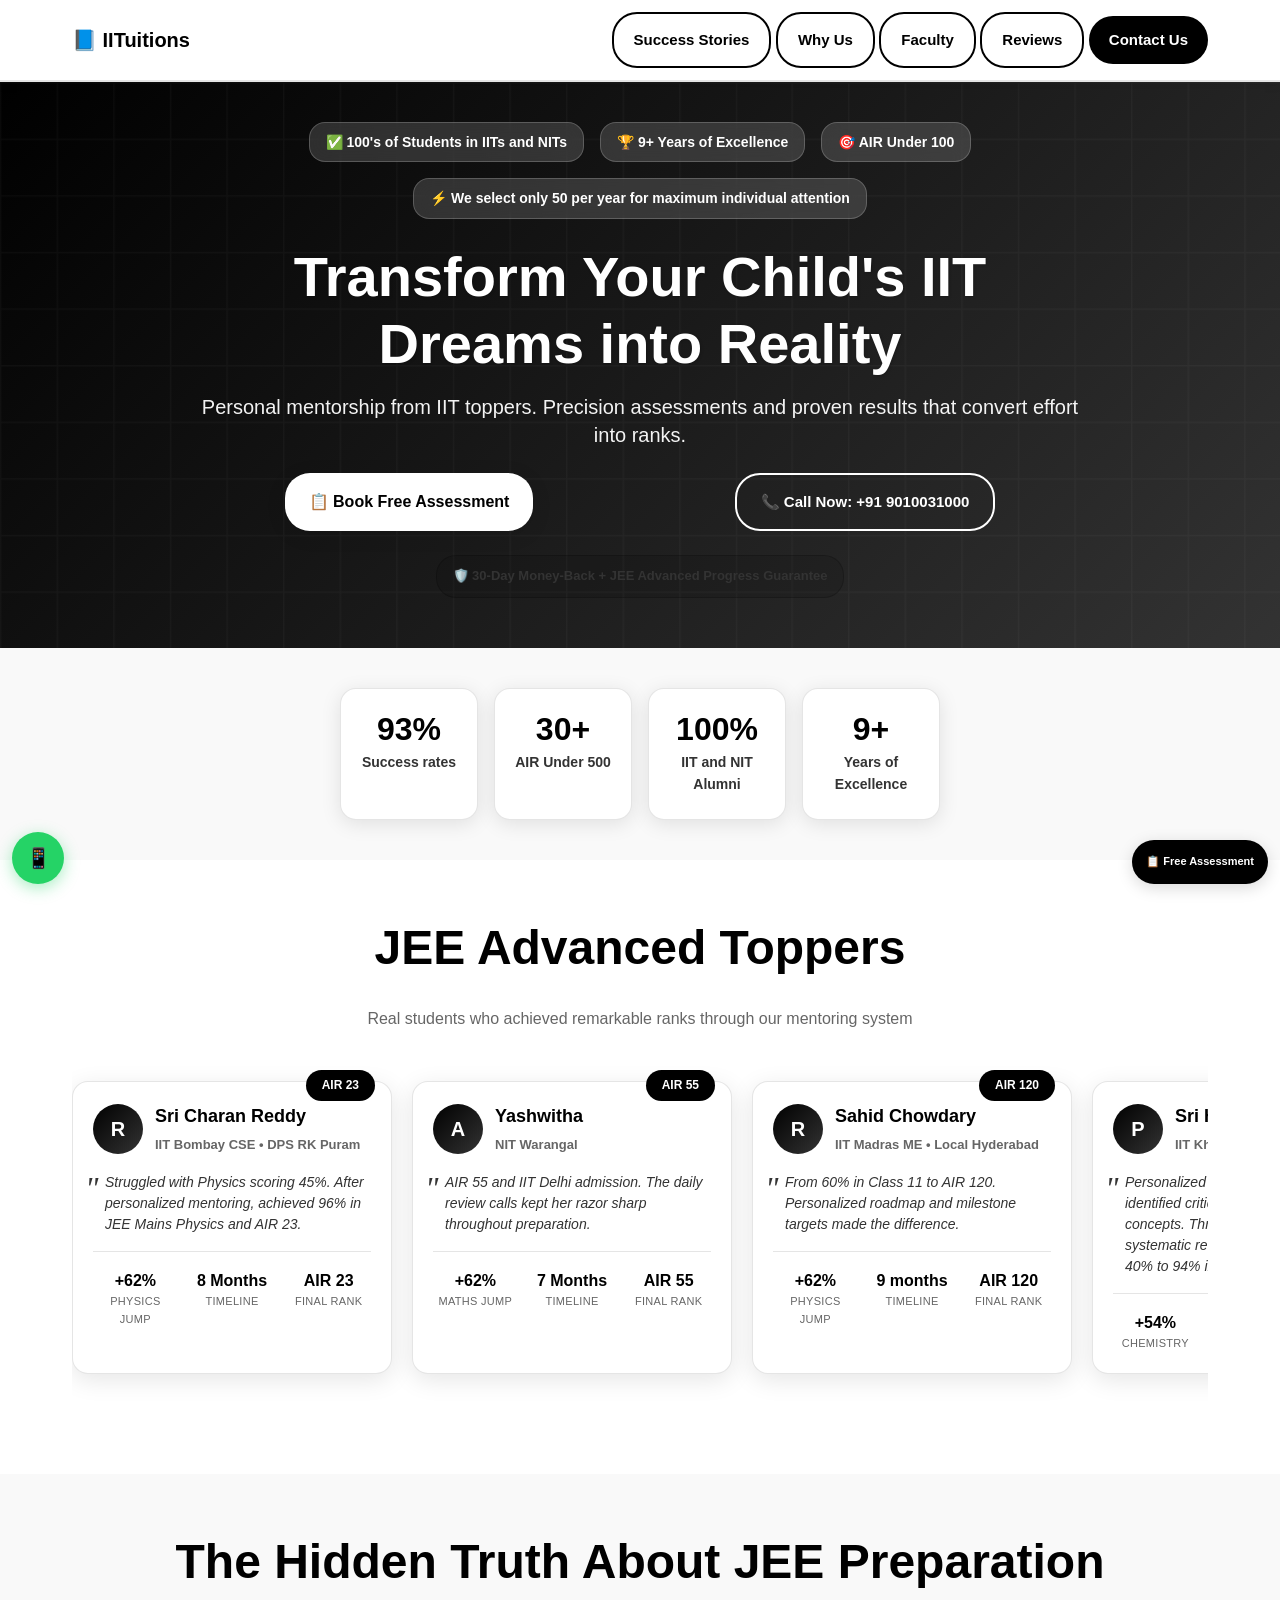
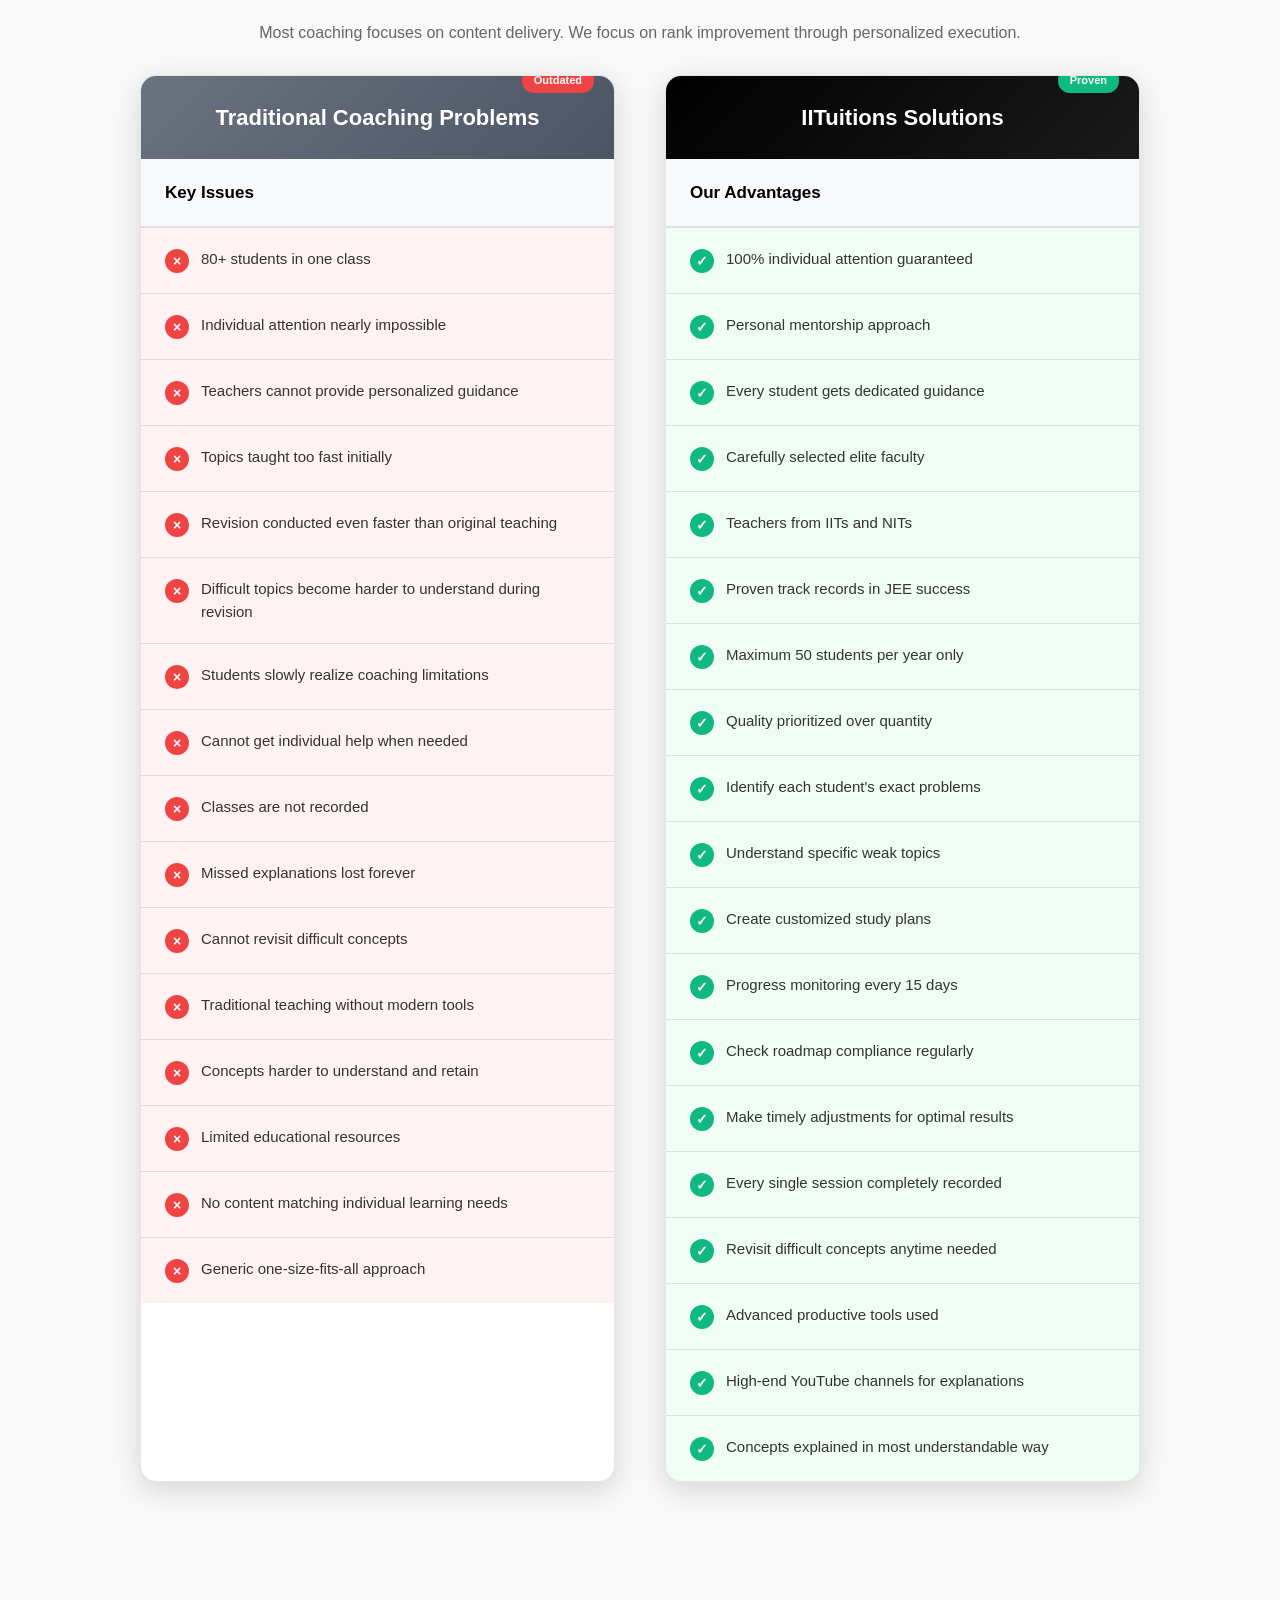
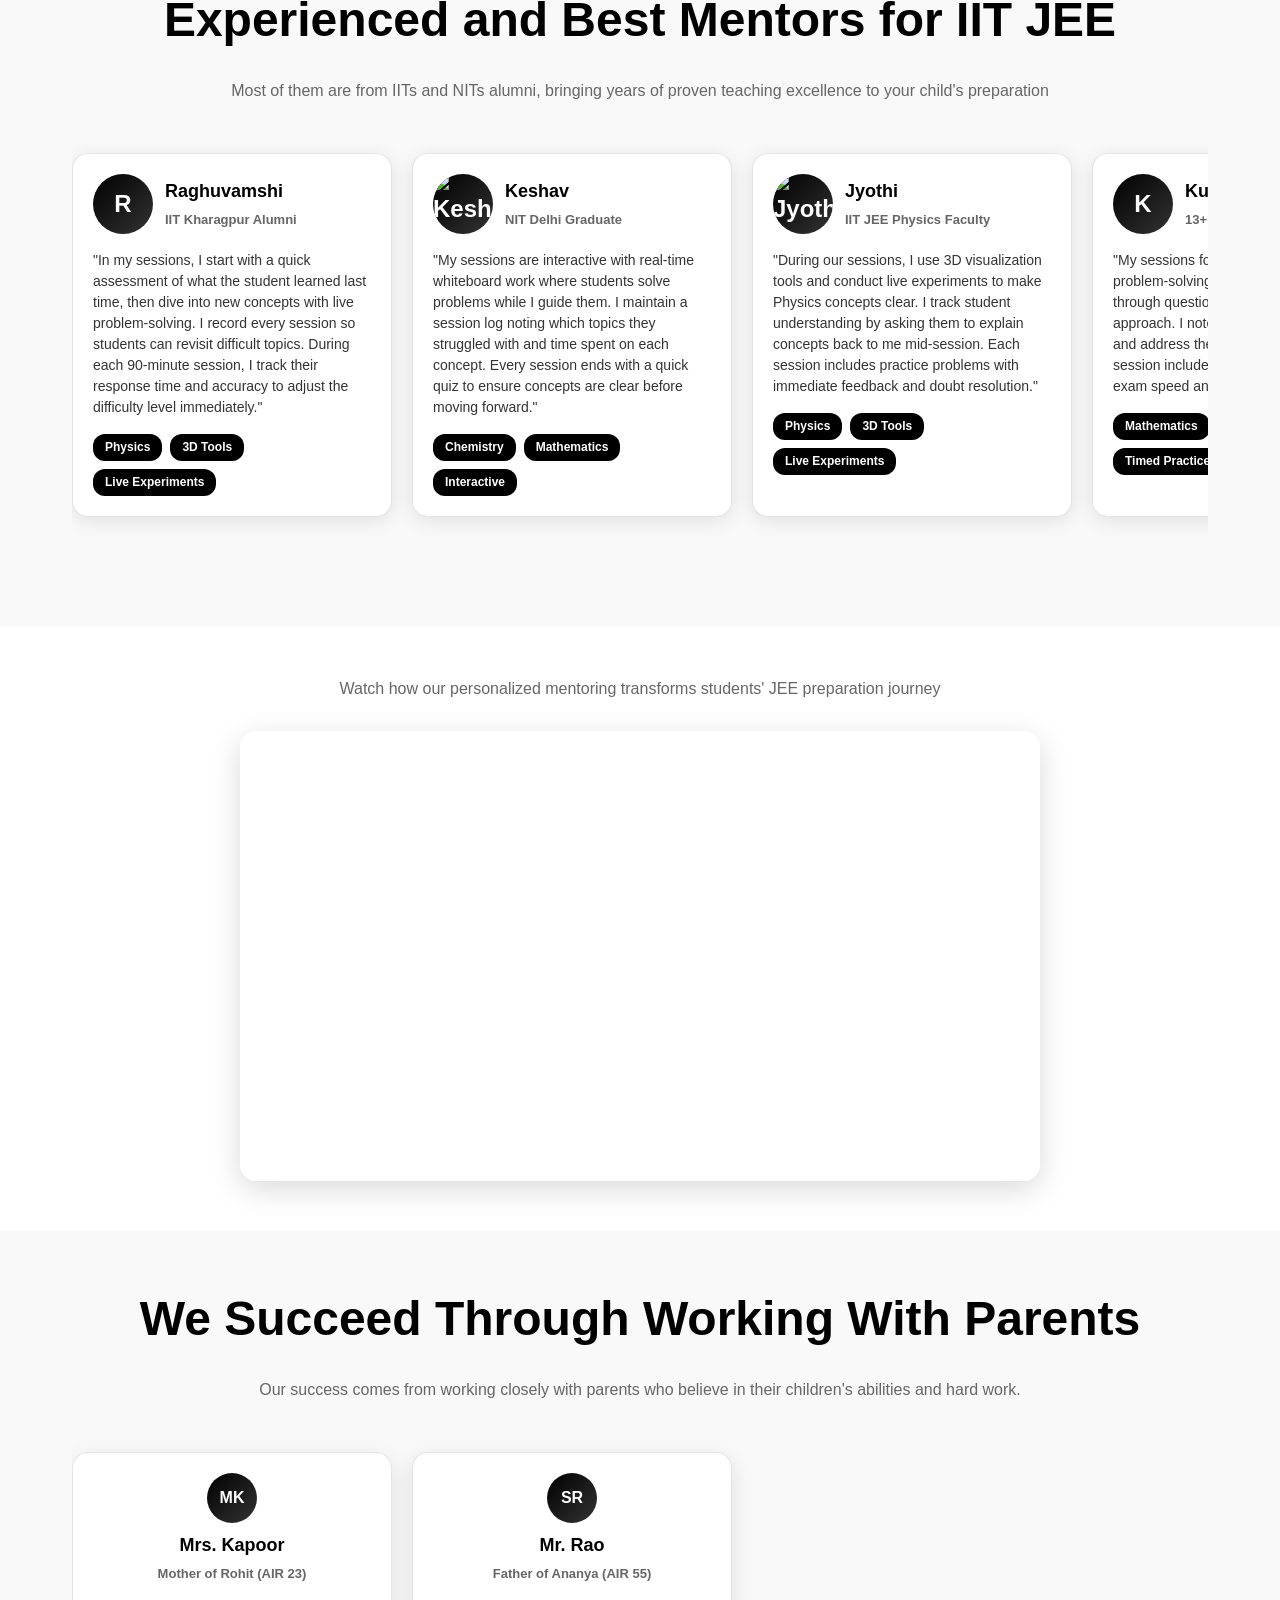
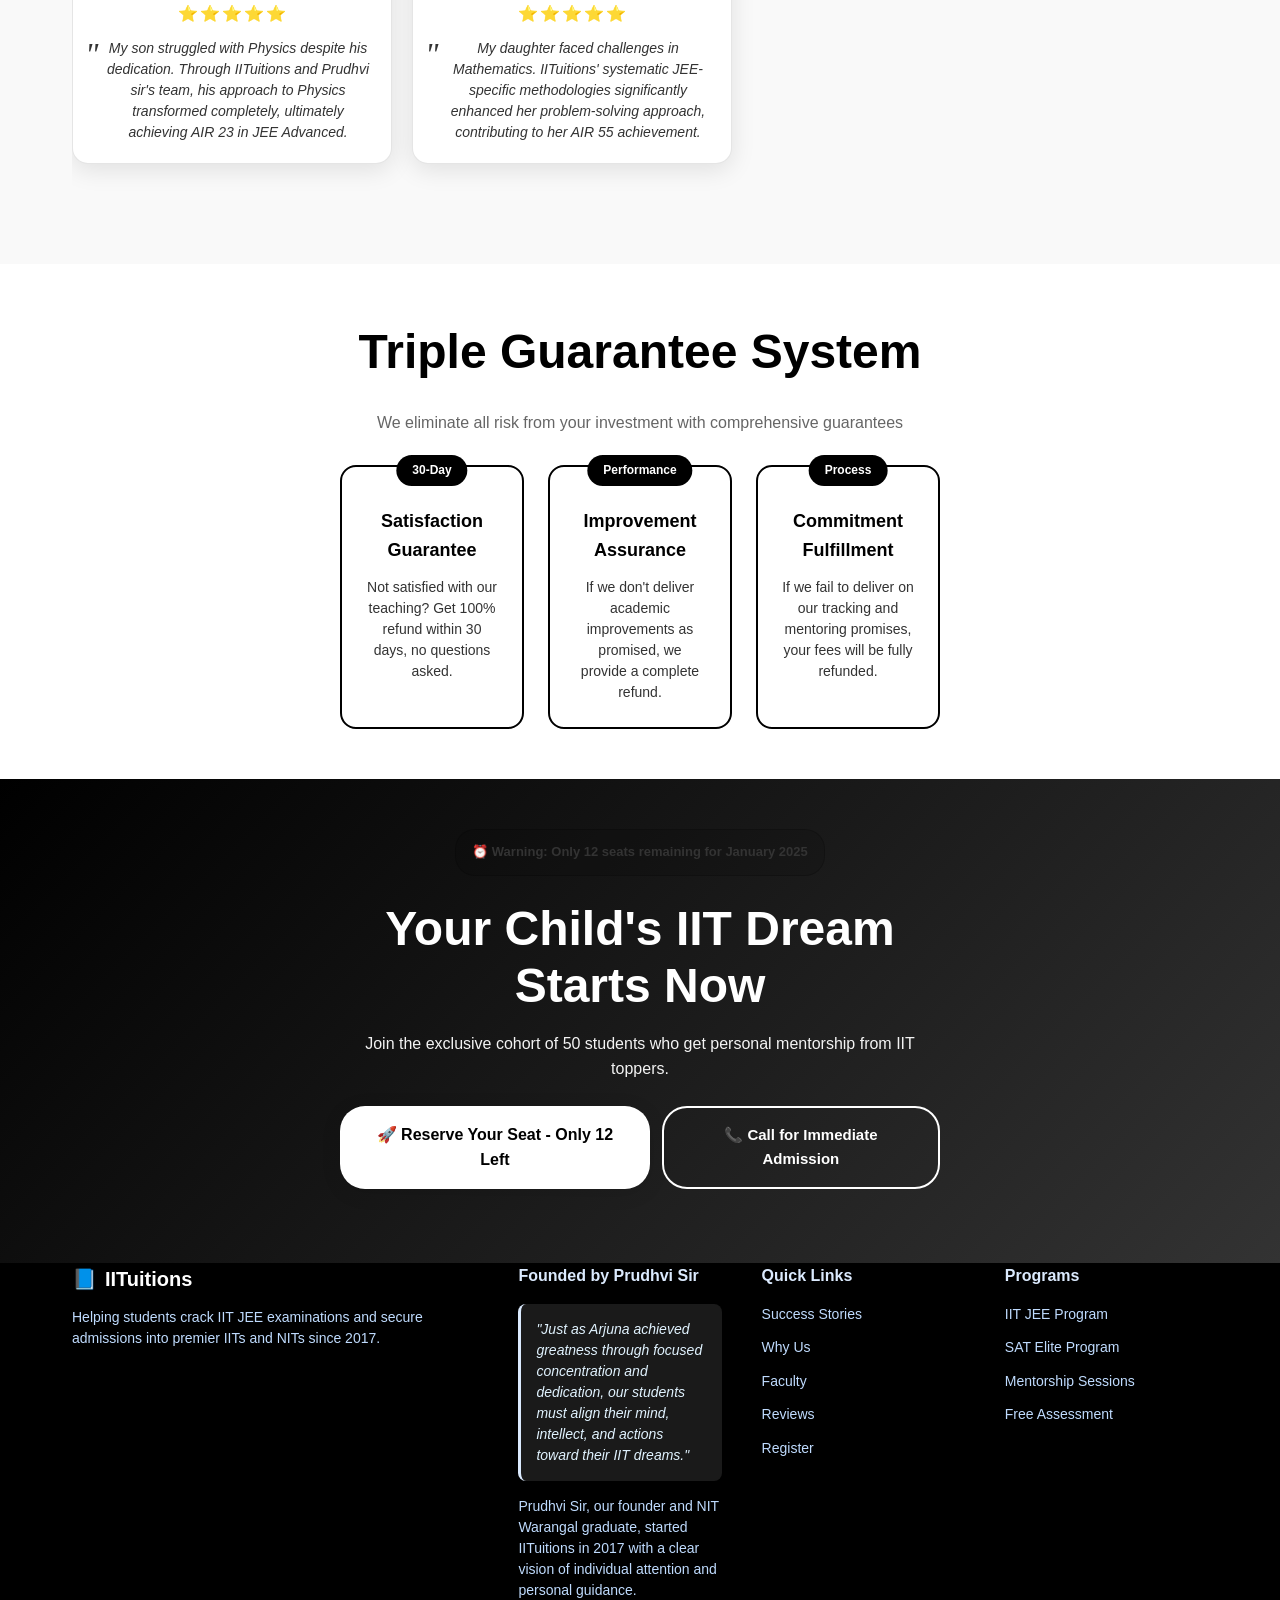
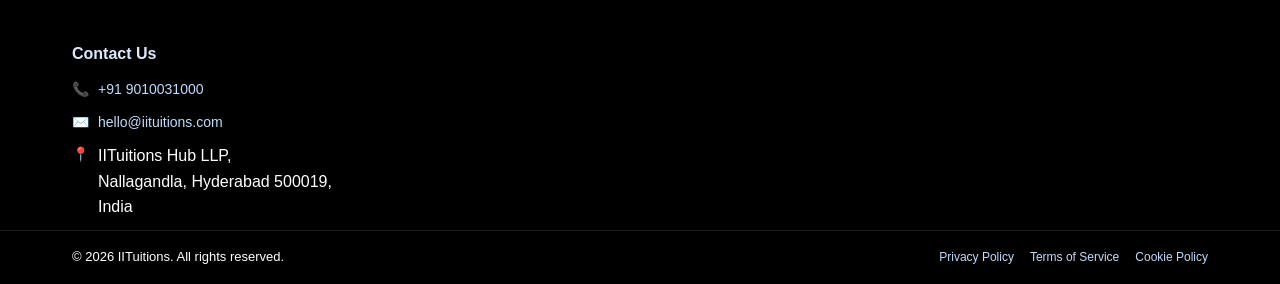
==== commit ac4fa70a: "Update iit.html" ====
--- a/iit.html
+++ b/iit.html
@@ -2086,6 +2086,40 @@
             <span class="tag">Live Experiments</span>
           </div>
         </div>
+        <div class="faculty-card">
+   <div class="faculty-header">
+     <img src="https://via.placeholder.com/80x80/000000/FFFFFF?text=K" alt="Keshav Profile" class="faculty-avatar-img">
+     <div class="faculty-info">
+       <h3>Keshav</h3>
+       <p class="faculty-qualification">NIT Delhi Graduate</p>
+     </div>
+   </div>
+   <p class="faculty-description">
+     "My sessions are interactive with real-time whiteboard work where students solve problems while I guide them. I maintain a session log noting which topics they struggled with and time spent on each concept. Every session ends with a quick quiz to ensure concepts are clear before moving forward."
+   </p>
+   <div class="specialization-tags">
+     <span class="tag">Chemistry</span>
+     <span class="tag">Mathematics</span>
+     <span class="tag">Interactive</span>
+   </div>
+ </div>
+        <div class="faculty-card">
+   <div class="faculty-header">
+     <img src="https://via.placeholder.com/80x80/000000/FFFFFF?text=J" alt="Jyothi Profile" class="faculty-avatar-img">
+     <div class="faculty-info">
+       <h3>Jyothi</h3>
+       <p class="faculty-qualification">IIT JEE Physics Faculty</p>
+     </div>
+   </div>
+   <p class="faculty-description">
+     "During our sessions, I use 3D visualization tools and conduct live experiments to make Physics concepts clear. I track student understanding by asking them to explain concepts back to me mid-session. Each session includes practice problems with immediate feedback and doubt resolution."
+   </p>
+   <div class="specialization-tags">
+     <span class="tag">Physics</span>
+     <span class="tag">3D Tools</span>
+     <span class="tag">Live Experiments</span>
+   </div>
+ </div>
 
         <!-- Kushi Card -->
         <div class="faculty-card">
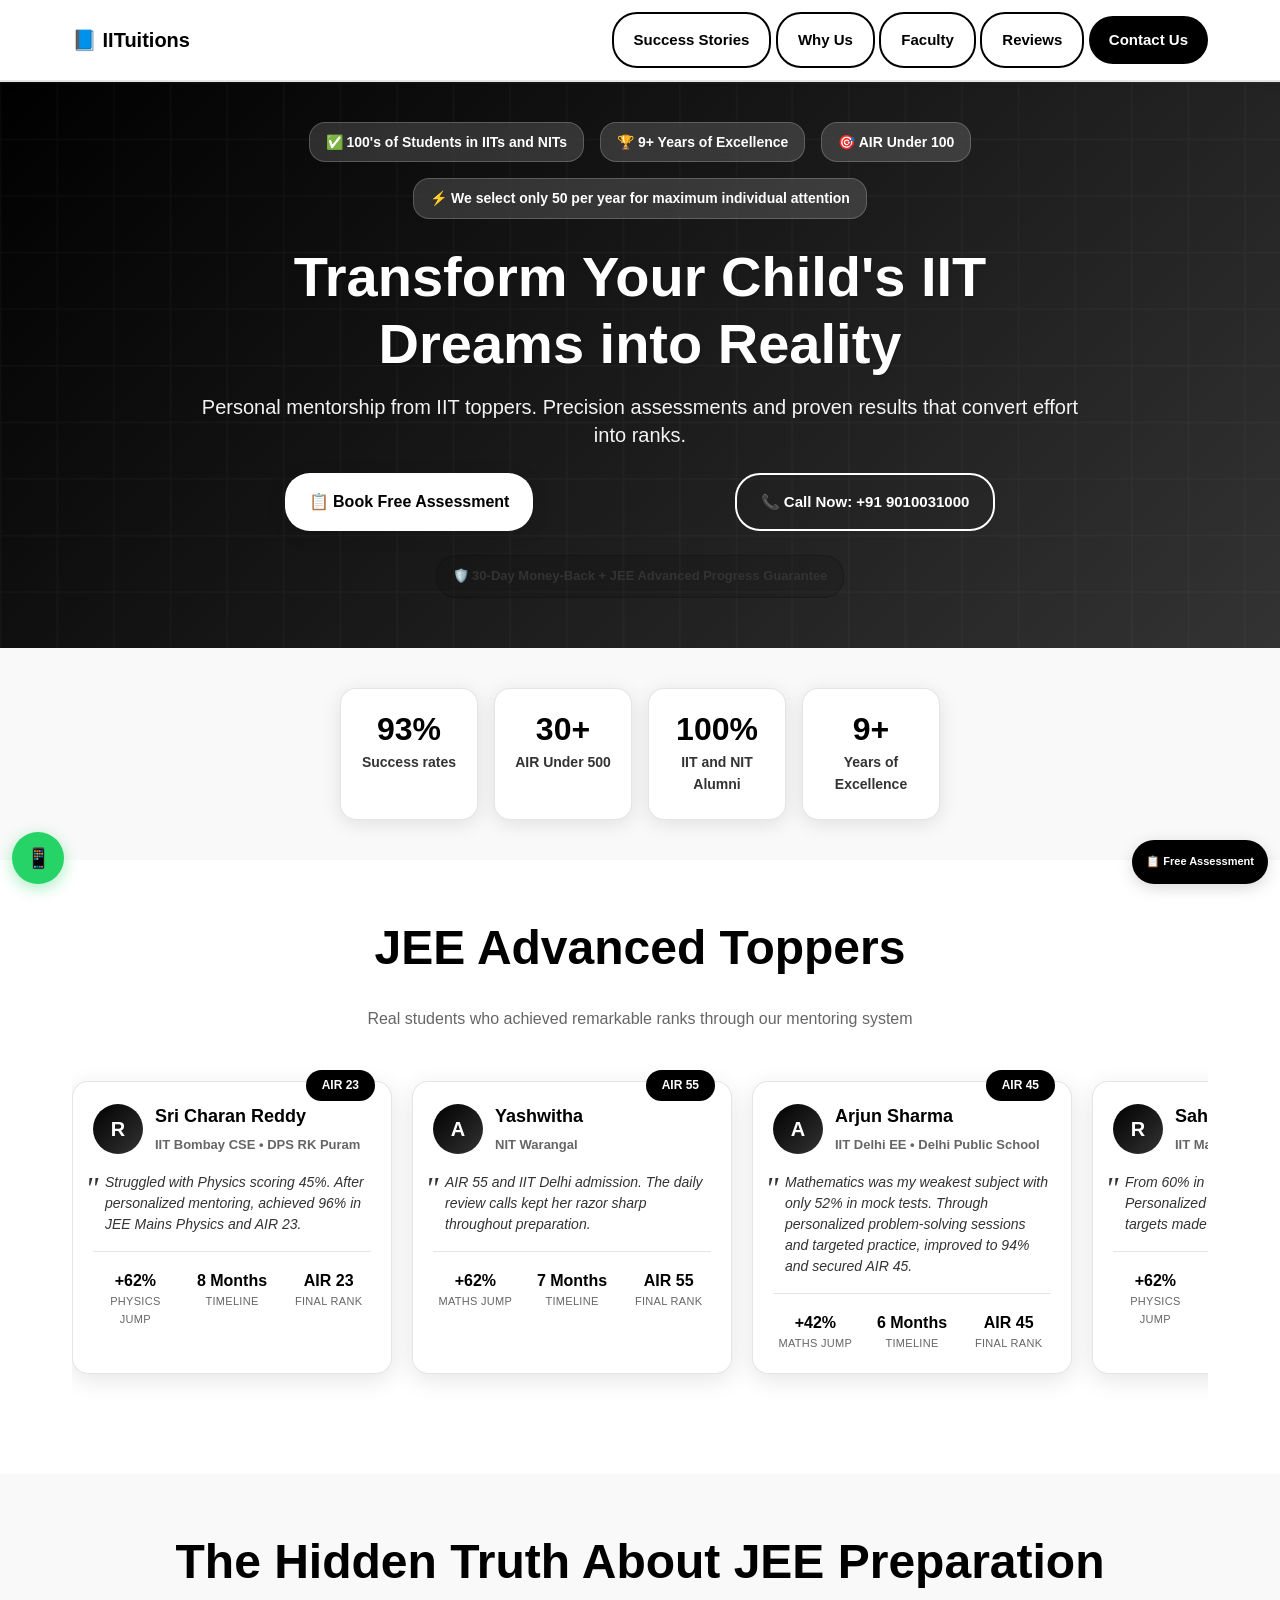
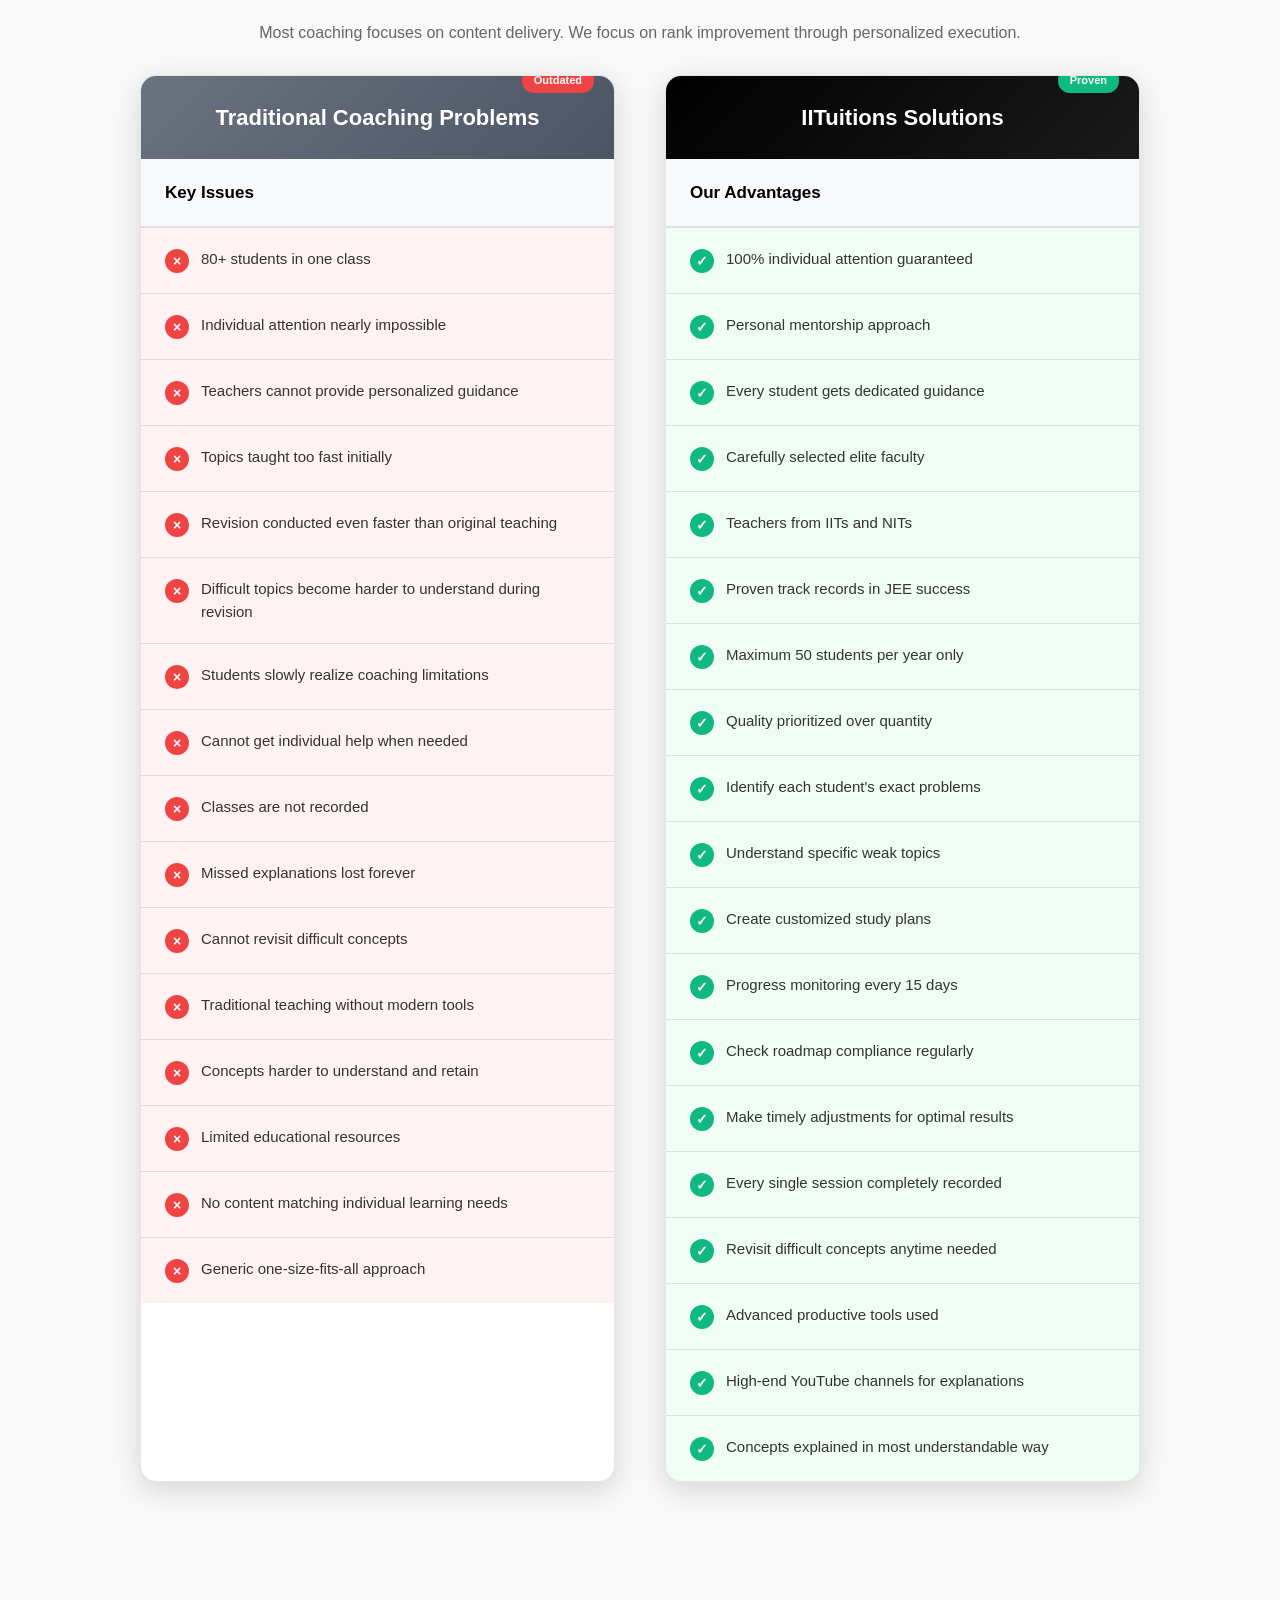
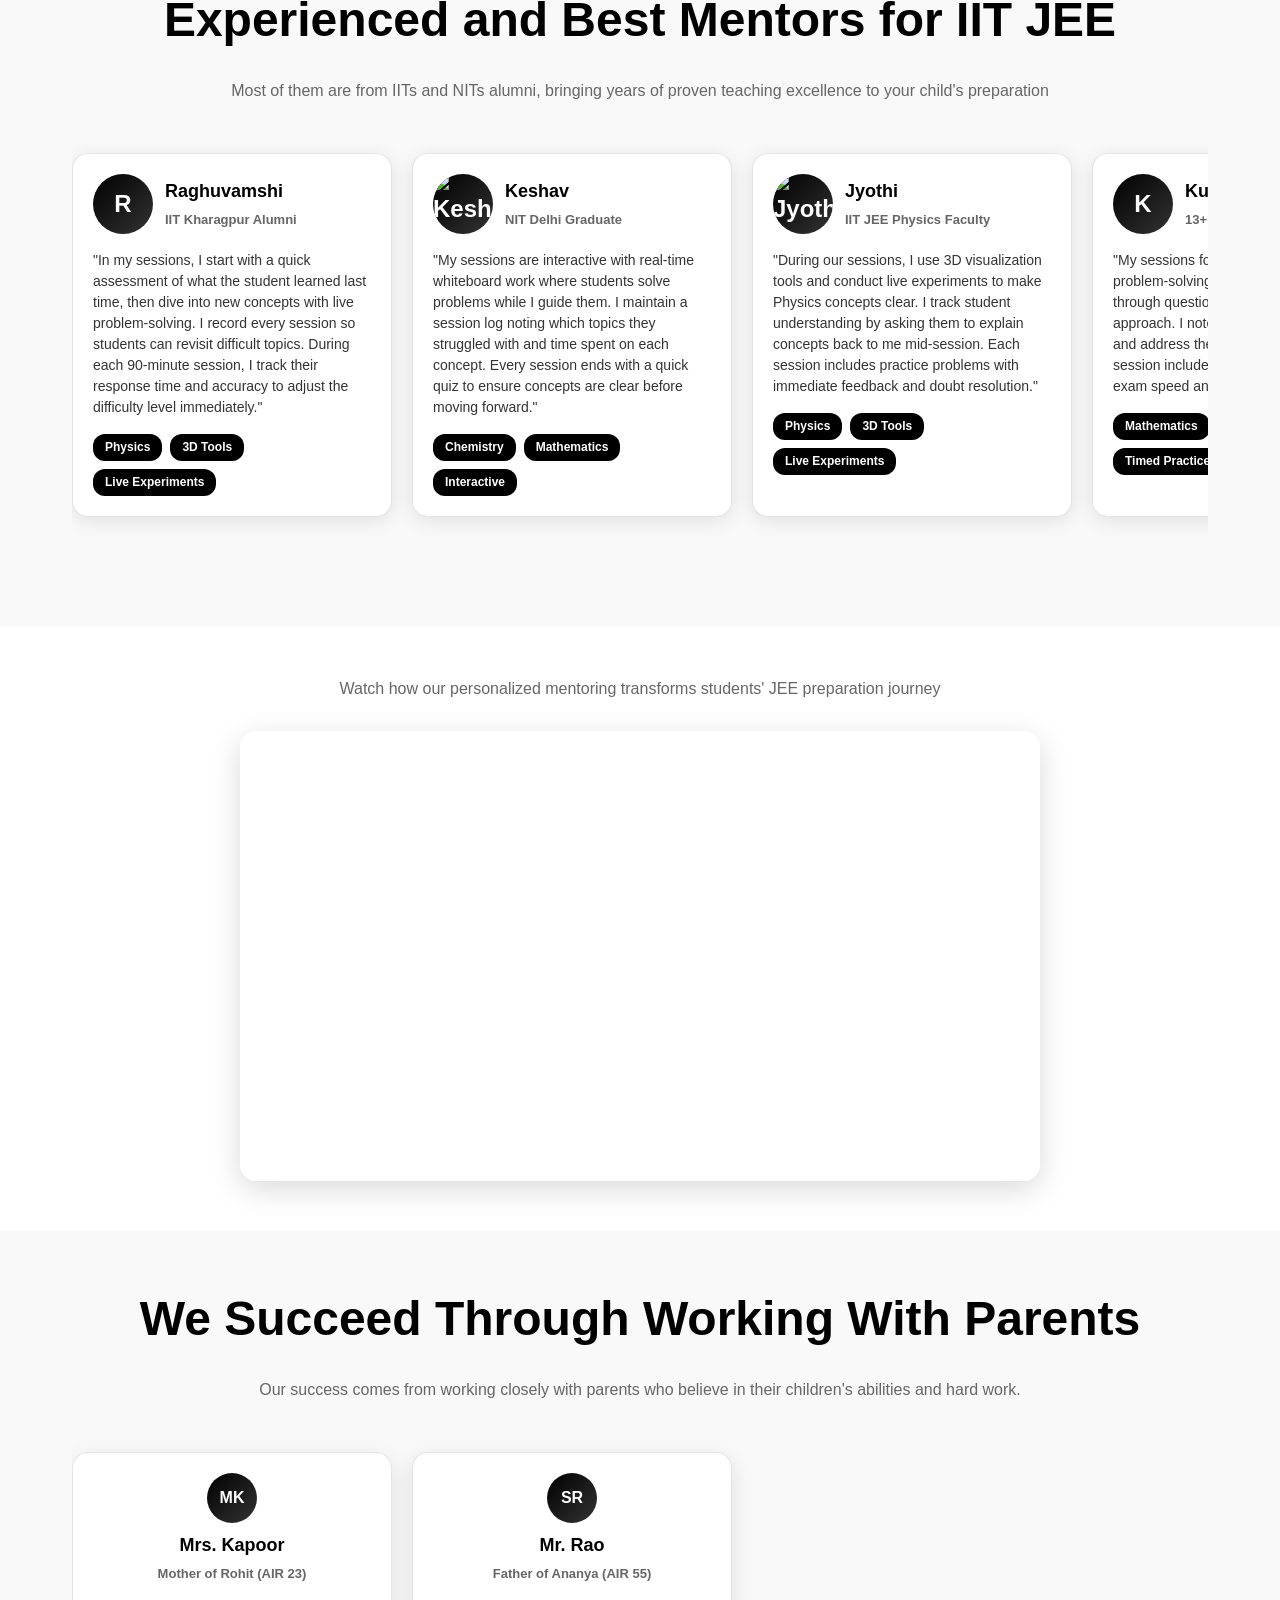
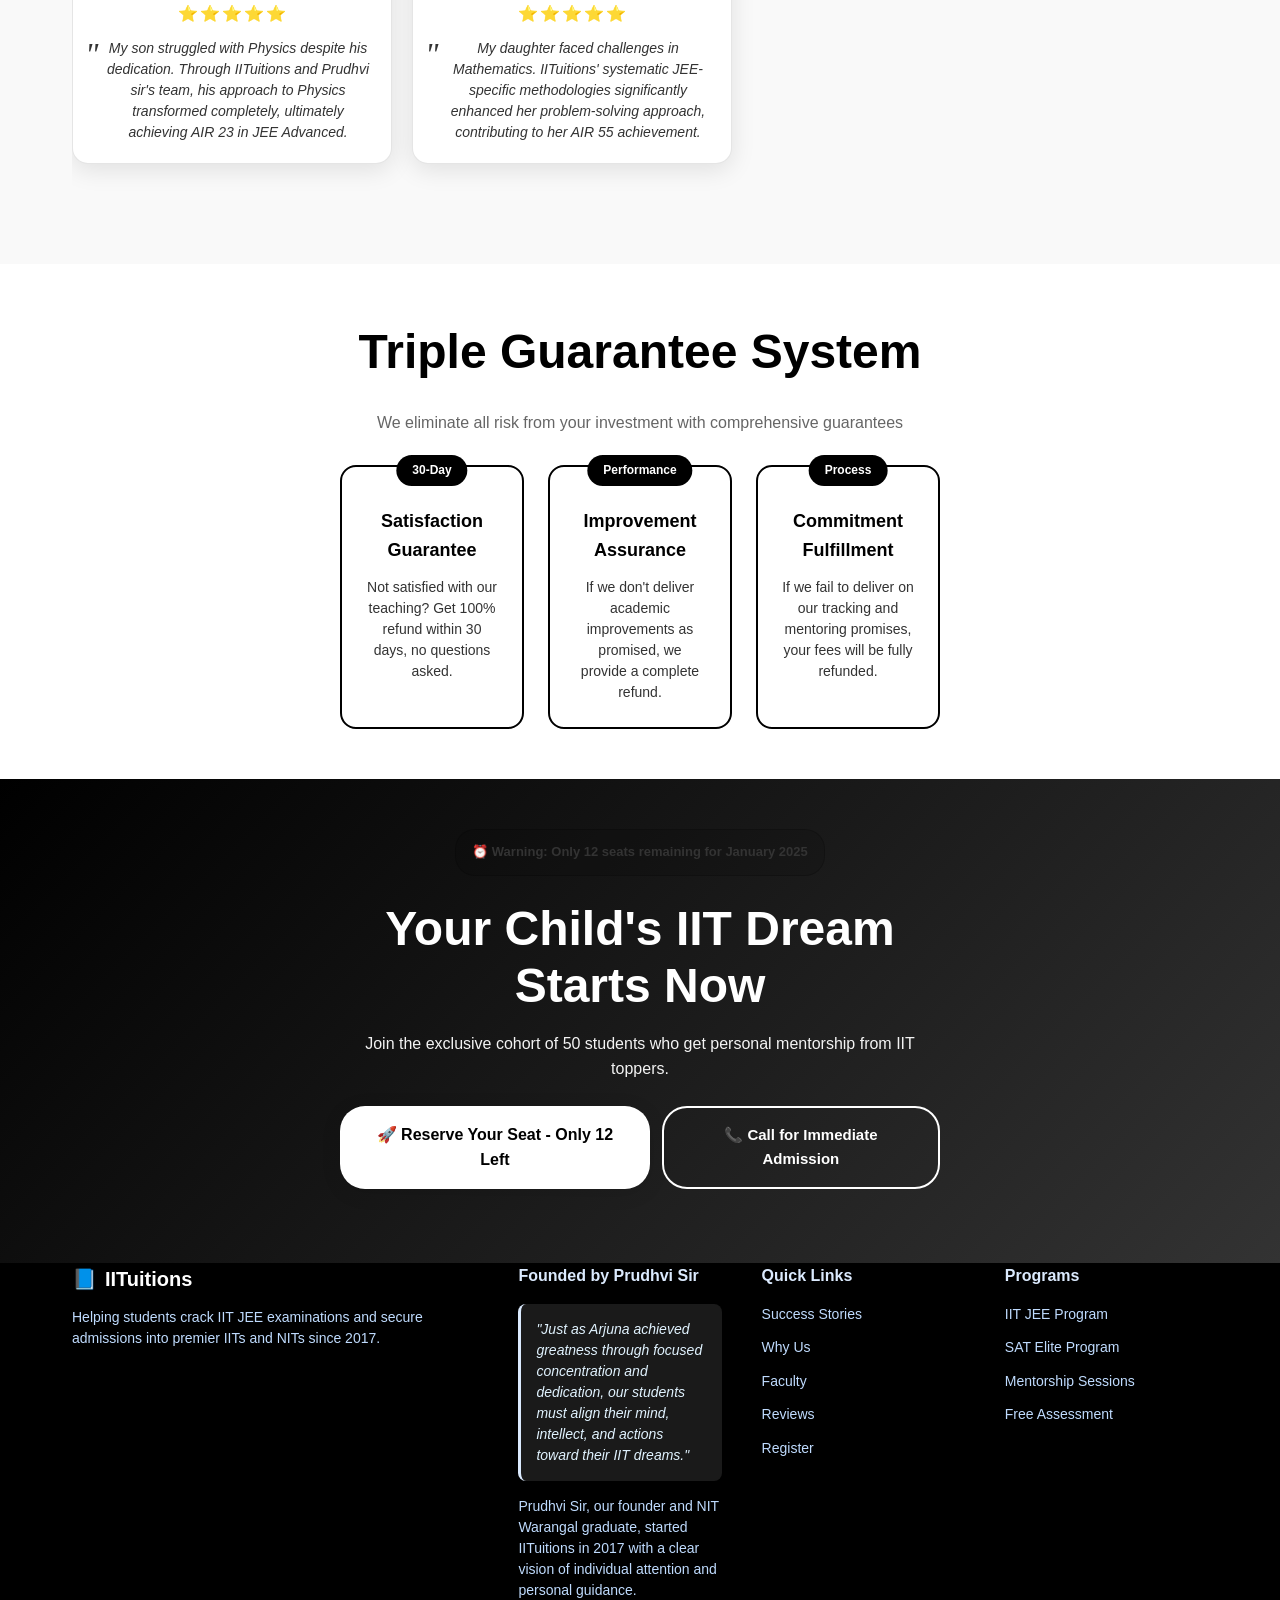
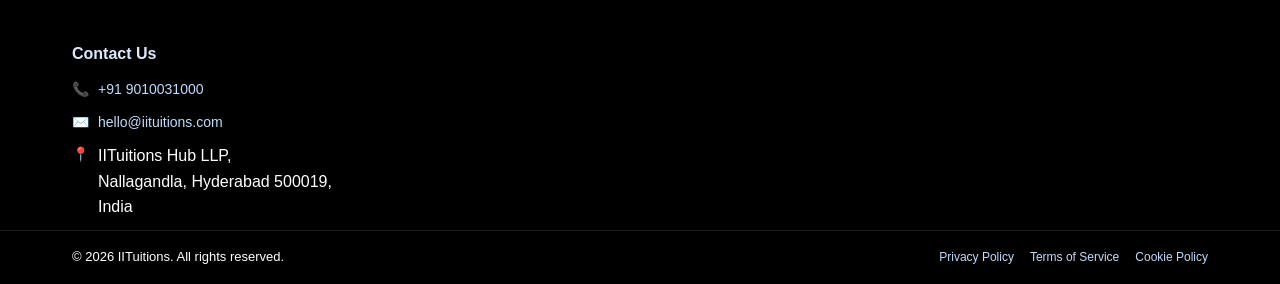
==== commit c10d4cde: "Update iit.html" ====
--- a/iit.html
+++ b/iit.html
@@ -1669,6 +1669,33 @@
             </div>
           </div>
         </div>
+        <div class="success-card">
+  <div class="success-rank">AIR 45</div>
+  <div class="student-profile">
+    <div class="student-avatar">A</div>
+    <div class="student-info">
+      <h3>Arjun Sharma</h3>
+      <p class="student-college">IIT Delhi EE • Delhi Public School</p>
+    </div>
+  </div>
+  <blockquote class="success-quote">
+    Mathematics was my weakest subject with only 52% in mock tests. Through personalized problem-solving sessions and targeted practice, improved to 94% and secured AIR 45.
+  </blockquote>
+  <div class="improvement-stats">
+    <div class="improvement-stat">
+      <div class="improvement-number">+42%</div>
+      <div class="improvement-label">Maths Jump</div>
+    </div>
+    <div class="improvement-stat">
+      <div class="improvement-number">6 Months</div>
+      <div class="improvement-label">Timeline</div>
+    </div>
+    <div class="improvement-stat">
+      <div class="improvement-number">AIR 45</div>
+      <div class="improvement-label">Final Rank</div>
+    </div>
+  </div>
+</div>
 
         <div class="success-card">
           <div class="success-rank">AIR 120</div>
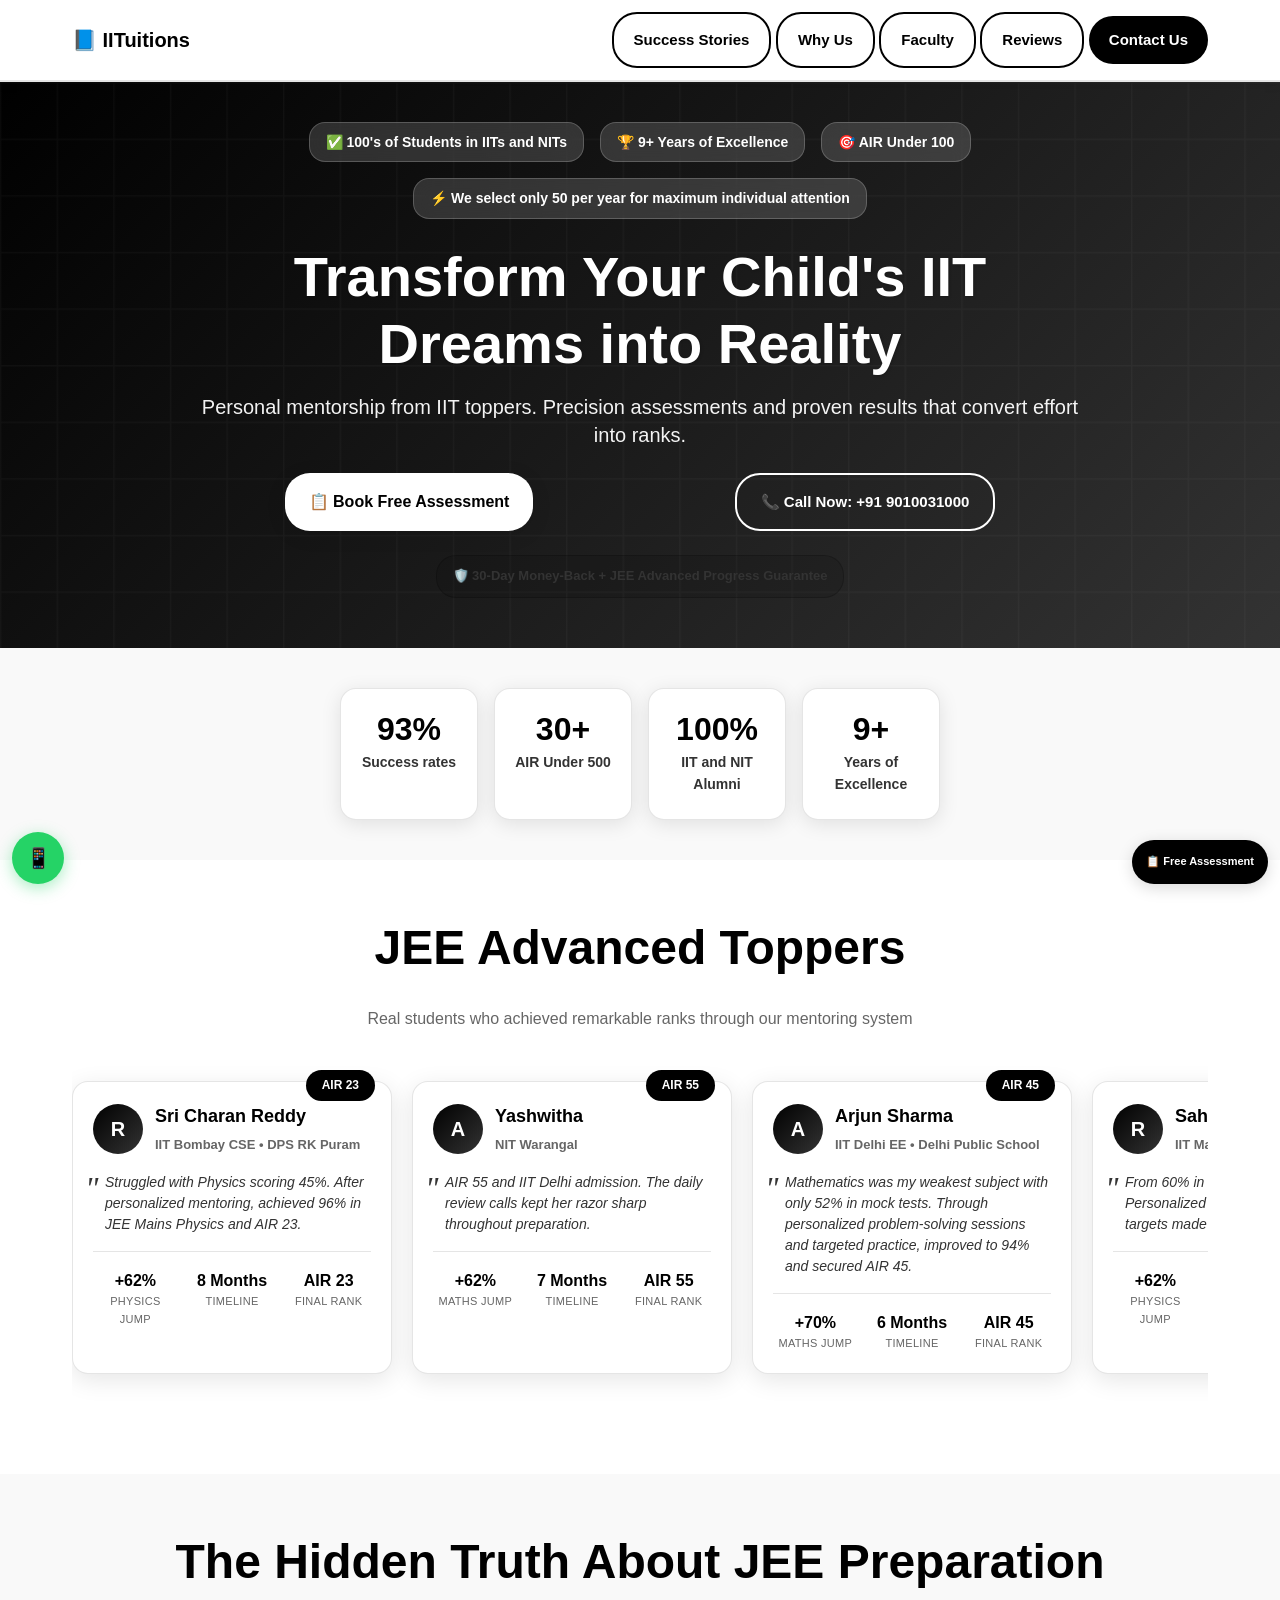
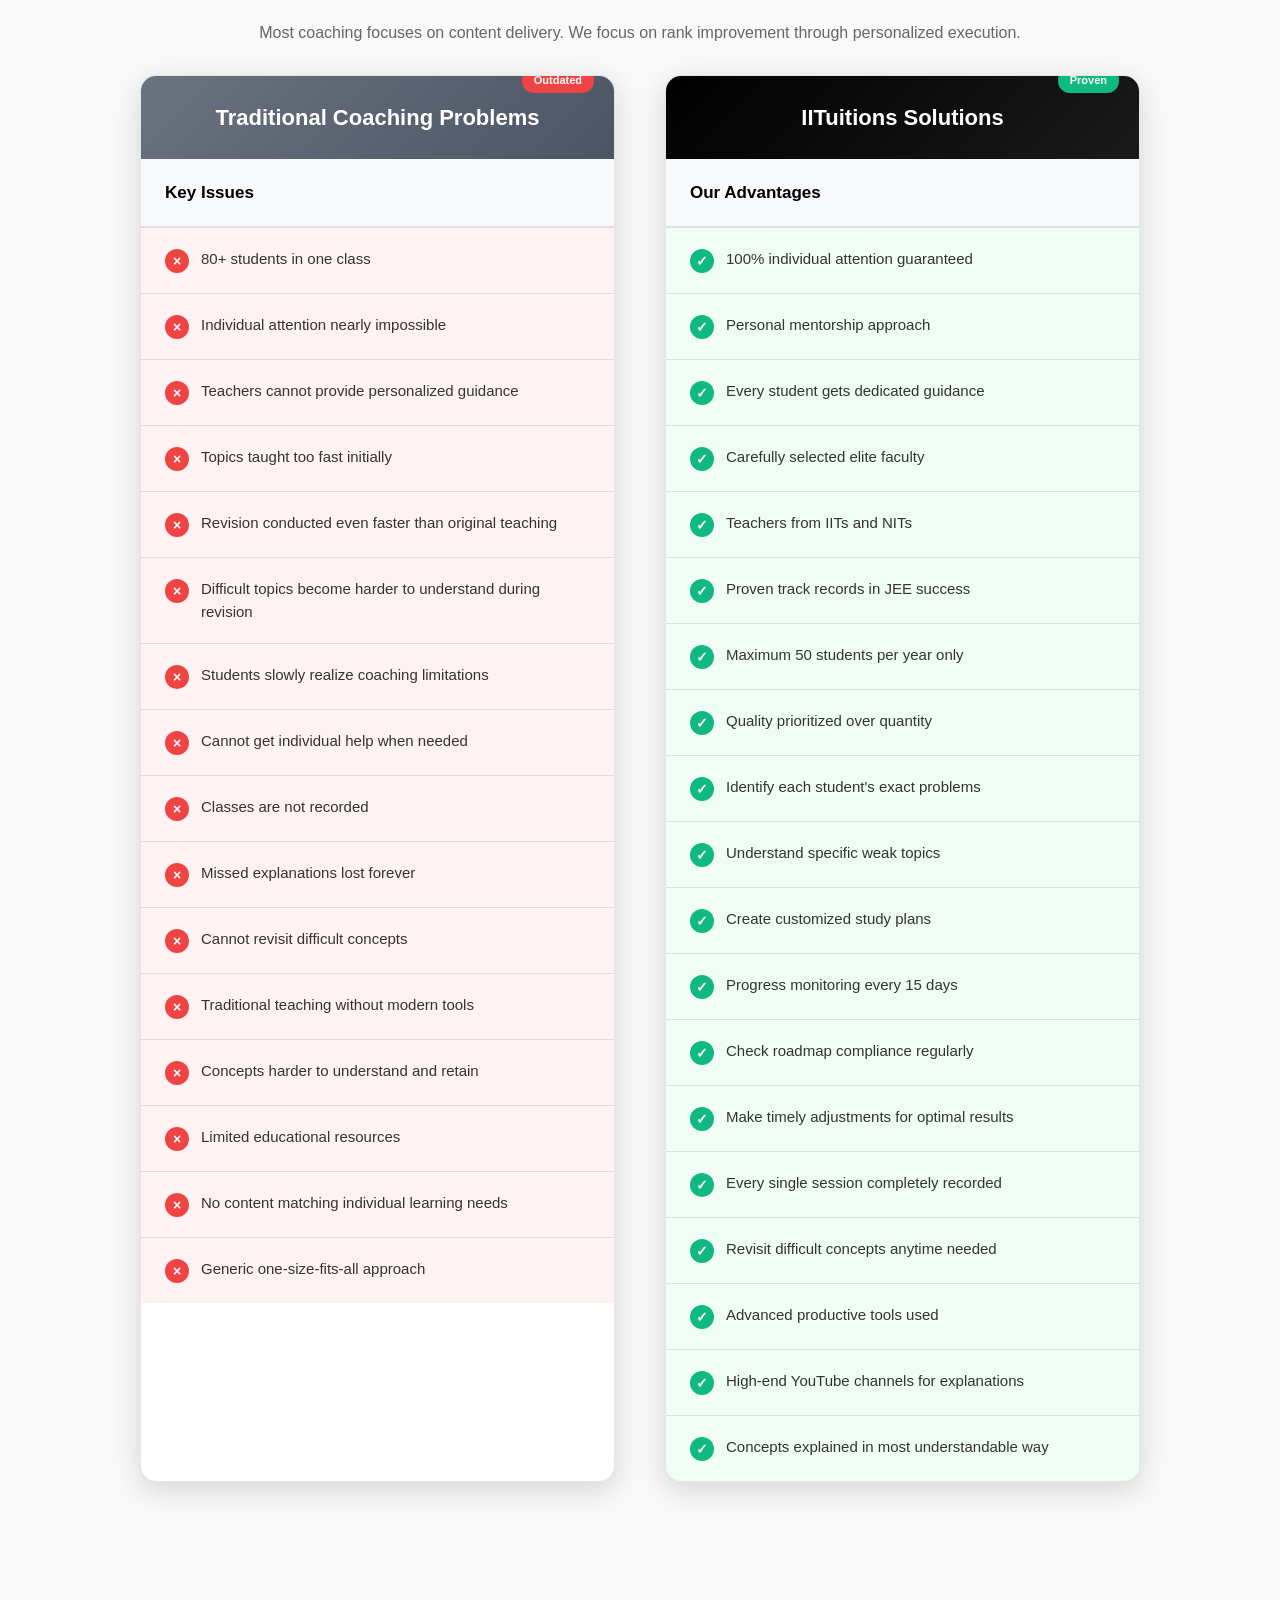
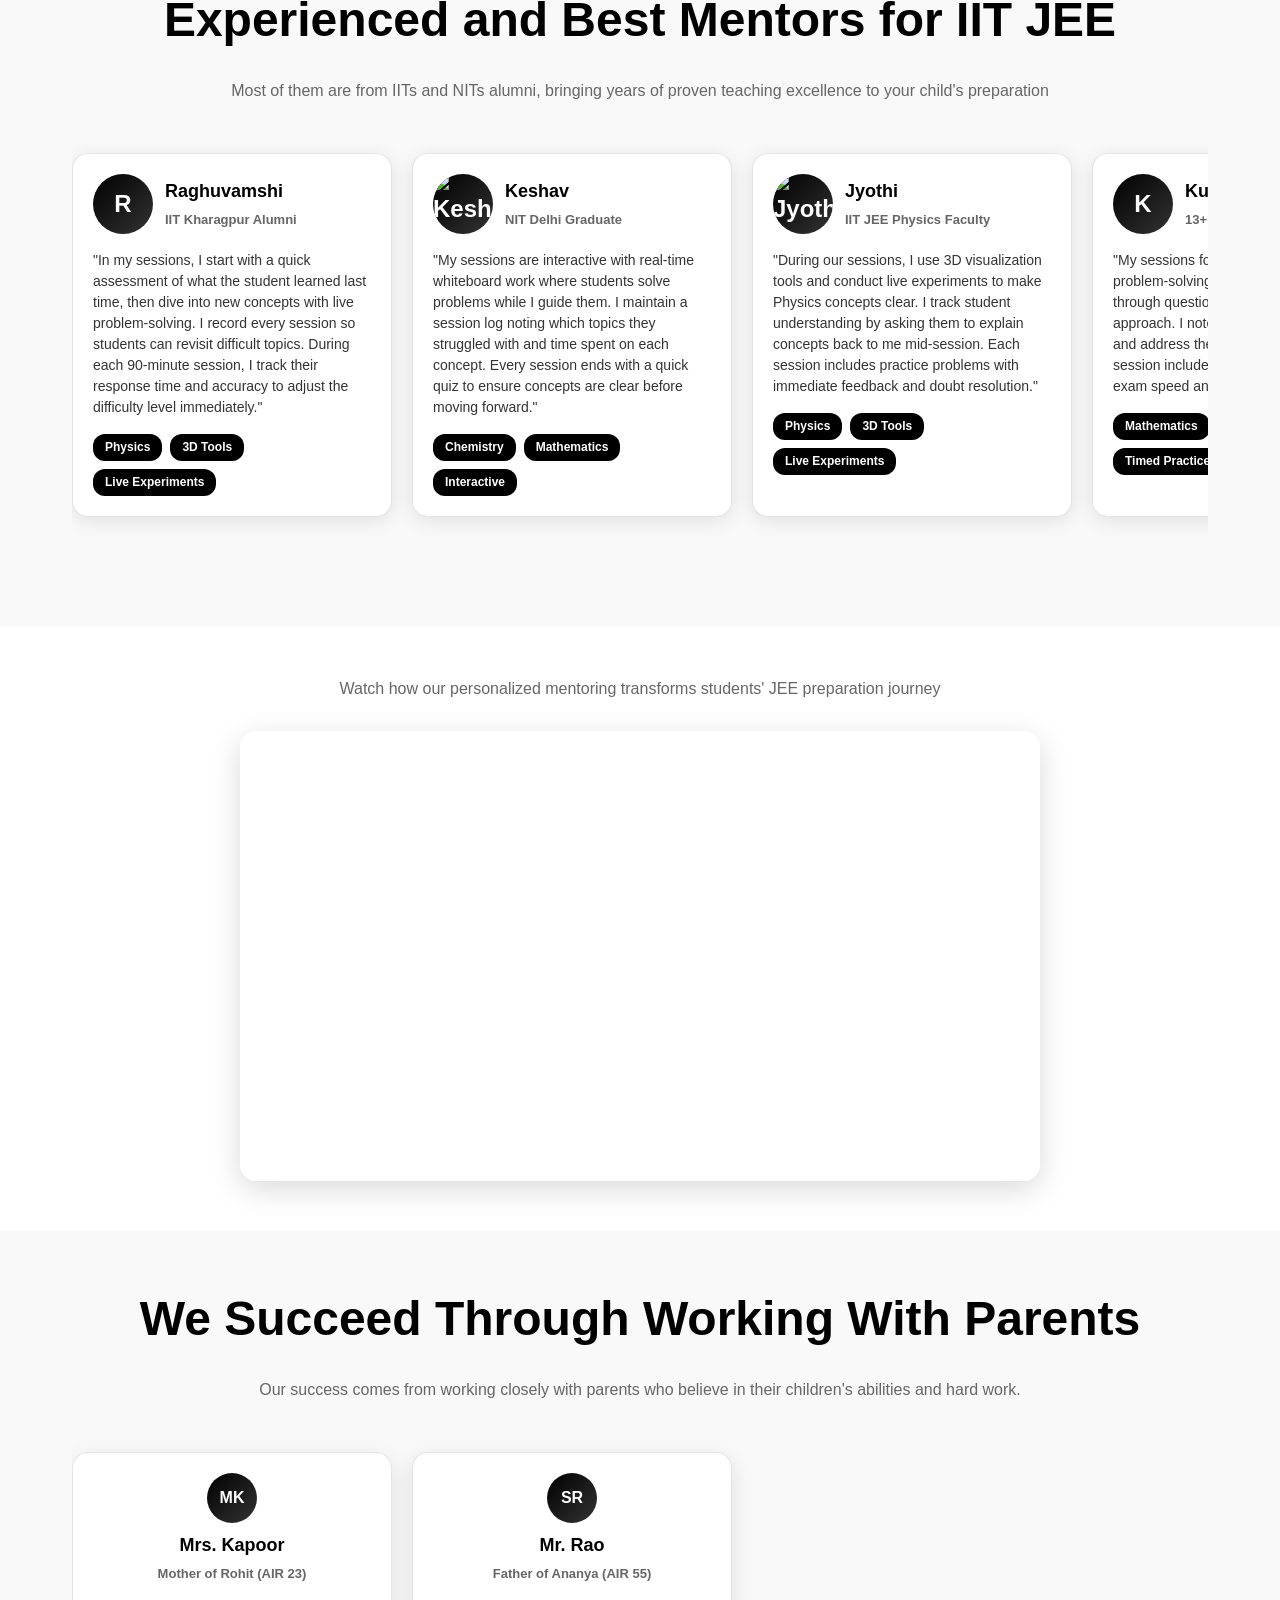
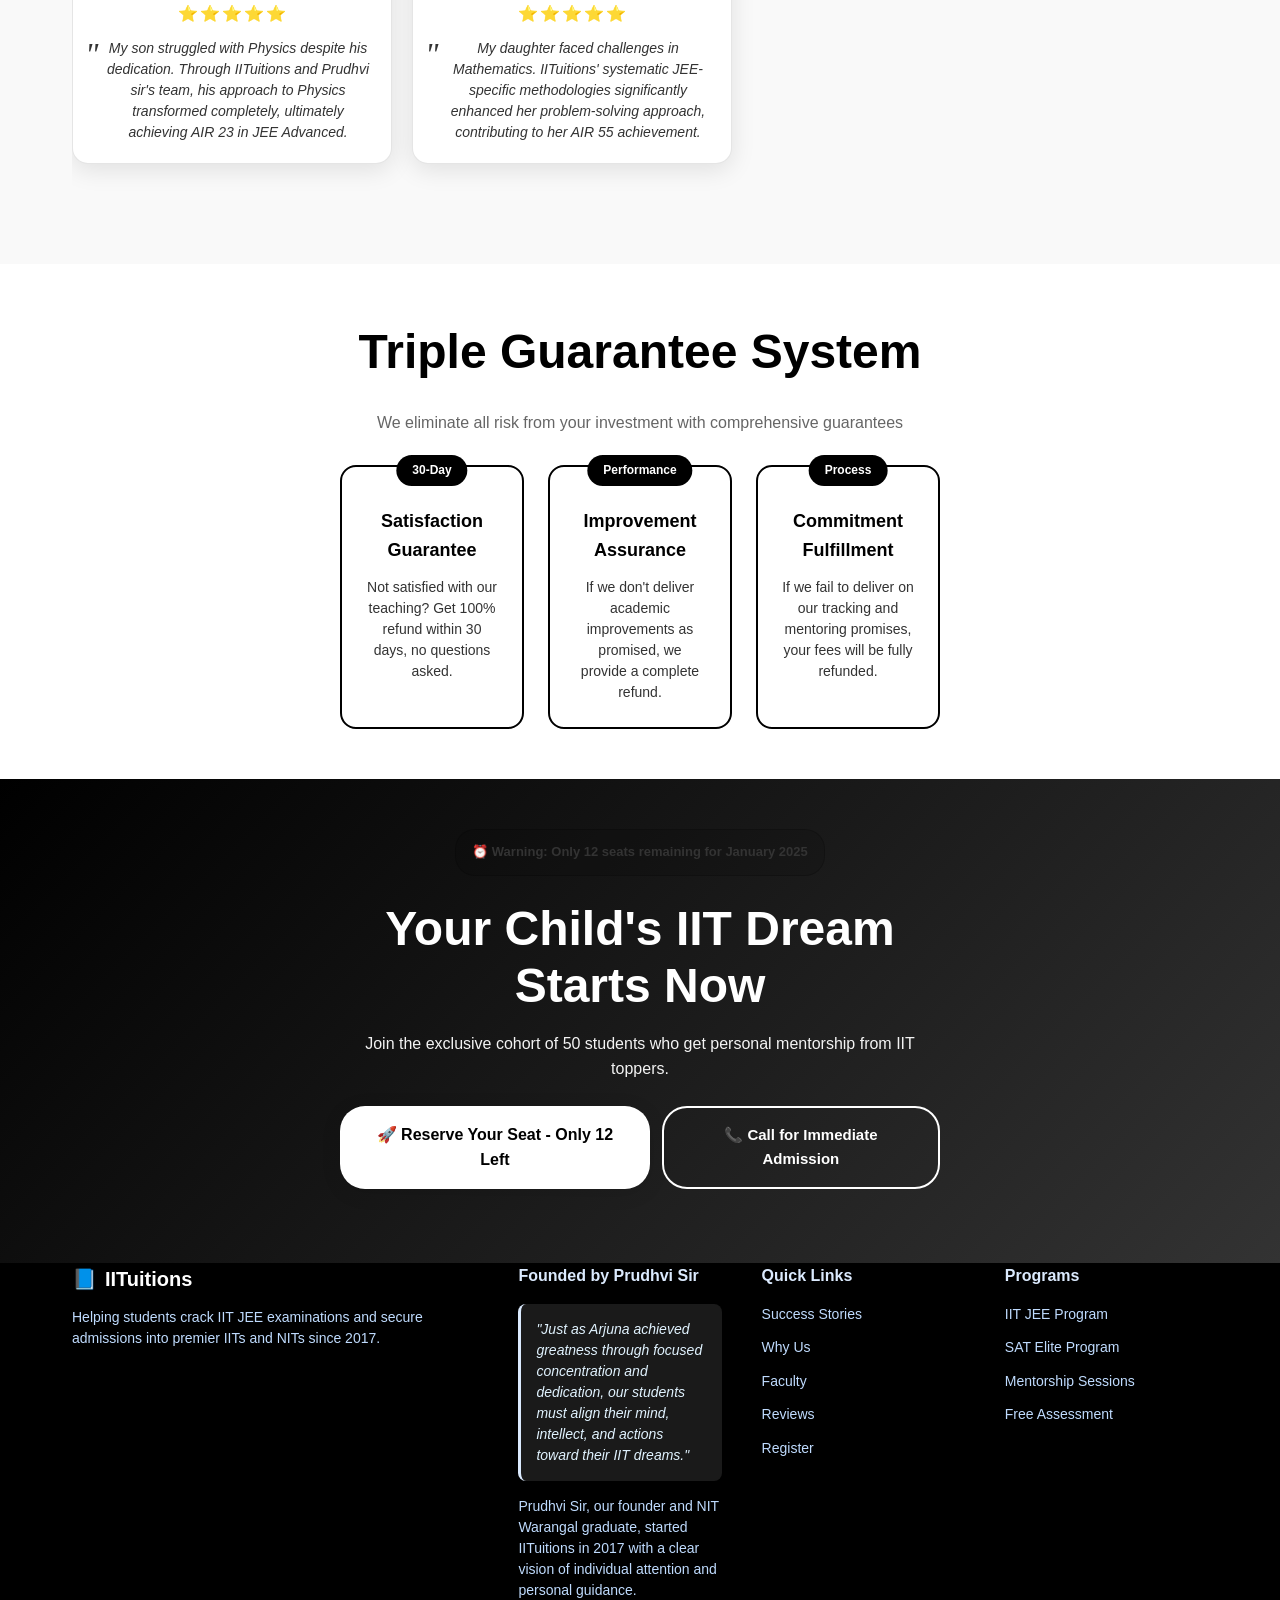
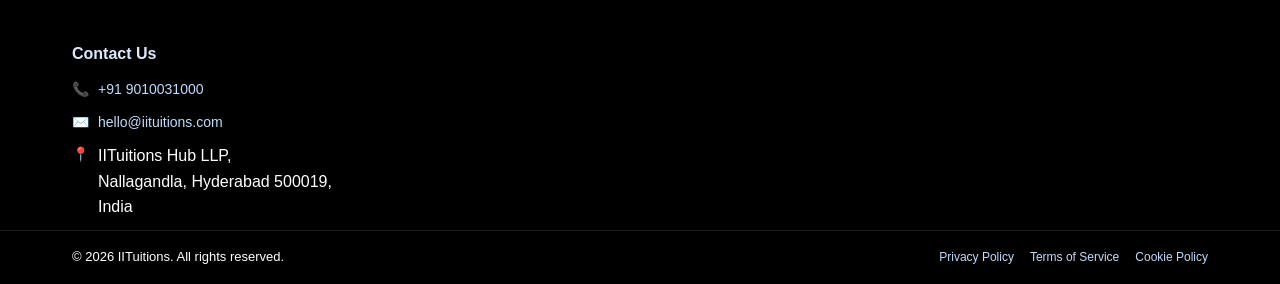
==== commit 6282811e: "Update iit.html" ====
--- a/iit.html
+++ b/iit.html
@@ -1683,7 +1683,7 @@
   </blockquote>
   <div class="improvement-stats">
     <div class="improvement-stat">
-      <div class="improvement-number">+42%</div>
+      <div class="improvement-number">+70%</div>
       <div class="improvement-label">Maths Jump</div>
     </div>
     <div class="improvement-stat">
